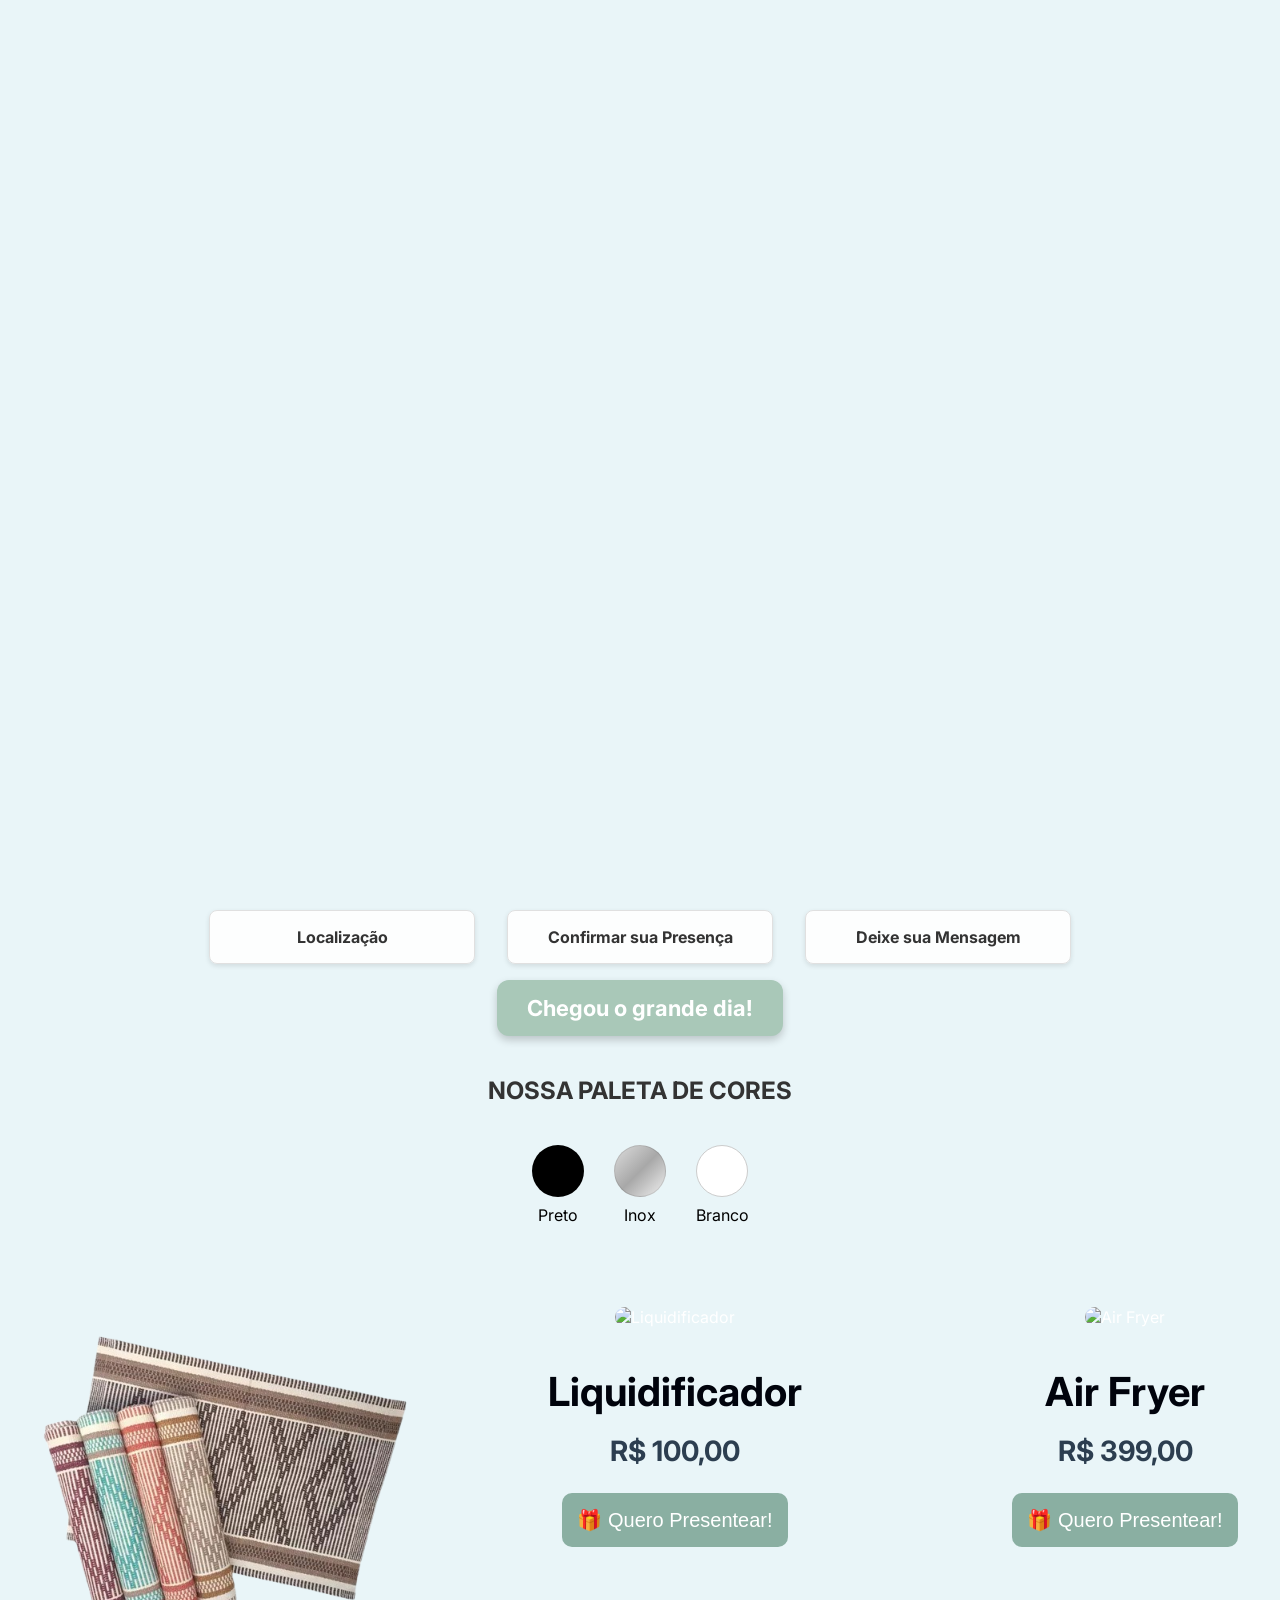
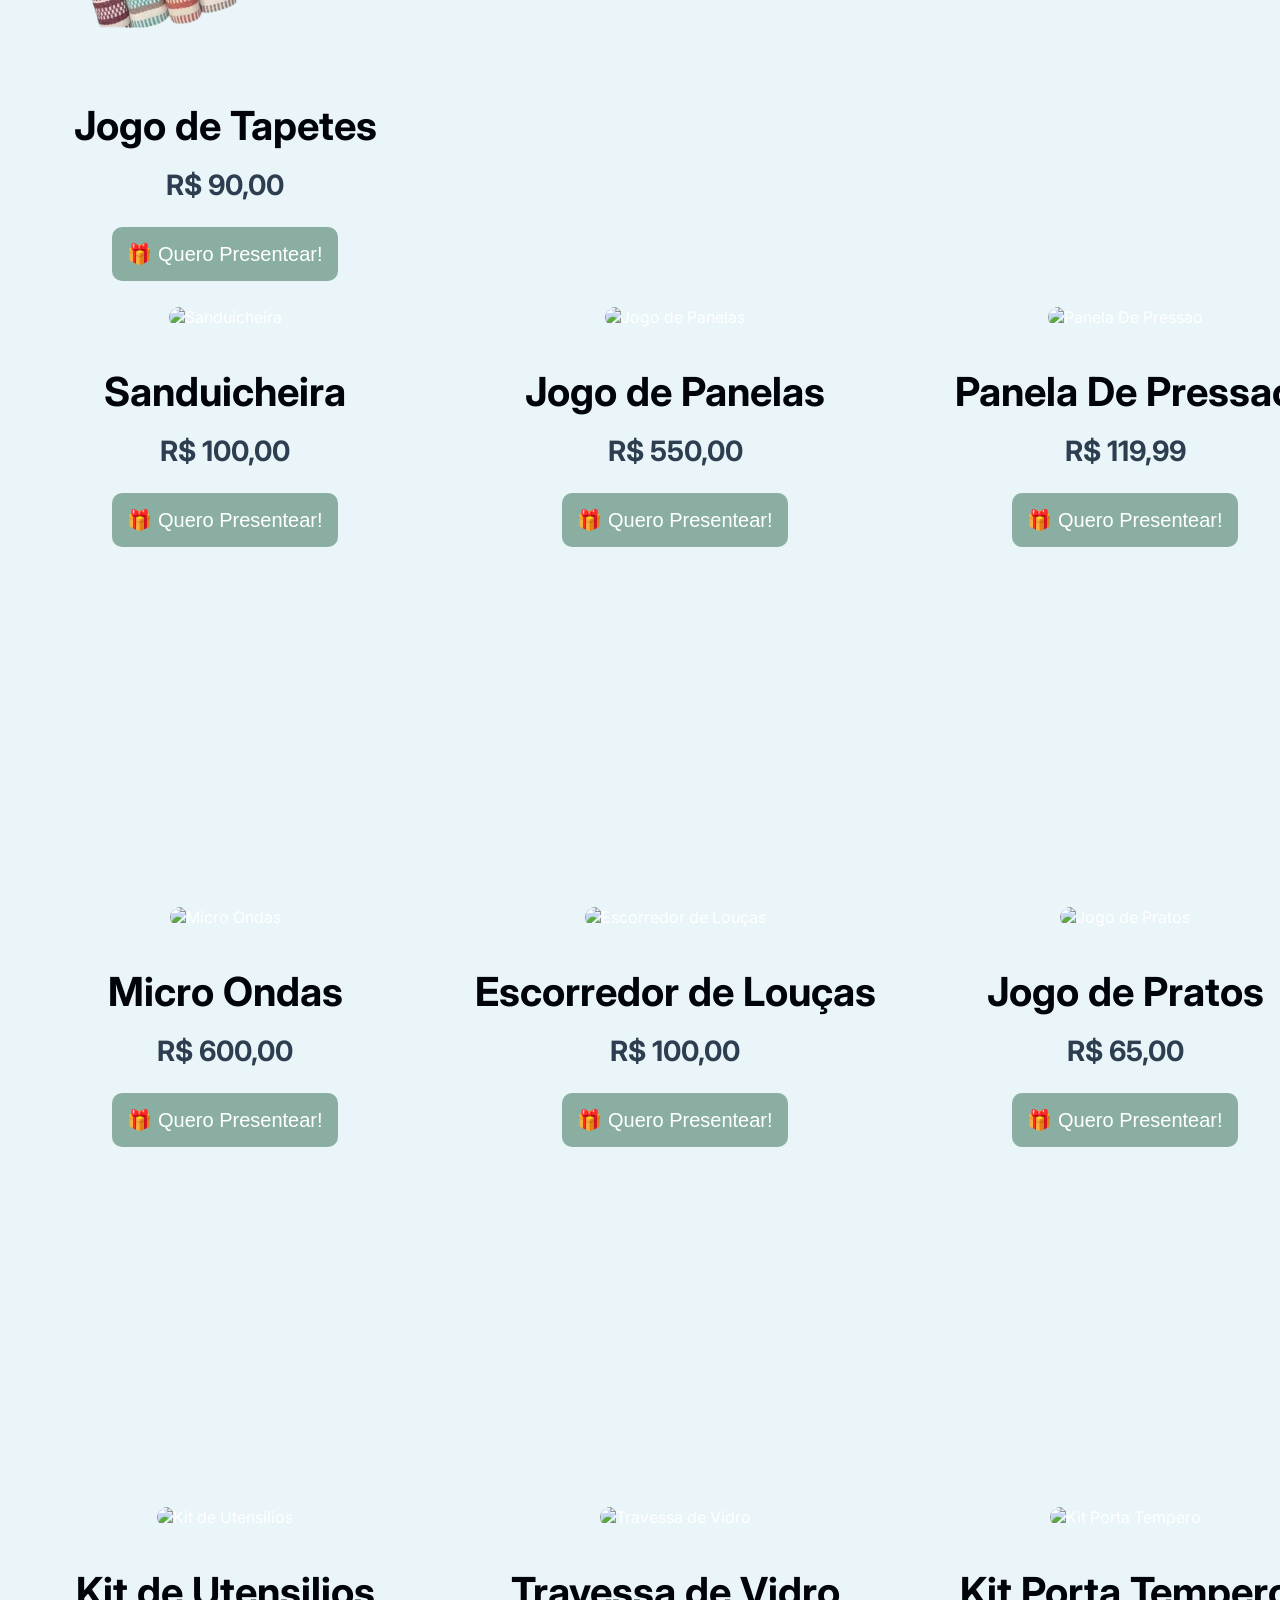
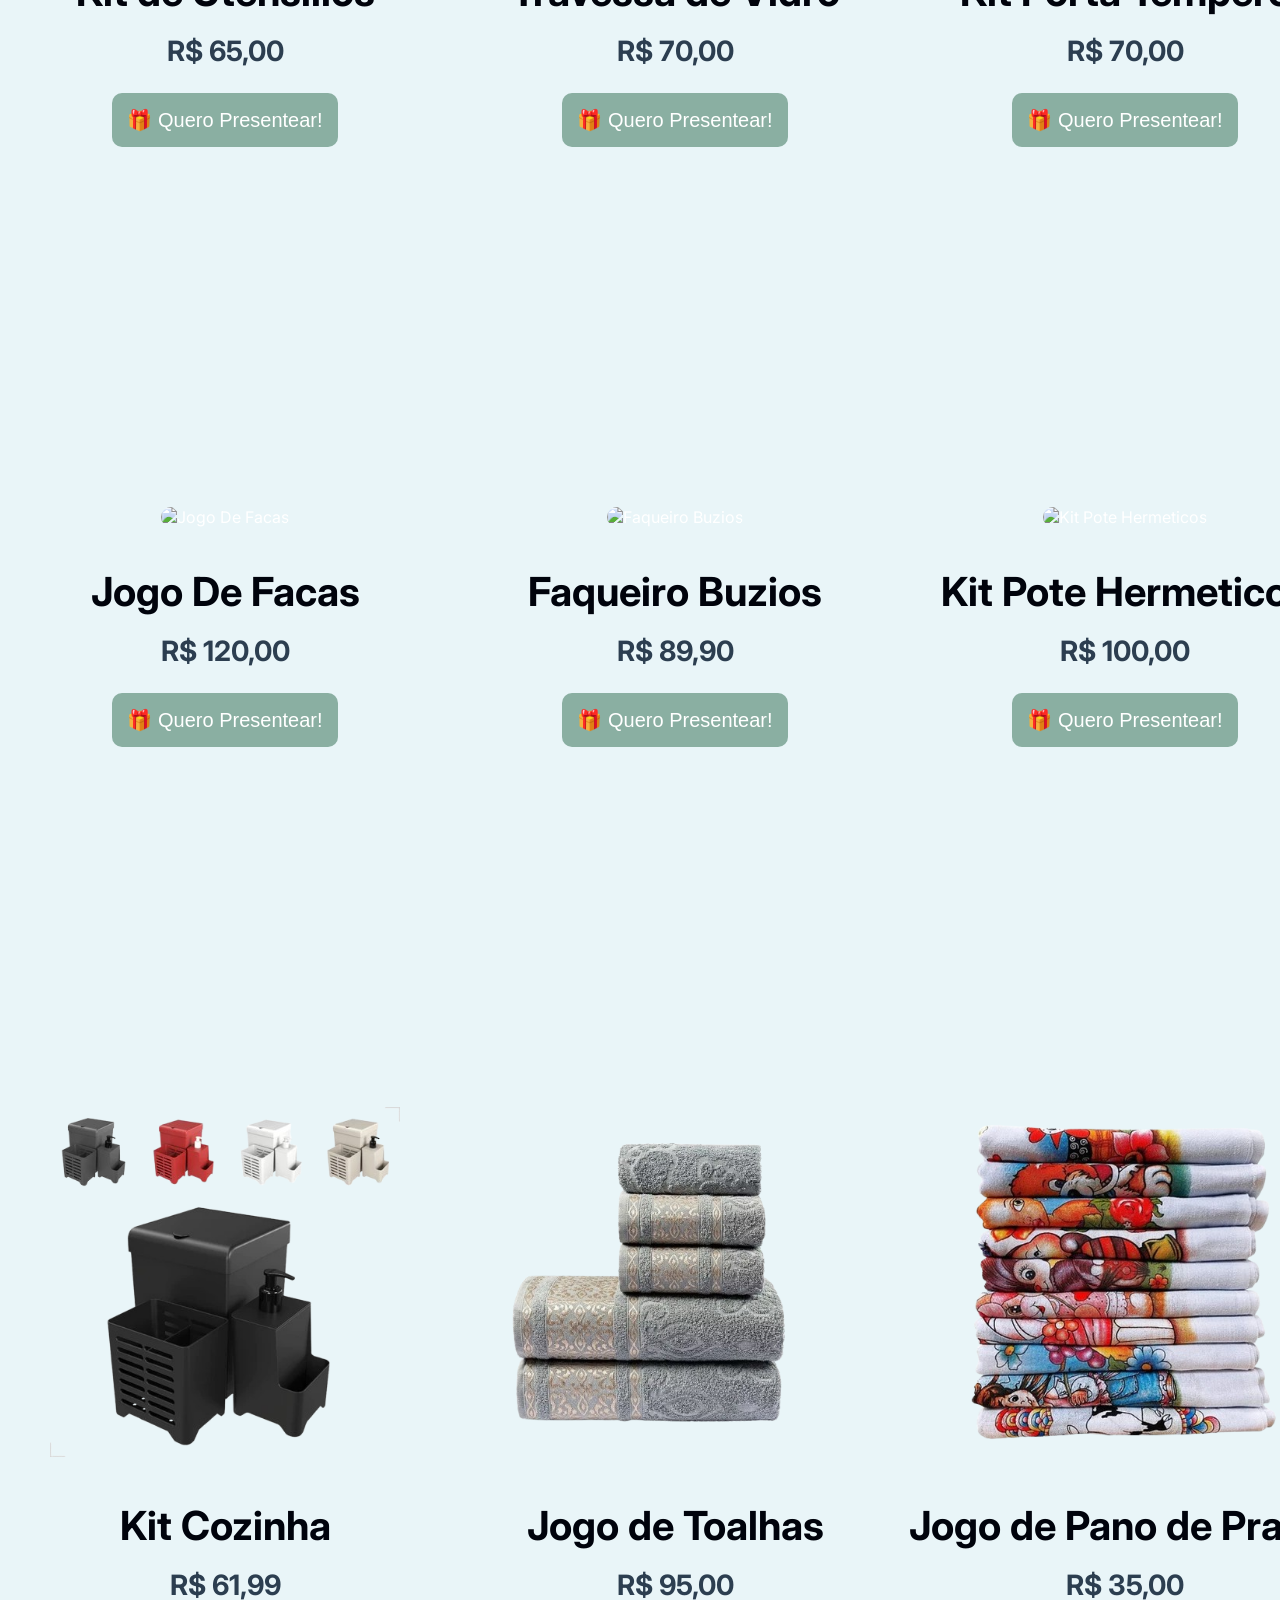
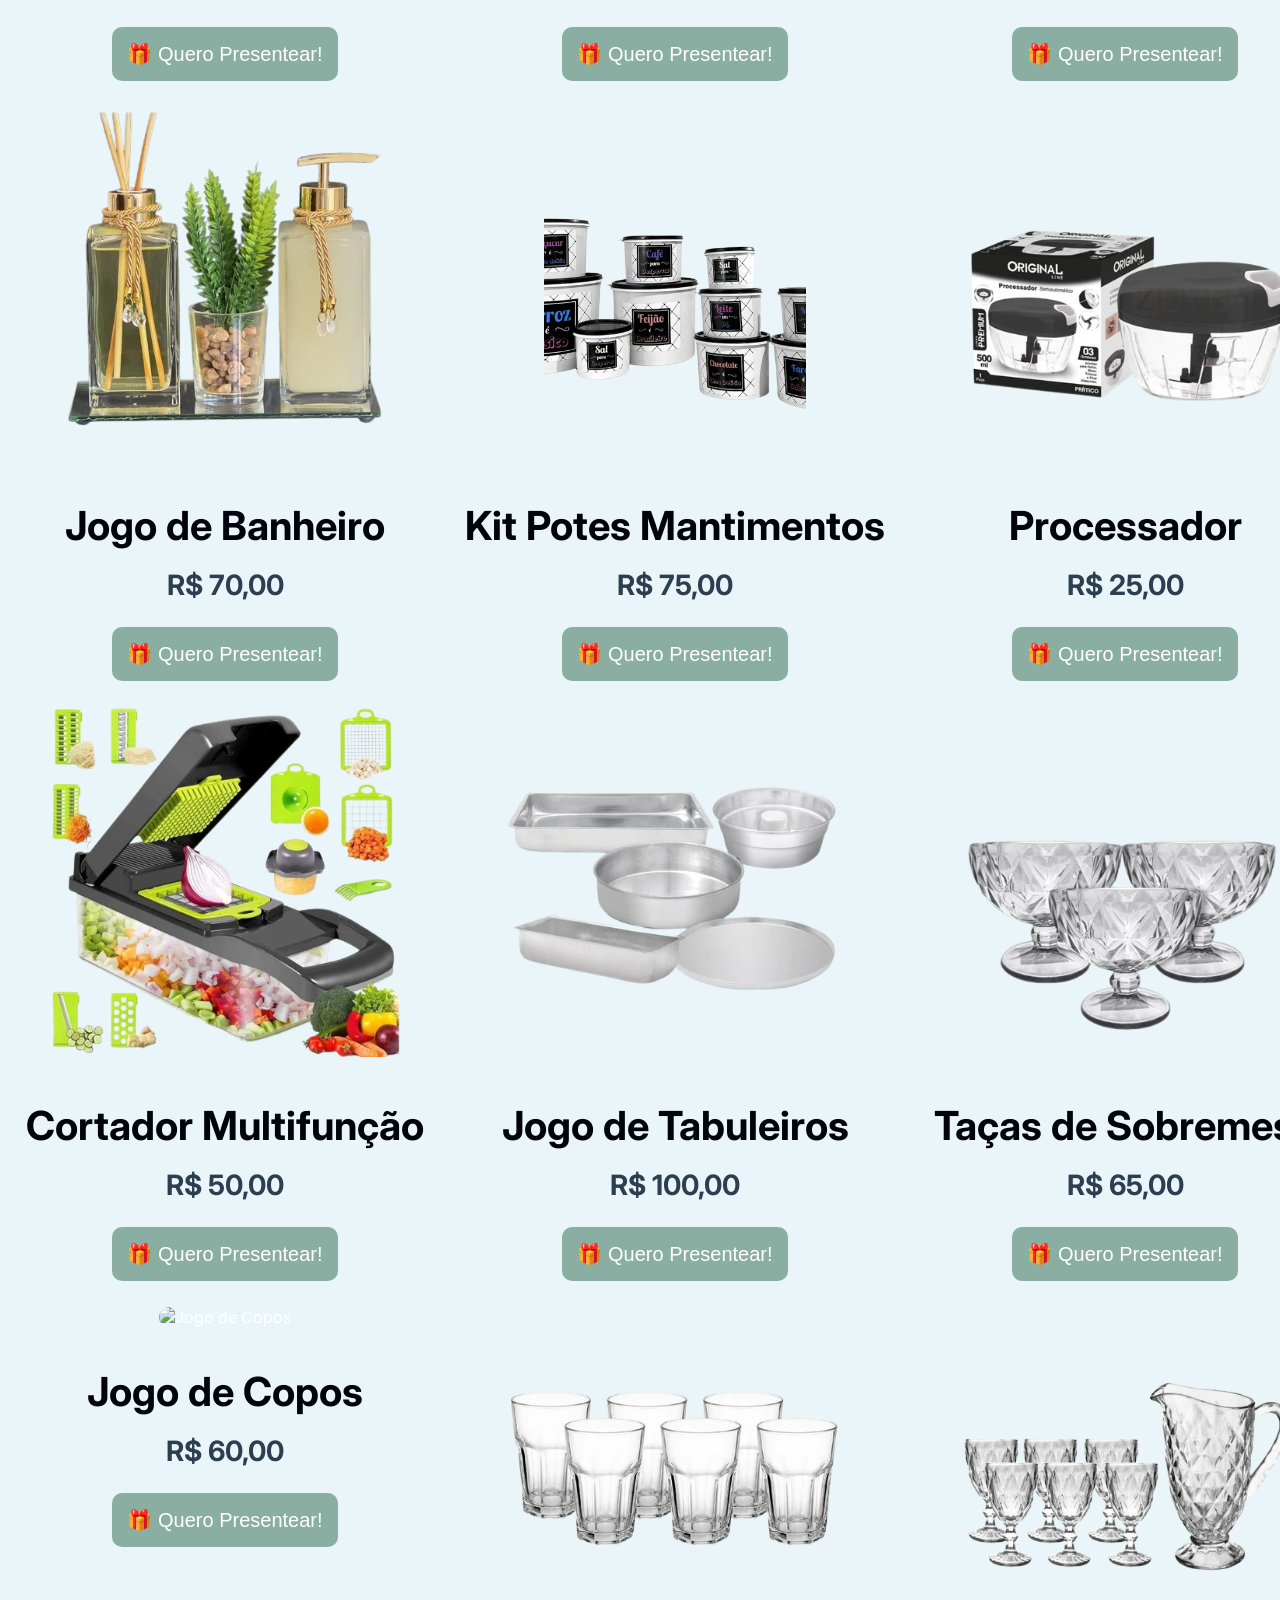
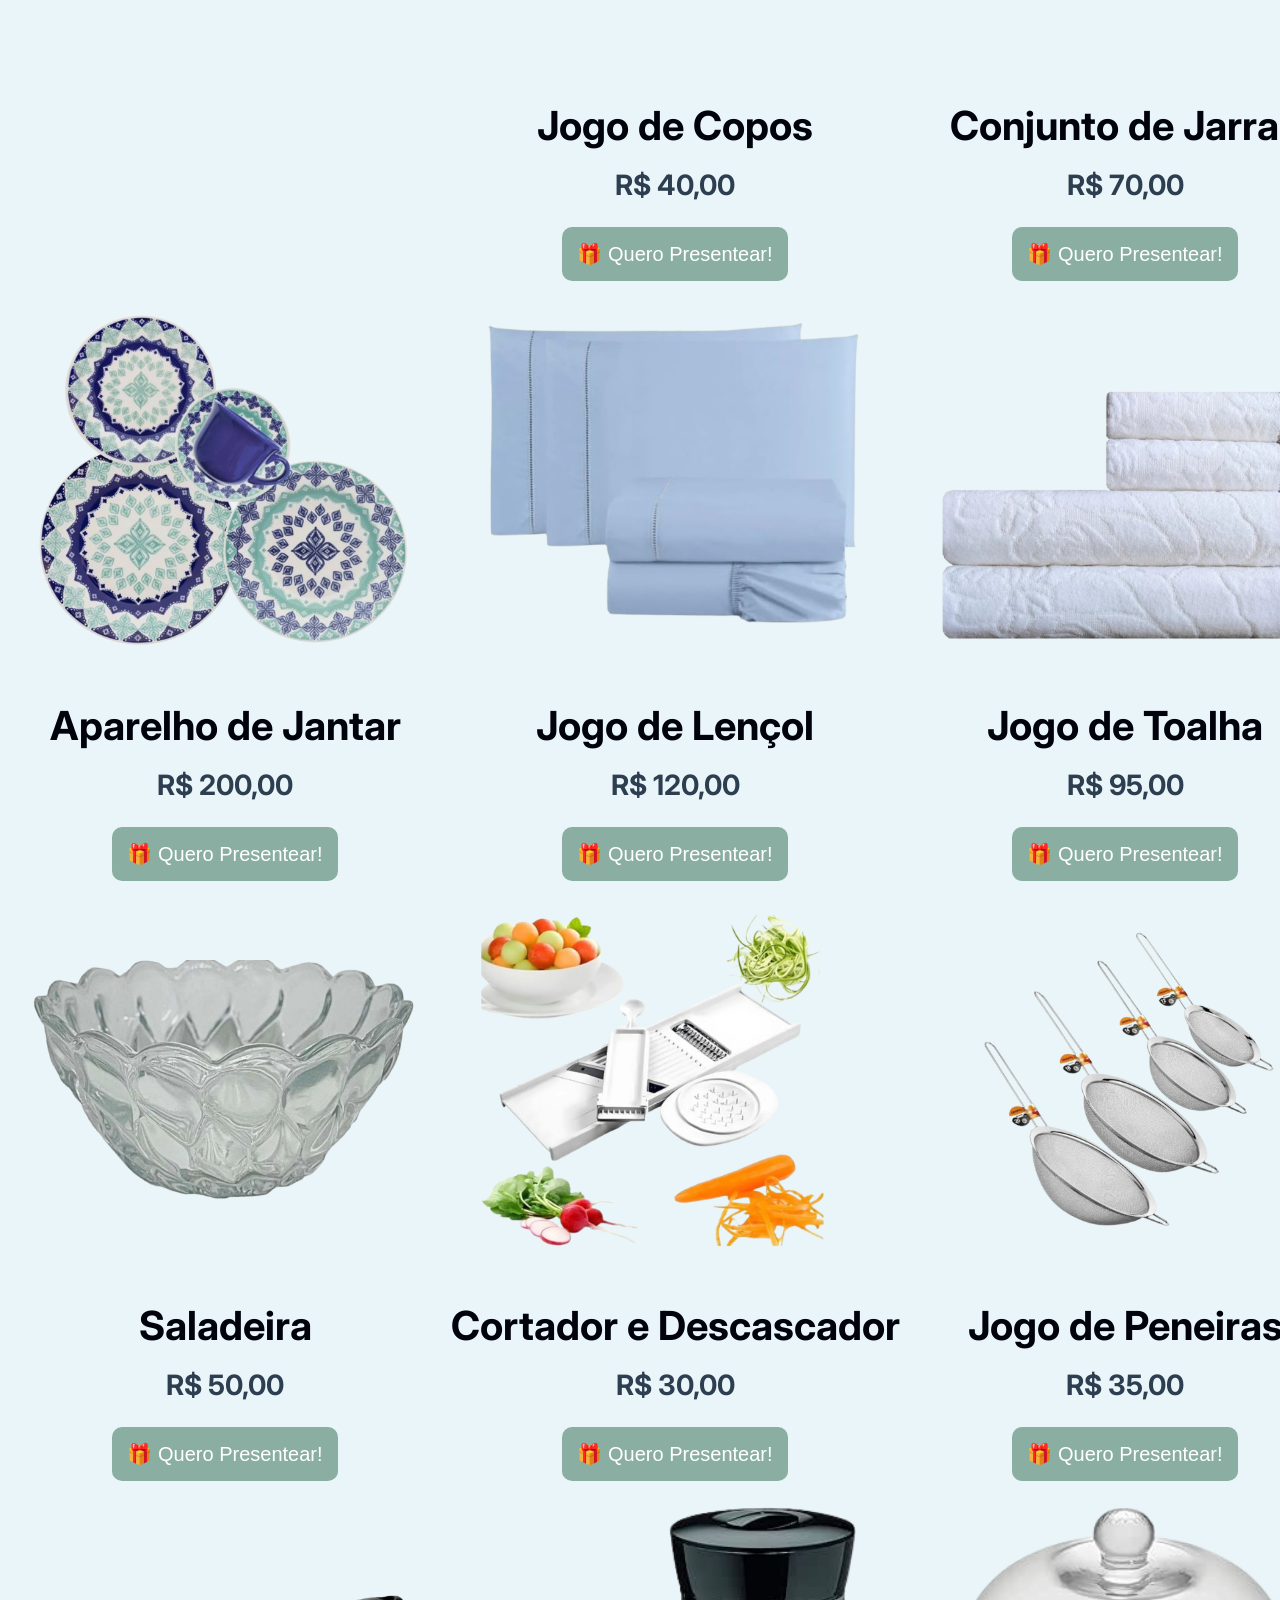
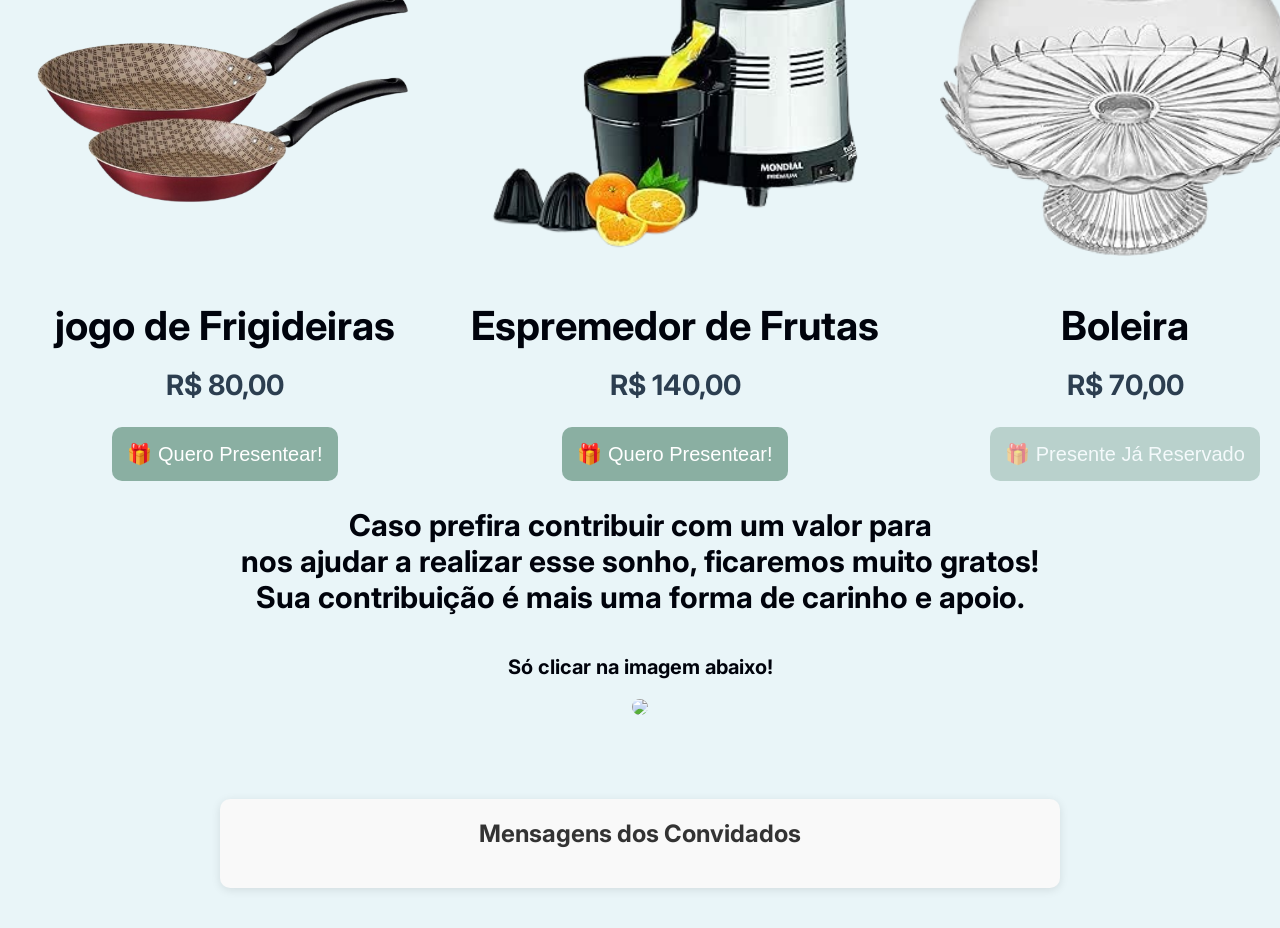
==== index.html @ 37a93eee "Botao Novo" ====
<!DOCTYPE html>
<html>

<head>
    <title>Joao & Duda</title>
    <meta charset="UTF-8">
    <meta name="viewport" content="width=device-width, initial-scale=1.0">
    <link rel="stylesheet" href="css/index.css">
    <link rel="stylesheet" href="css/reset.css">
    <link rel="preconnect" href="https://fonts.googleapis.com">
    <link rel="preconnect" href="https://fonts.gstatic.com" crossorigin>
    <link href="https://fonts.googleapis.com/css2?family=Inter:wght@400;700&display=swap" rel="stylesheet">
</head>

<body>


    <!-- <section class="container_links">

        <a target="_blank" href="https://maps.app.goo.gl/PjCHYqWU3B3oJsFK9" class="links">Localização</a>
        <a href="confirmacao.html" class="links">Confirmar sua Presença</a>
        <a href="mensagem.html" class="links">Deixe sua Mensagem</a>
        <p class="contador" id="contador">Carregando....</p>
    </section> -->

    <section class="container_principal">

    </section>

    <section class="container_links">

        <div class="links-row">
            <a target="_blank" href="https://maps.app.goo.gl/PjCHYqWU3B3oJsFK9" class="links">Localização</a>
            <a href="confirmacao.html" class="links">Confirmar sua Presença</a>
            <a href="mensagem.html" class="links">Deixe sua Mensagem</a>
        </div>
        <p class="contador" id="contador">Carregando....</p>
        <h2 class="titulo_paleta">NOSSA PALETA DE CORES</h2>

        <div class="paleta">
            <div class="cor-container">
                <div class="cor preto"></div>
                <p class="cor_texto_paleta">Preto</p>
            </div>
            <div class="cor-container">
                <div class="cor inox"></div>
                <p class="cor_texto_paleta">Inox</p>
            </div>
            <div class="cor-container">
                <div class="cor branco"></div>
                <p class="cor_texto_paleta">Branco</p>
            </div>
        </div>
    </section>

    <section class="container__secundario" id="produtos-container">

    </section>

    <section class="dispositivos">
        <h2 class="dispositivos__titulo">Caso prefira contribuir com um valor para<br>nos ajudar a realizar esse sonho,
            ficaremos muito gratos!<br>Sua contribuição é mais uma forma de carinho e apoio.</h2>
        <br><br>
        <h2 class="titulo_pix">Só clicar na imagem abaixo!</h2>
        <br>
        <a target="_blank" href="https://nubank.com.br/cobrar/53oyr/678a7b1a-8abd-464e-a67c-95702321c980"><img
                src="img/pix.png" class="imagem_pix"></a>
        <br><br>
    </section>
    <!-- Adicione esta seção antes do </body> -->
    <section class="mensagens-container" id="mensagens">
        <h2 class="titulo-mensagens">Mensagens dos Convidados</h2>
        <div id="listaMensagens" class="lista-mensagens"></div>
    </section>

    <!-- Adicione os scripts do Firebase -->
    <script src="https://www.gstatic.com/firebasejs/8.10.0/firebase-app.js"></script>
    <script src="https://www.gstatic.com/firebasejs/8.10.0/firebase-database.js"></script>


    <script src="global.js"></script>
    <script src="produtos.js"></script>
</body>

</html>
---- css/index.css ----
:root {
    --branco-principal: #FFFFFF;
    --branco--gelo: #ffffffdf;
    --cinza-secundario: #C0C0C0;
    --botao-azul: #167BF7;
    --cor-de-fundo: #00030C;
    --cor-de-fundo-padrao: #e9f5f8;
    --fonte-principal: 'Inter';
    --botao-efeito-colorido: #0eddf4;
    --botao-cor-nova: #8aafa2;
}


.titulo_paleta {
    border-radius: 8px;
    padding: 1em 2em;
    color: #333;
    text-decoration: none;
    font-weight: 700;
    transition: all 0.3s ease;
    text-align: center;
    min-width: 200px;
}

.paleta {
    display: flex;
    gap: 30px;
    justify-content: center;
    margin-bottom: 40px;
}

.cor-container {
    display: flex;
    flex-direction: column;
    align-items: center;
}

.cor_texto_paleta {
    color: #000000;
}

.cor {
    width: 50px;
    height: 50px;
    border-radius: 50%;
    border: 1px solid rgba(0, 0, 0, 0.1);
    margin-bottom: 8px;
}

.preto {
    background-color: #000000;
}

.inox {
    background: linear-gradient(135deg, #dcdcdc, #a8a8a8, #f0f0f0);
}

.branco {
    background-color: #ffffff;
    border: 1px solid #ccc;
}

.indisponivel {
    color: red;
    font-weight: bold;
    padding: 10px 0;
  }

body {
    background-color: var(--cor-de-fundo);
    color: var(--branco-principal);
    background: linear-gradient(to bottom, #e9f5f8, #e9f5f8, #e9f5f8);
    font-family: var(--fonte-principal);
    font-size: 16px;
    font-weight: 400;
}


* {
    margin: 0;
    padding: 0;
}

.container_links {
    display: flex;
    flex-direction: column;
    align-items: center;
    justify-content: center;
    gap: 1em;
    width: 100%;
    margin: 0 auto;
    padding: 10px;
    box-sizing: border-box;
    text-align: center;
    margin-bottom: 2em;
}

.contador {
    background-color: #A9C8B8;
    color: white;
    padding: 15px 30px;
    border-radius: 12px;
    font-weight: bold;
    font-size: 22px;
    box-shadow: 0 4px 8px rgba(0, 0, 0, 0.2);
}

.links-row {
    display: flex;
    justify-content: center;
    gap: 2em;
    width: 100%;
    flex-wrap: wrap;
}

.links {
    background-color: rgba(255, 255, 255, 0.9);
    box-shadow: 0 2px 5px rgba(0, 0, 0, 0.1);
    border: 1px solid #e0e0e0;
    border-radius: 8px;
    padding: 1em 2em;
    color: #333;
    text-decoration: none;
    font-weight: 700;
    transition: all 0.3s ease;
    text-align: center;
    min-width: 200px;
}

.links:hover {
    background-color: #A9C8B8;
    color: white;
    transform: translateY(-2px);
    box-shadow: 0 4px 8px rgba(0, 0, 0, 0.15);
}

/* teste 1.links {
    background-color: rgba(255, 255, 255, 0.9);
    border-radius: 8px;
    padding: 1em 1.5em;
    color: #333;
    text-decoration: none;
    font-weight: 700;
    transition: all 0.3s ease;
    box-shadow: 0 2px 5px rgba(0, 0, 0, 0.1);
    border: 1px solid #e0e0e0;
}



.container_links {
    display: flex;
    justify-content: center;
    align-items: center;
    gap: 1em;
    font-size: 18px;
    margin-top: 1em;
    margin-bottom: 4em;
    position: relative;
    padding-bottom: 05px;
}

.contador {
    position: absolute;
    top: 80px;
    background-color: #A9C8B8;
    color: white;
    padding: 15px 30px;
    border-radius: 12px;
    font-weight: bold;
    font-size: 22px;
    box-shadow: 0px 4px 8px rgba(0, 0, 0, 0.2);
    z-index: 10;
    text-align: center;
    min-width: 300px;
} */
/* .links {
    background-color: rgba(246, 6, 6, 0);
    border-radius: 5px;
    border-bottom: solid black;
    padding: 1em;
    padding-bottom: 6px;
    color: var(--cor-de-fundo);
    text-decoration: none;
}
.container_links {
    display: flex;
    justify-content: center;
    align-items: center;
    gap: 5em;
    font-size: 18px;
    margin-bottom: 4em;
}

.contador {
    position: absolute;
    top: 52px; 
    background-color: #A9C8B8;
    color: white;
    padding: 20px 40px;
    border-radius: 12px;
    font-weight: bold;
    font-size: 25px;
    box-shadow: 0px 4px 8px rgba(0, 0, 0, 0.2);
    z-index: 10;
} */

.botao-modal {
    background-color: var(--botao-cor-nova);
    color: white;
    padding: 15px 15px;
    font-size: 20px;
    border: none;
    border-radius: 10px;
    cursor: pointer;
    transition: all 0.3s ease;
    margin: 1em auto;
    display: block;
    margin-top: 25px;
}

.botao-modal:hover {
    background-color: var(--botao-efeito-colorido);
    transform: scale(1.05);
    color: var(--cor-de-fundo);
}

.modal-overlay {
    display: none;
    position: fixed;
    z-index: 999;
    left: 0;
    top: 0;
    width: 100vw;
    height: 100vh;
    background-color: rgba(0, 0, 0, 0.7);
    justify-content: center;
    align-items: center;
    animation: fadeIn 0.3s ease;
}

.modal-conteudo {
    background-color: var(--branco--gelo);
    padding: 2em;
    border-radius: 20px;
    max-width: 450px;
    width: 100%;
    text-align: center;
    animation: slideDown 0.3s ease;
    box-shadow: 0 8px 24px rgba(0, 0, 0, 0.25);
}

.modal-botoes {
    display: flex;
    flex-direction: column;
    gap: 1em;
    margin-top: 1em;
}

.botao-modal-opcao {
    padding: 1em;
    border-radius: 8px;
    text-decoration: none;
    color: white;
    background-color: var(--botao-azul);
    font-size: 18px;
    transition: 0.3s ease, transform 0.2s ease;
}


.botao-modal-opcao:hover {
    background-color: var(--botao-efeito-colorido);
    color: var(--cor-de-fundo);
    transform: scale(1.05);
}

/* Estilo adicional específico para WhatsApp */
.botao-whatsapp {
    background-color: #25D366;
    /* Cor do WhatsApp */
    color: black;
}

.botao-whatsapp:hover {
    background-color: #1ebc5b;
}

.modal-fechar {
    background-color: #f5f5f5;
    color: #333;
    border: 1px solid #ccc;
    border-radius: 8px;
    padding: 0.5em 1em;
    margin-top: 1.5em;
    font-size: 15px;
    font-weight: 500;
    cursor: pointer;
    transition: background-color 0.3s ease, color 0.3s ease;
}

@keyframes fadeIn {
    from {
        opacity: 0
    }

    to {
        opacity: 1
    }
}

@keyframes slideDown {
    from {
        transform: translateY(-30px);
        opacity: 0
    }

    to {
        transform: translateY(0);
        opacity: 1
    }
}



/* .contador {
    font-size: 20px;
    font-weight: bold;
    color: #ffffff;
    background: linear-gradient(45deg, #8aafa2, #8aafa2);
    padding: 10px 20px;
    border-radius: 8px;
    text-align: center;
    display: flex;
    justify-content: center; /
    align-items: center; 
    height: 50px;
    width: 260px; 
    margin: auto;
    box-shadow: 2px 2px 10px rgba(0, 0, 0, 0.2);
    position: relative;
    bottom: -60px; 
    left: 45%;
    transform: translateX(-50%); 
} */

.container_principal {
    background-image: url('/img/chapanela1920.png');
    background-size: contain;
    background-repeat: no-repeat;
    background-position: center;
    height: 100vh;
}

.container__botaoLogin {
    position: absolute;
    top: 10%;
    /* 20% a partir do topo do contêiner */
    left: 80%;
    /* 30% a partir da esquerda */
    background-color: rgba(0, 0, 0, 0.8);
    border-radius: 5px;
    padding: 1em;
    color: var(--branco-principal);
    text-decoration: none;
    transition: all 0.5s ease;
    font-size: 20px;
    font-weight: 400;
    width: 6em;
    text-align: center;
}

.container__botaoCadastro {
    position: absolute;
    top: 10%;
    /* 20% a partir do topo do contêiner */
    left: 80%;
    /* 30% a partir da esquerda */
    background-color: rgba(0, 0, 0, 0.8);
    border-radius: 5px;
    padding: 1em;
    color: var(--branco-principal);
    text-decoration: none;
    margin-top: 4em;
    transition: all 0.5s ease;
    font-size: 20px;
    font-weight: 400;
    width: 6em;
    text-align: center;
}

.container__botaoLogin:hover {
    background-color: var(--botao-efeito-colorido);
    color: var(--cor-de-fundo);
    transform: scale(1.1);
    /* Aumenta o botão */
    box-shadow: 0 4px 15px rgb(5, 67, 238);
    /* Adiciona sombra */
}

.container__botaoCadastro:hover {
    background-color: var(--botao-efeito-colorido);
    color: var(--cor-de-fundo);
    transform: scale(1.0);
    /* Aumenta o botão */
    box-shadow: 0 4px 15px rgb(5, 67, 238);
    /* Adiciona sombra */
}

.container__botaoP_S {
    background-color: var(--botao-azul);
    border-radius: 5px;
    padding: 1em;
    color: var(--cor-de-fundo);
    display: inline-block;
    text-decoration: none;
    margin-bottom: 1em;
    transition: all 0.3s ease;
    width: 16em;
    /* Largura do botão */
    height: 1em;
    /* Altura do botão */
    font-size: 20px;
    font-weight: 400;
}

.container__botaoP_S:hover {
    background-color: var(--botao-efeito-colorido);
    color: var(--cor-de-fundo);
    transform: scale(1.2);
    /* Aumenta o botão */
    box-shadow: 0 4px 15px rgb(5, 67, 238);
    /* Adiciona sombra */
}

.container__botaoP:hover {
    background-color: var(--botao-efeito-colorido);
    color: var(--cor-de-fundo);
    transform: scale(1.2);
    /* Aumenta o botão */
    box-shadow: 0 4px 15px rgb(5, 67, 238);
    /* Adiciona sombra */
}

.container__botao {
    background-color: var(--botao-cor-nova);
    border-radius: 5px;
    padding: 1em;
    color: var(--branco-principal);
    display: block;
    text-decoration: none;
    margin-bottom: 1em;
    transition: all 0.3s ease;
    font-size: 20px;
    font-weight: 400;
}

.tamanho-grid-botao {
    border: solid red;
}

.container__botao:hover {
    background-color: var(--botao-efeito-colorido);
    color: var(--cor-de-fundo);
    transform: scale(1.3);
    /* Aumenta o botão */
    box-shadow: 0 4px 15px rgb(5, 67, 238);
    /* Adiciona sombra */
}

.botao_secundario {
    background-color: transparent;
    border: 2px solid var(--branco-principal)
}

.container__aviso {
    font-size: 12px;
    color: var(--cor-de-fundo);
}

.container__aviso2 {
    font-size: 12px;
    color: var(--cor-de-fundo)
}


.container__secundario {
    display: grid;
    text-align: center;
    justify-items: center;
    grid-template-columns: auto auto auto;
}



.descricao__titulo {
    font-weight: 700;
    font-size: 48px;
    color: var(--branco-principal);
    margin-bottom: 0.1em;
}

.descricao__texto {
    color: var(--cor-de-fundo);
    font-size: 40px;
    font-weight: 700;
    margin-top: 1em;
    margin-bottom: 1px;
    height: 36px;
    text-decoration: none;
    transition: all 0.3s ease;
}

.descricao__textoP {
    color: var(--cor-de-fundo);
    font-size: 30px;
    font-weight: 700;
    margin-top: 1em;
    margin-bottom: 1px;
    height: 36px;
    text-decoration: none;
}


/* .descricao__texto:hover {
    color: var(--cor-de-fundo);
    transition: all 0.3s ease;
    transform: scale(1.1); /* Aumenta o botão 
} */

.descricao__texto2 {
    color: var(--cinza-secundario);
    font-size: 20px;
    font-weight: 700;
    margin-top: 20px;
    margin-bottom: 10px;
    height: 4em;
    text-decoration: none;

}

.secundario__botao {
    display: inline-block;
    margin-top: 1em;
}

.container__descricao {
    padding: 2em;
}

.dispositivos {
    display: flex;
    align-items: center;
    text-align: center;
    flex-direction: column;
    margin-bottom: 1em;
}

.dispositivos__titulo {
    font-size: 30px;
    color: var(--cor-de-fundo);
}

.container__valor {
    font-size: 28px;
    /* Um pouco maior para dar destaque */
    color: #2c3e50;
    /* Um tom escuro elegante */
    font-weight: bold;
    /* Peso mais forte para destacar */
    margin-top: 10px;
    display: block;
}

.titulo_pix {
    font-size: 20px;
    color: var(--cor-de-fundo);
}

.lista__item {
    font-size: 32px;
    color: var(--cor-de-fundo);
    margin: 0em 1em 0em 1em;
}

.dispositivos__lista {
    display: flex;
    align-items: flex-end;
    justify-content: center;
    list-style-type: none;
    color: var(--branco-principal);
    margin: 2em 10em 2em 10em;
}

.rodape__logo {
    margin-bottom: 2em;
}

.rodape__lista {
    display: flex;
    justify-content: center;
    list-style-type: none;
    margin: 1em;
    margin-bottom: 2em;
    gap: 3em;
}

.lista__link a {
    text-decoration: none;
    color: var(--branco-principal);
    margin-left: 1em;
}

.lista__link a:hover {
    color: var(--botao-azul);
}

.lista__link a:active {
    color: #fb081c;
}

.rodape__texto {
    margin: 1em 0;
    color: var(--cinza-secundario);
    font-size: 14px;
}

.rodape {
    text-align: center;
    margin: 5em 3em;
}

.secundario__imagem {
    width: 60%;
}

.imagem_pix {
    object-fit: cover;
    /* Mantém a proporção da imagem */
    transition: transform 0.4s ease, box-shadow 0.3s ease;
    /* Transição suave */
    border-radius: 10px;
    /* Borda arredondada opcional */
    width: 400px;
}

.imagem_pix:hover {
    transform: scale(1.1);
    /* Aumenta a imagem em 10% */
}

.imagemF {
    align-items: center;
}

.imagem {
    object-fit: contain;
    /* Mantém a proporção da imagem */
    transition: transform 0.4s ease, box-shadow 0.3s ease;
    /* Transição suave */
    border-radius: 10px;
    /* Borda arredondada opcional */
    width: 400px;
    height: 350px;
}

.imagem:hover {
    transform: scale(1.1);
    /* Aumenta a imagem em 10% */
}

.tamanho__grid {
    width: 450px;
    height: 600px;
}

/* Estilos para a seção de mensagens */
.mensagens-container {
    padding: 20px;
    max-width: 800px;
    margin: 40px auto;
    background-color: #f9f9f9;
    border-radius: 10px;
    box-shadow: 0 2px 10px rgba(0,0,0,0.1);
}

.titulo-mensagens {
    text-align: center;
    color: #333;
    margin-bottom: 20px;
}

.lista-mensagens {
    margin-top: 20px;
}

/* Estilo para as mensagens */
.mensagem {
    margin-bottom: 20px;
    padding: 15px;
    background-color: white;
    border-radius: 8px;
    box-shadow: 0 1px 3px rgba(0,0,0,0.1);
    word-wrap: break-word; /* Quebra palavras muito longas */
    overflow-wrap: break-word; /* Alternativa moderna */
    white-space: pre-line; /* Preserva quebras de linha e espaços */
}

.mensagem-texto {
    color: #555;
    margin-bottom: 5px;
    line-height: 1.5;
    max-height: 200px; /* Altura máxima antes do scroll */
    overflow-y: auto; /* Adiciona scroll vertical se necessário */
    padding: 5px;
}
.mensagem-nome {
    font-weight: bold;
    color: #333;
    margin-bottom: 5px;
}


.mensagem-data {
    font-size: 0.8em;
    color: #999;
    text-align: right;
}



/* Estilos responsivos */


@media (max-width: 1080px) {
    .container_principal {
        margin-top: 2em;
        height: 65vh;
    }

    .container__botaoLogin,
    .container__botaoCadastro {
        padding: 1em;
        font-size: 15px;
        font-weight: 400;
        width: 6em;
    }

    .descricao__texto {
        font-size: 24px;
    }

    .container__secundario {
        grid-template-columns: auto auto;
    }

    .container__botao {
        margin-top: 1em;
    }
}

@media (max-width: 821px) {
    .container_principal {
        margin-top: 0;
        height: 60vh;
    }

    .container__botaoLogin,
    .container__botaoCadastro {
        top: 8em;
        padding: 1em;
        font-size: 15px;
        font-weight: 400;
        width: 6em;
    }

    .descricao__texto {
        font-size: 24px;
    }

    .container__secundario {
        grid-template-columns: auto auto;
    }

    .container__botao {
        margin-top: 1em;
    }
}

@media (max-width: 600px) {
    .container_principal {
        background-position: top;
        margin: 2em 0 0em;
        height: 30vh;
    }

    .tamanho__grid {
        width: 300px;
        height: 500px;
    }

    .container__botaoLogin,
    .container__botaoCadastro {
        width: 30%;
        top: 53%;
        left: 50%;
        transform: translate(-50%);
        font-size: 12px;
    }

    .contador {
        position: relative;
        top: 1em;
        width: 70%;
        margin: 0 auto;
        left: 0;
        transform: none;
        font-size: 20px;
    }

    .descricao__texto {
        font-size: 24px;
    }

    .secundario__imagem.imagem {
        width: 60vw;
    }

    .container__secundario {
        grid-template-columns: 1fr;
    }

    .container__botao {
        margin-top: 1em;
    }

    .imagem_pix {
        width: 300px;
    }

    .imagem {
        height: unset;
    }

    .dispositivos__titulo {
        font-size: 22px;
    }

    .links {
        font-size: 15px;
        border-radius: 3px;
        border-bottom: 1px solid black;
    }

    .container_links {
        display: grid;

    }
}

@media (max-width: 480px) {
    .container_principal {
        background-position: top;
        margin: 1em 0 0em;
        height: 26vh;
    }

    .tamanho__grid {
        width: 300px;
        height: 450px;
    }

    .container__botaoLogin,
    .container__botaoCadastro {
        width: 30%;
        top: 53%;
        left: 50%;
        transform: translate(-50%);
        font-size: 12px;
    }

    .contador {
        position: relative;
        top: 1em;
        width: 70%;
        margin: 0 auto;
        left: 0;
        transform: none;
        font-size: 20px;
    }

    .descricao__texto {
        font-size: 24px;
    }

    .secundario__imagem.imagem {
        width: 60vw;
    }

    .container__secundario {
        grid-template-columns: 1fr;
    }

    .container__botao {
        margin-top: 1em;
    }

    .imagem_pix {
        width: 300px;
    }

    .imagem {
        height: unset;
    }

    .dispositivos__titulo {
        font-size: 22px;
    }

    .links {
        font-size: 15px;
        border-radius: 3px;
        border-bottom: 1px solid black;
    }

    .container_links {
        display: grid;
        margin-bottom: 2em;
    }
}


@media (max-width: 380px) {
    .container_principal {
        background-position: top;
        margin: 2em 0 0em;
        height: 32vh;
    }

    .tamanho__grid {
        width: 300px;
        height: 450px;
    }

    .contador {
        position: relative;
        top: 1em;
        left: 0;
        margin: auto;
        font-size: 18px;
        transform: none;
    }

    .descricao__texto {
        font-size: 24px;
    }

    .secundario__imagem.imagem {
        width: 60vw;
    }

    .container__secundario {
        grid-template-columns: 1fr;
    }

    .container__botao {
        margin-top: 1em;
    }

    .imagem_pix {
        width: 300px;
    }

    .imagem {
        height: unset;
    }

    .dispositivos__titulo {
        font-size: 22px;
    }

    .links {
        font-size: 15px;
        border-radius: 3px;
        border-bottom: 1px solid black;
    }

    .container_links {
        display: grid;
    }
}
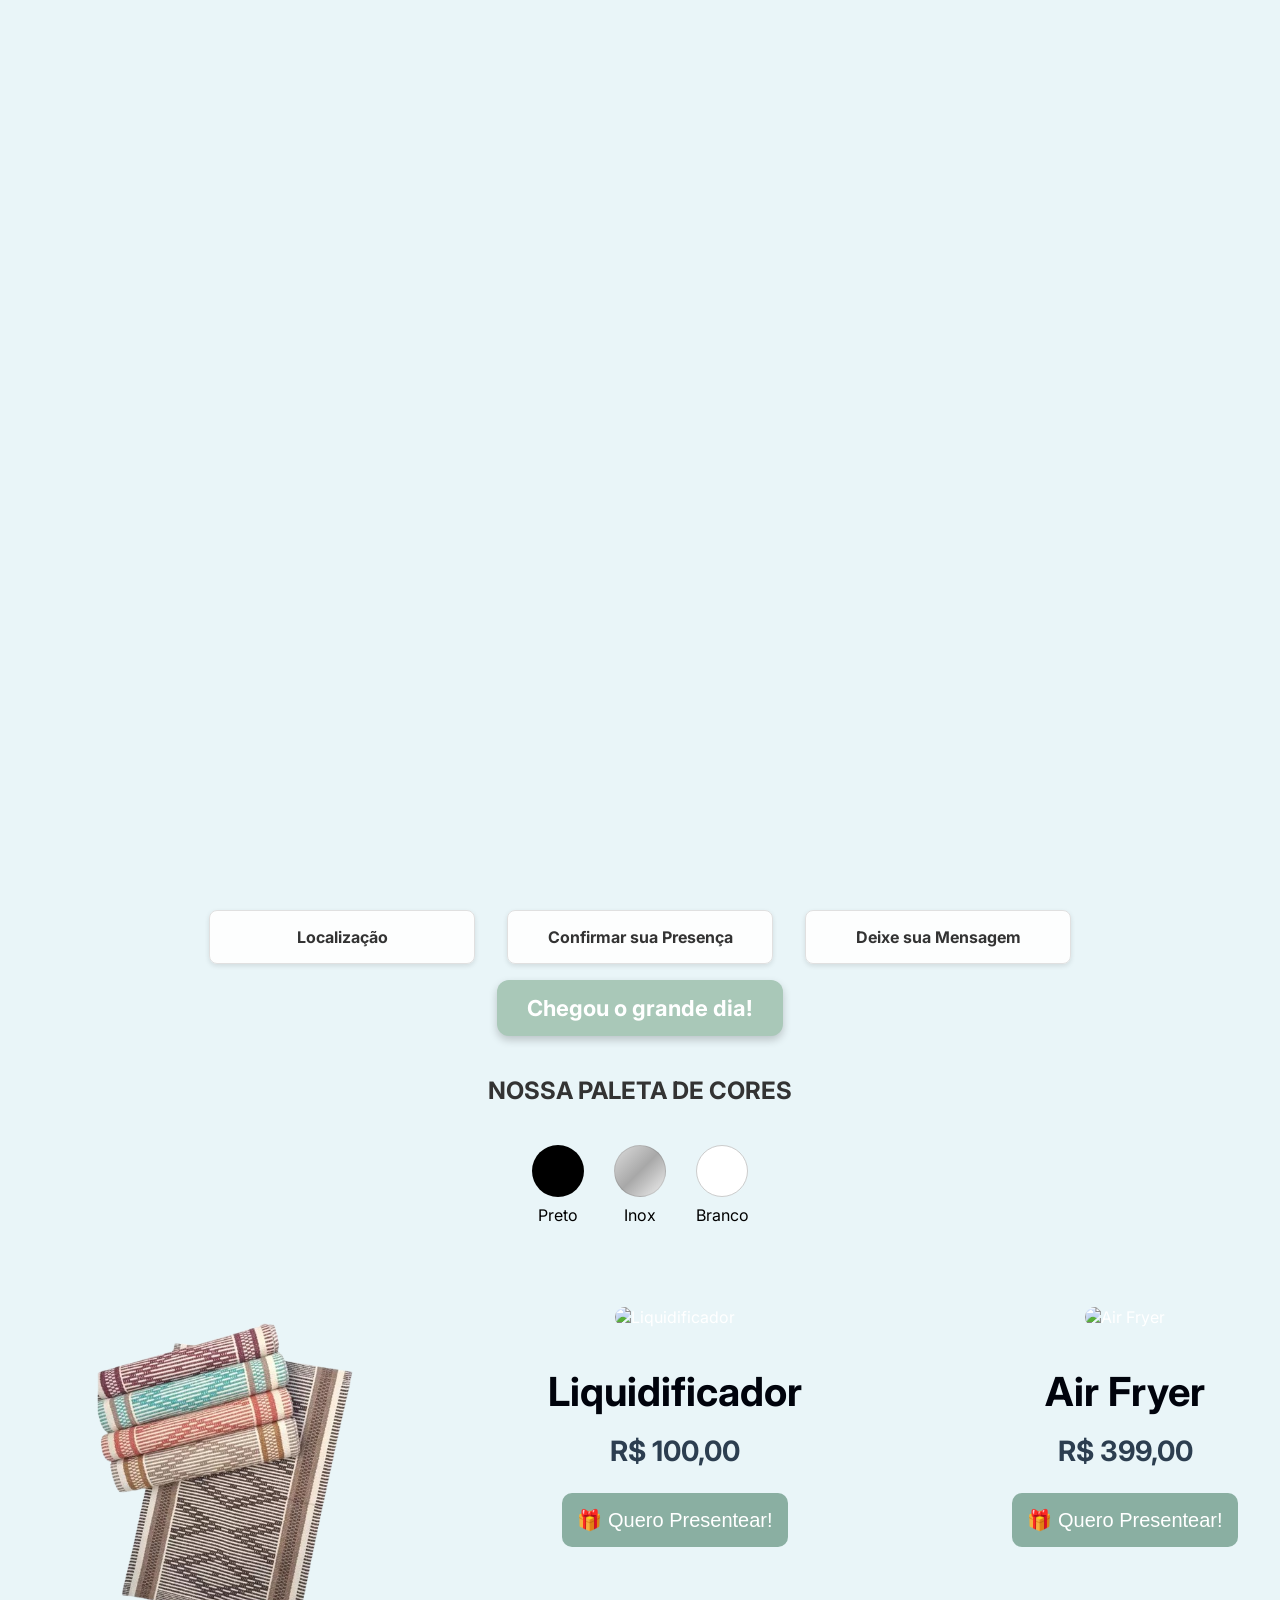
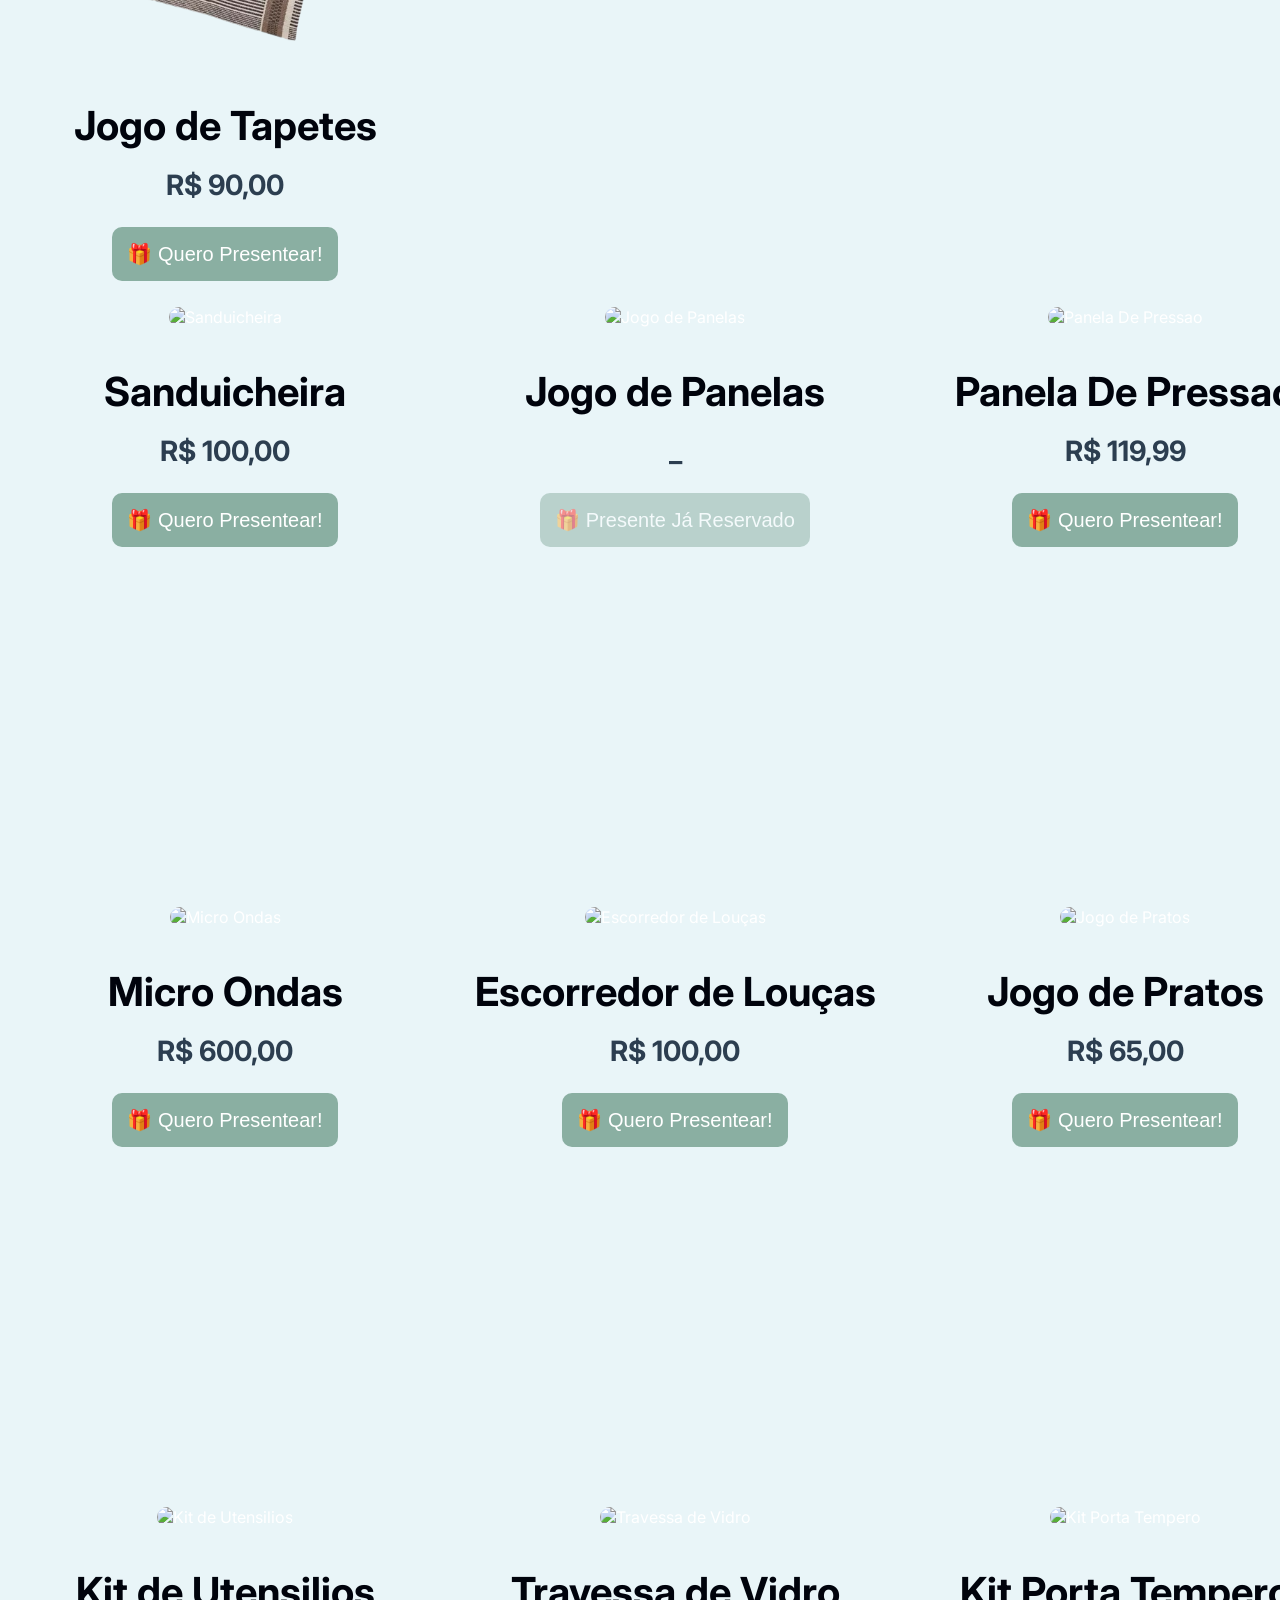
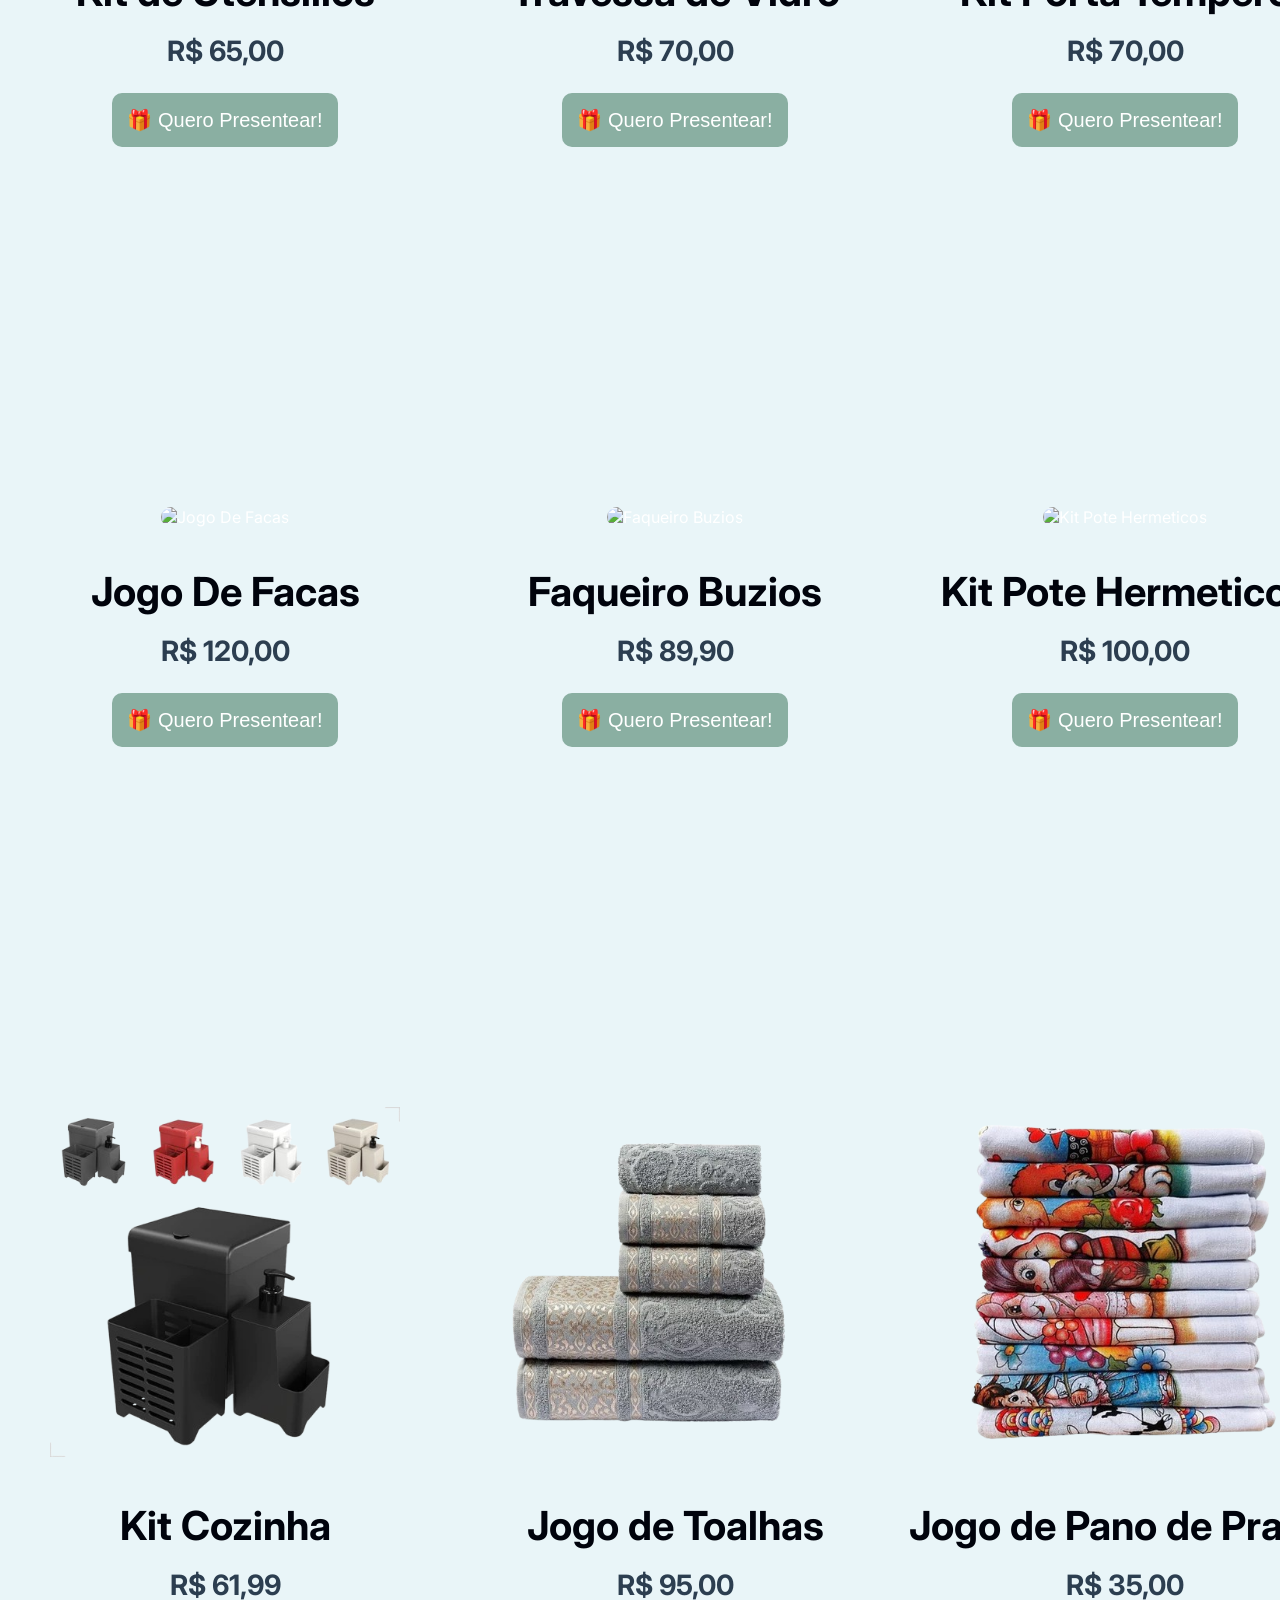
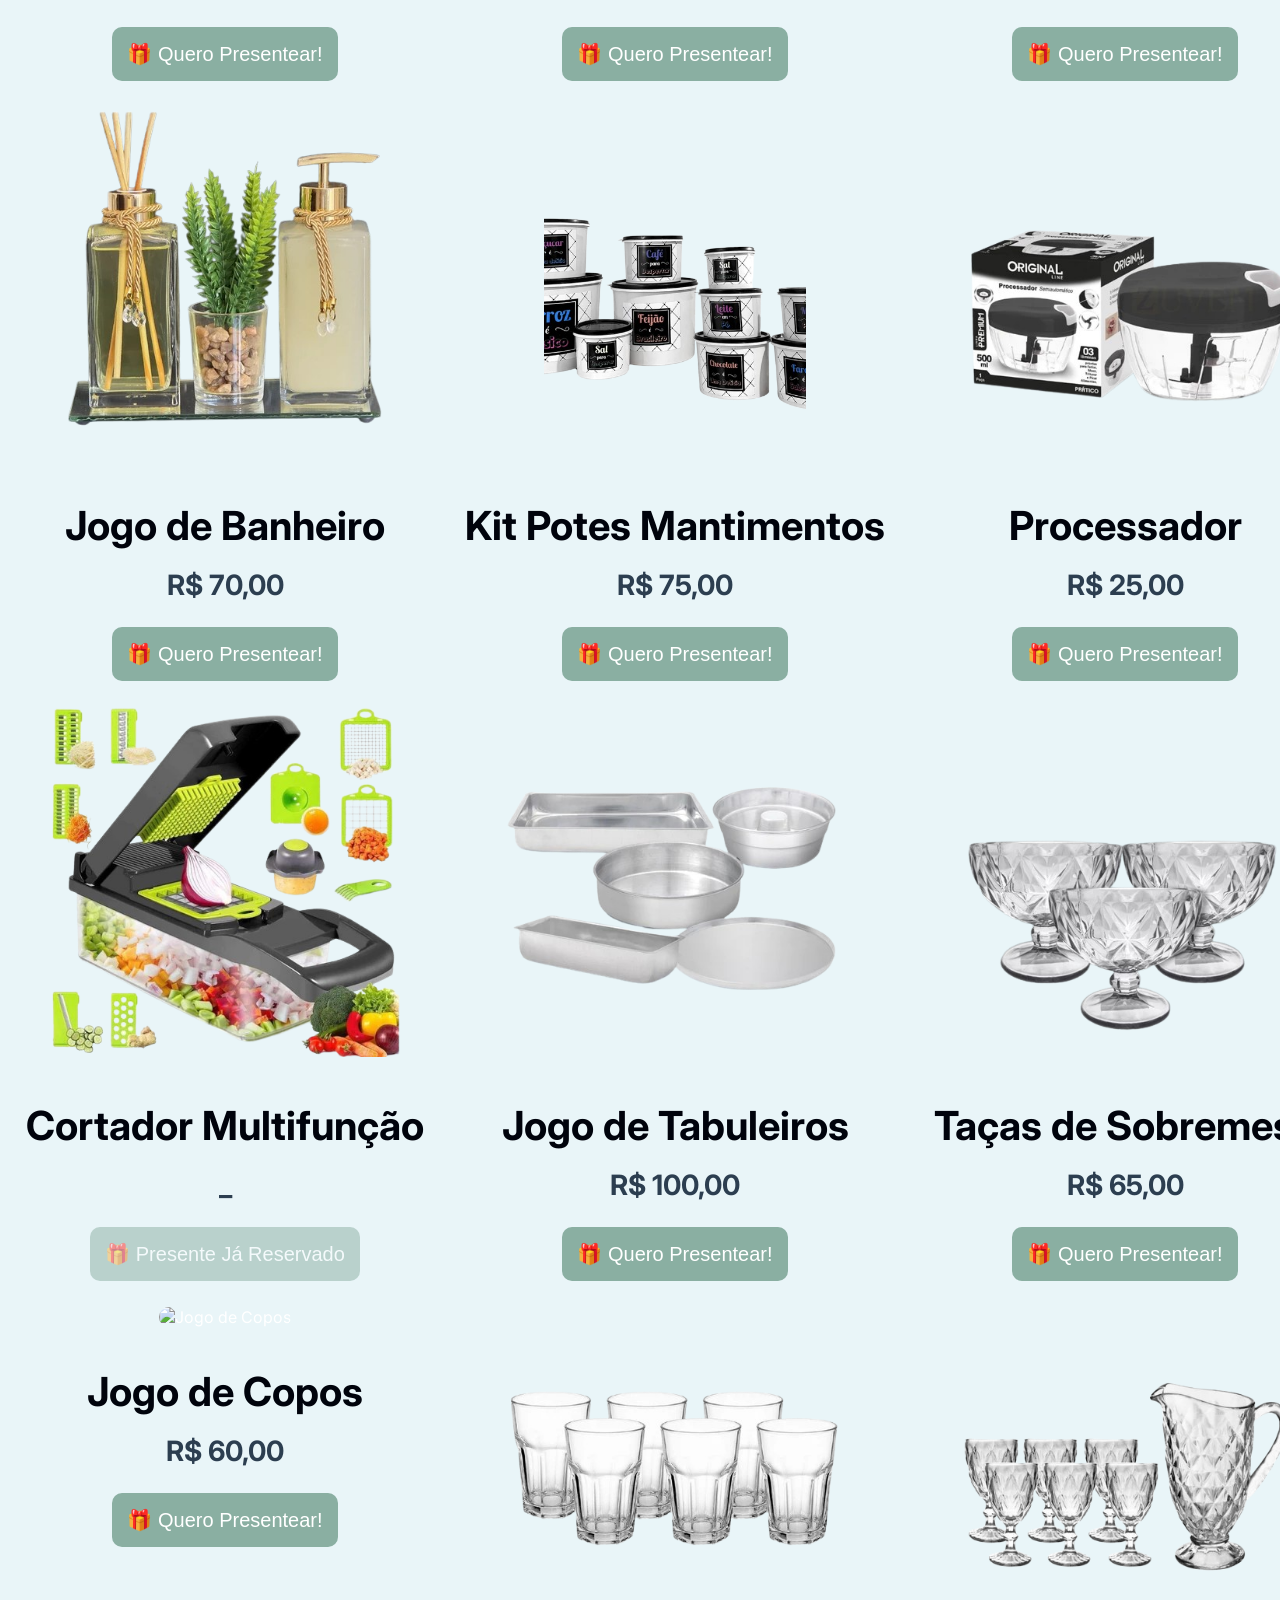
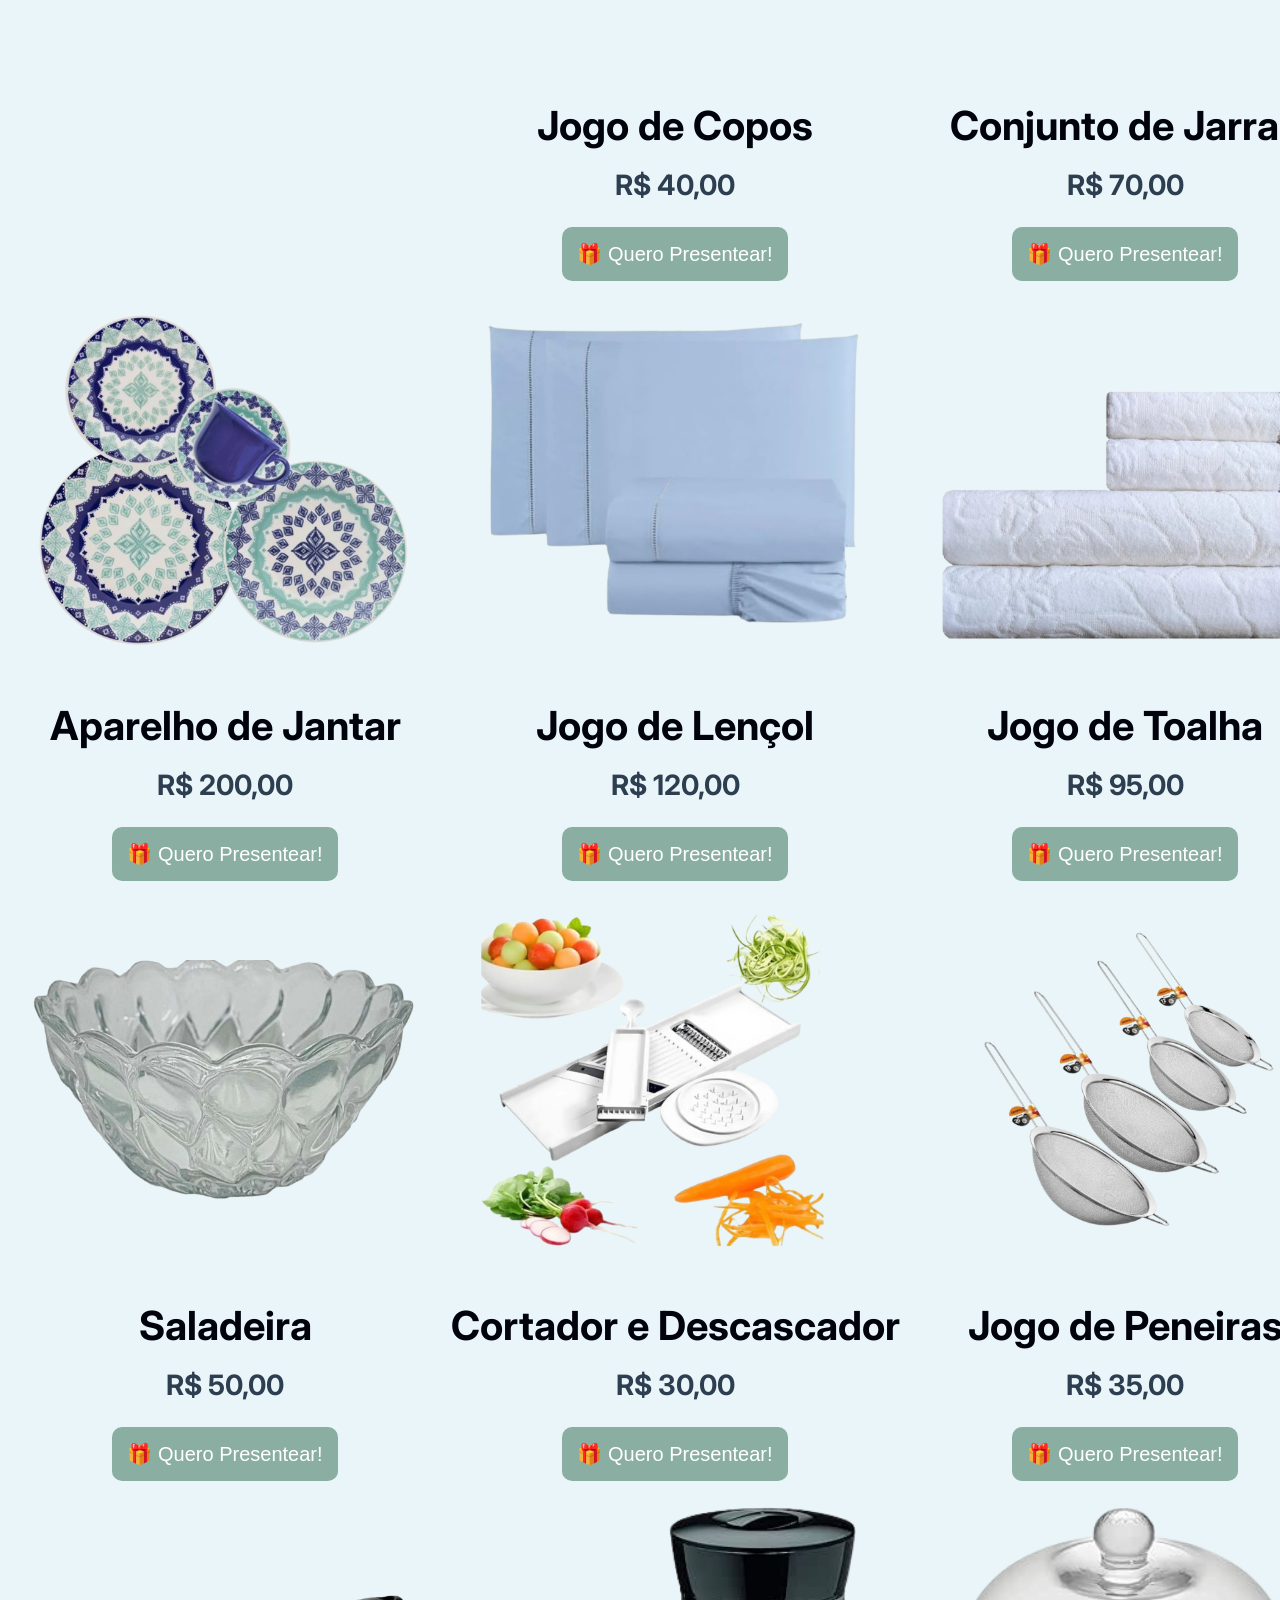
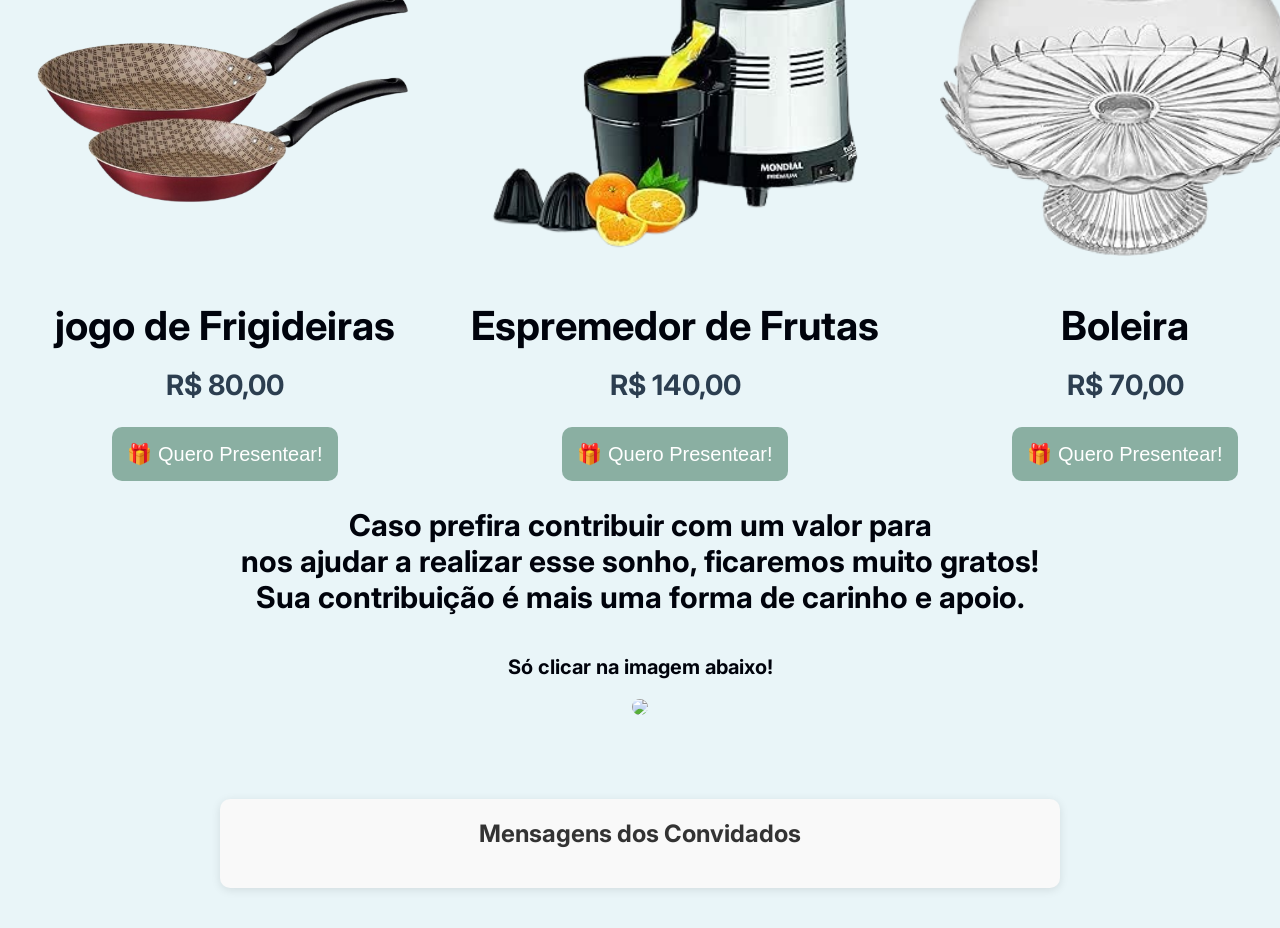
==== commit d0da6fc9: "Alteração cor pagina mensagem" ====
--- a/index.html
+++ b/index.html
@@ -30,7 +30,7 @@
     <section class="container_links">
 
         <div class="links-row">
-            <a target="_blank" href="https://maps.app.goo.gl/PjCHYqWU3B3oJsFK9" class="links">Localização</a>
+            <a target="_blank" href="https://maps.app.goo.gl/JH9bNDvZhsithaQTA" class="links">Localização</a>
             <a href="confirmacao.html" class="links">Confirmar sua Presença</a>
             <a href="mensagem.html" class="links">Deixe sua Mensagem</a>
         </div>
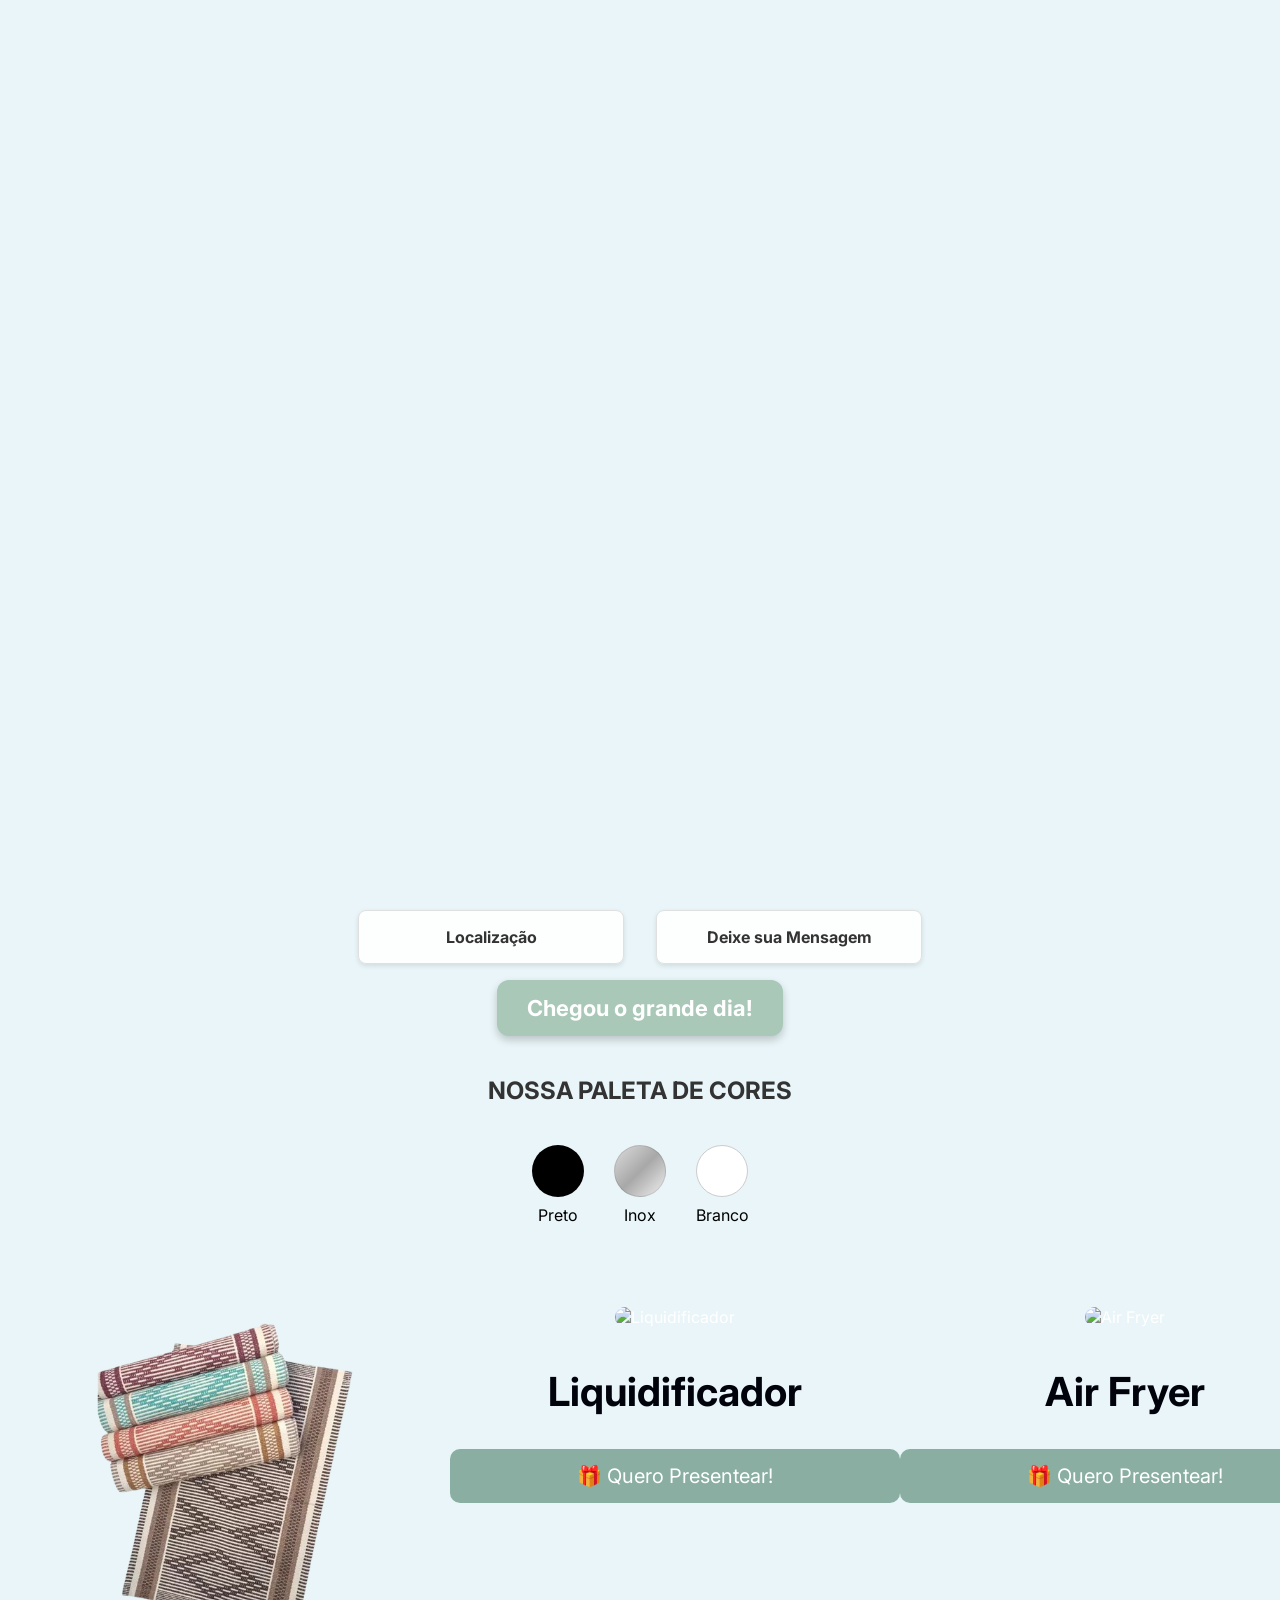
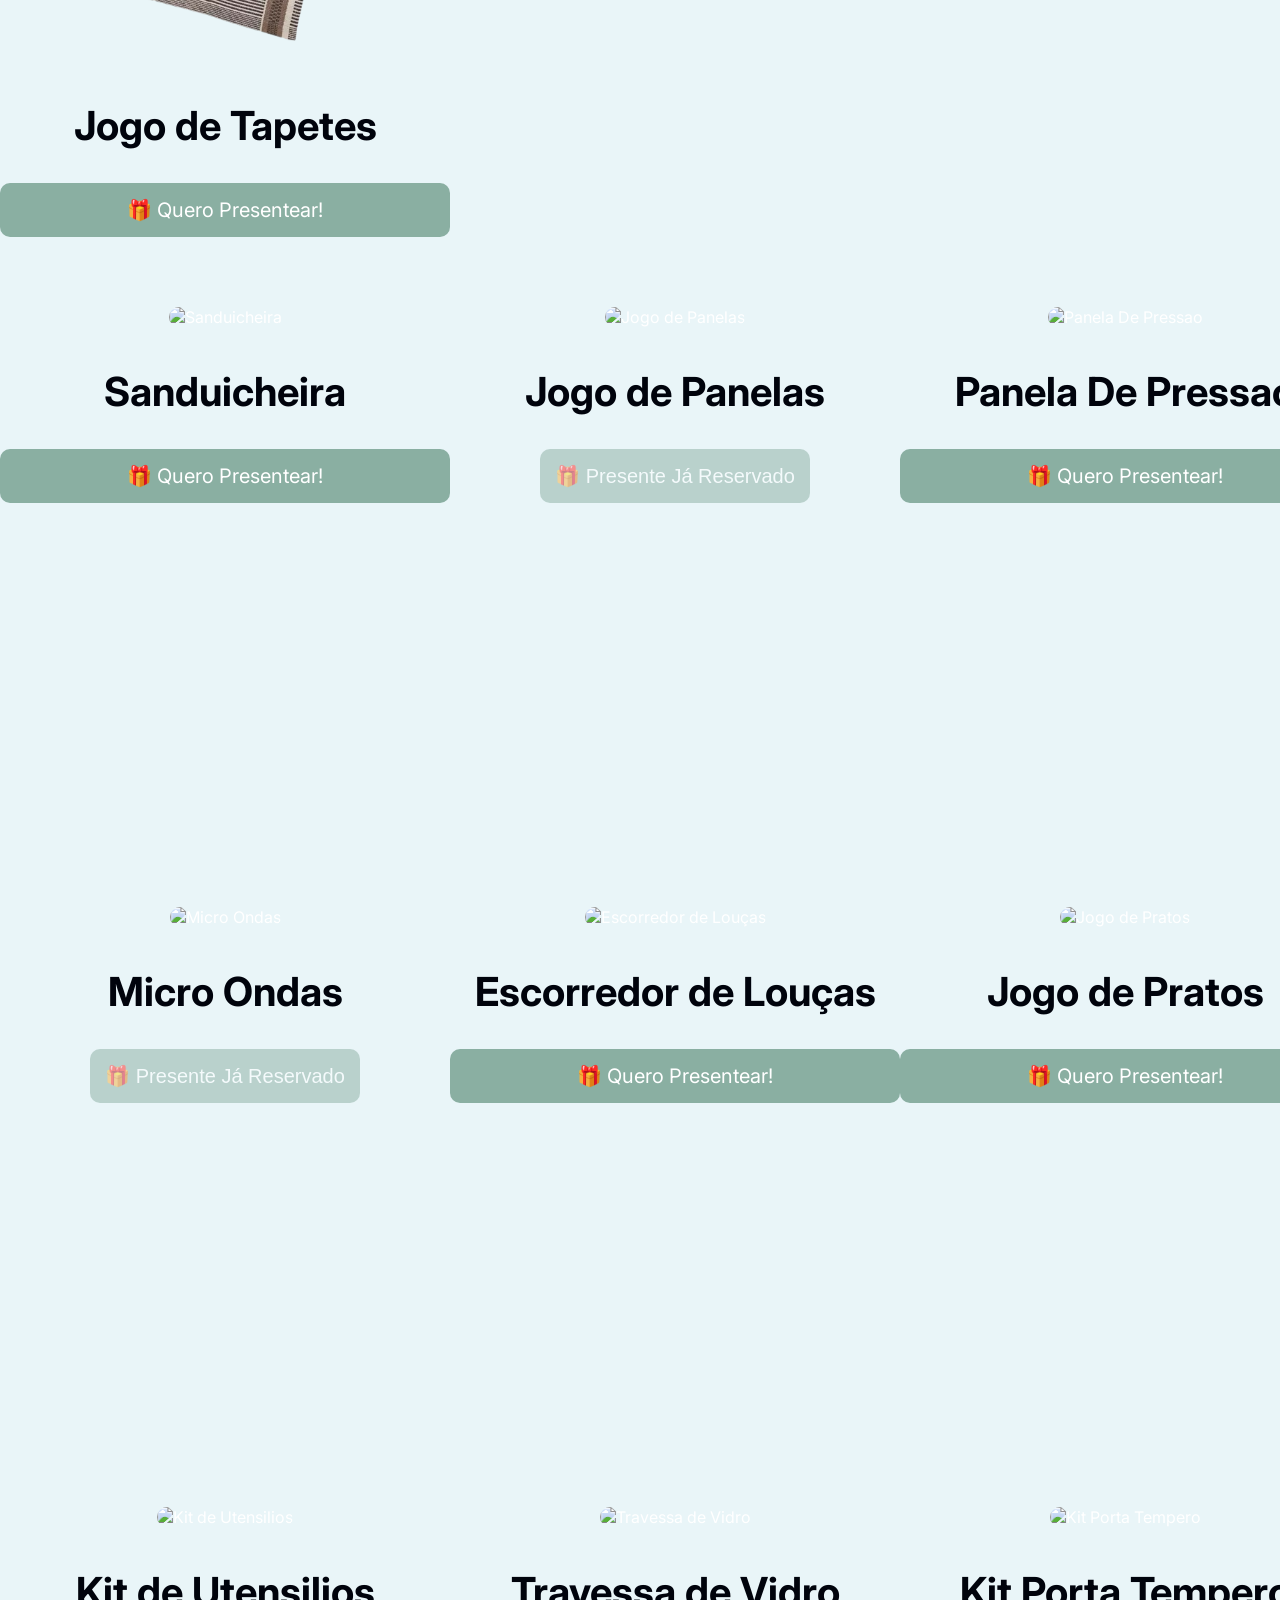
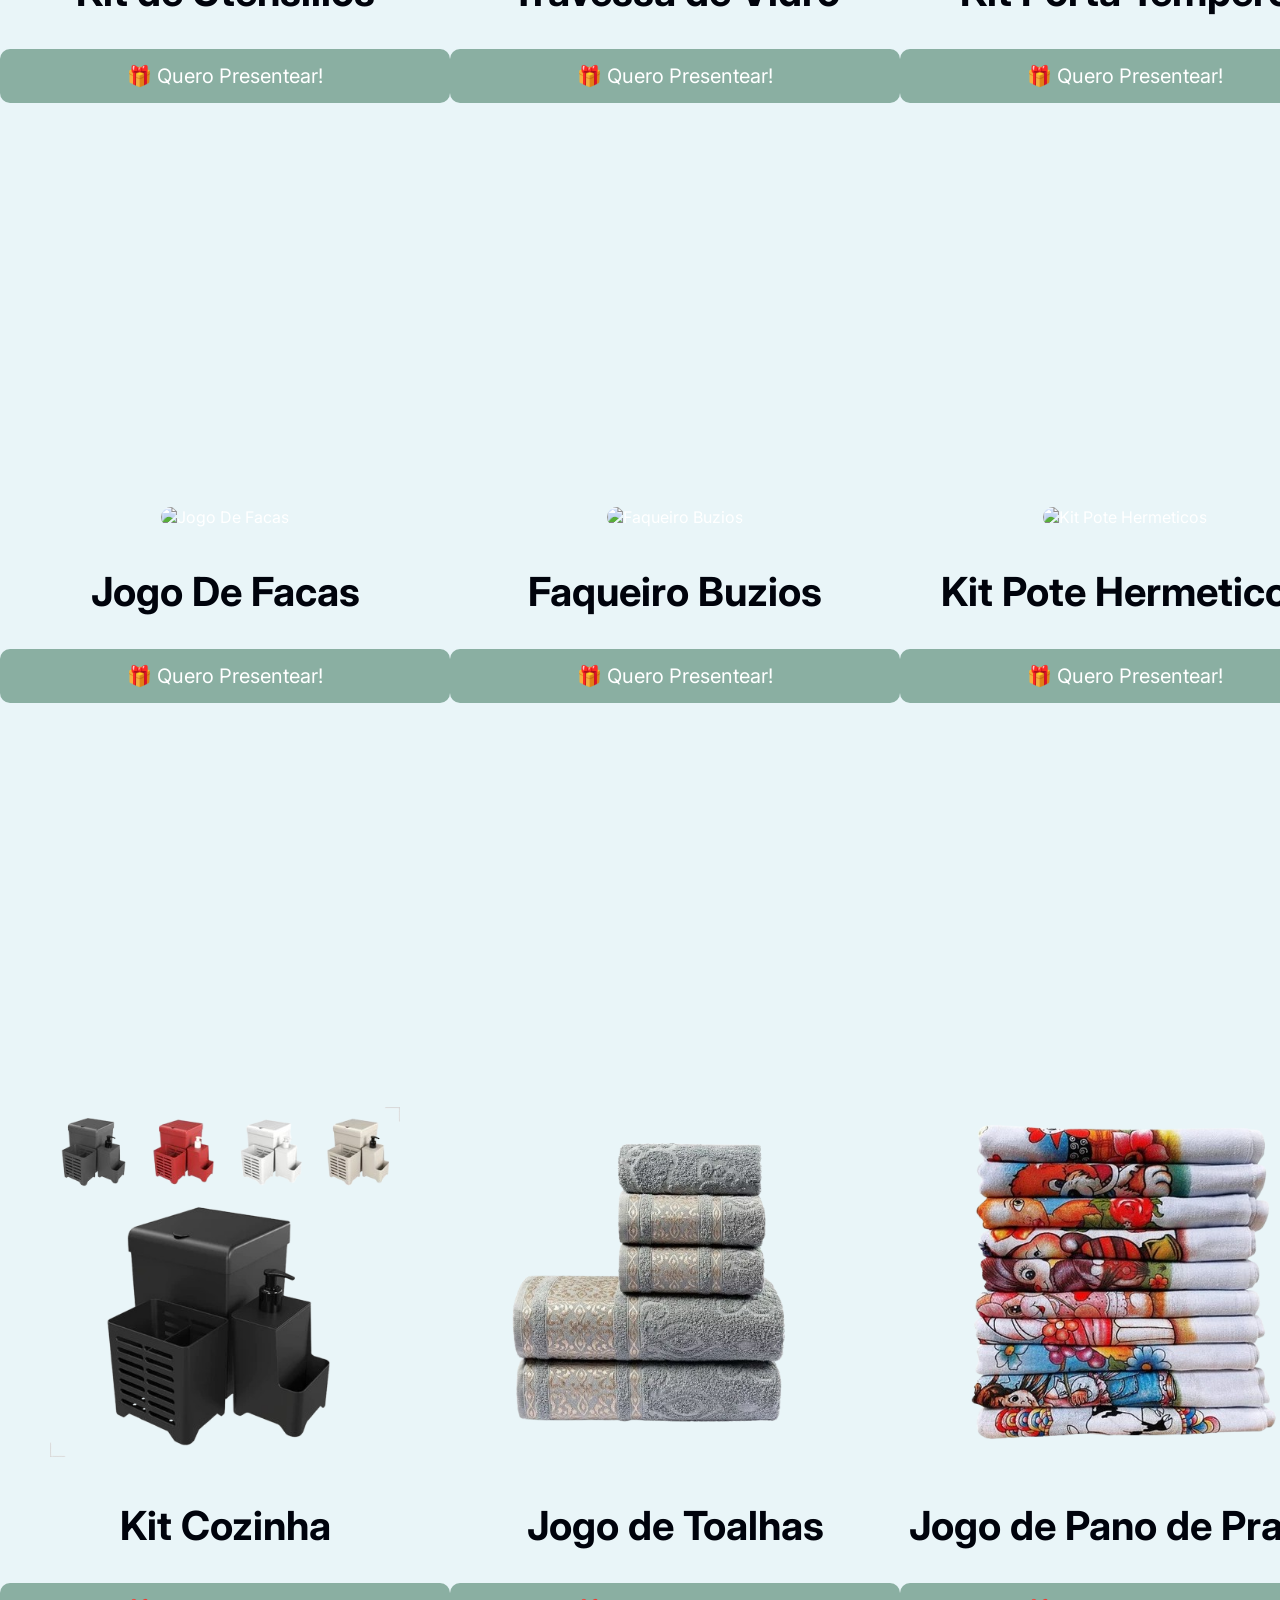
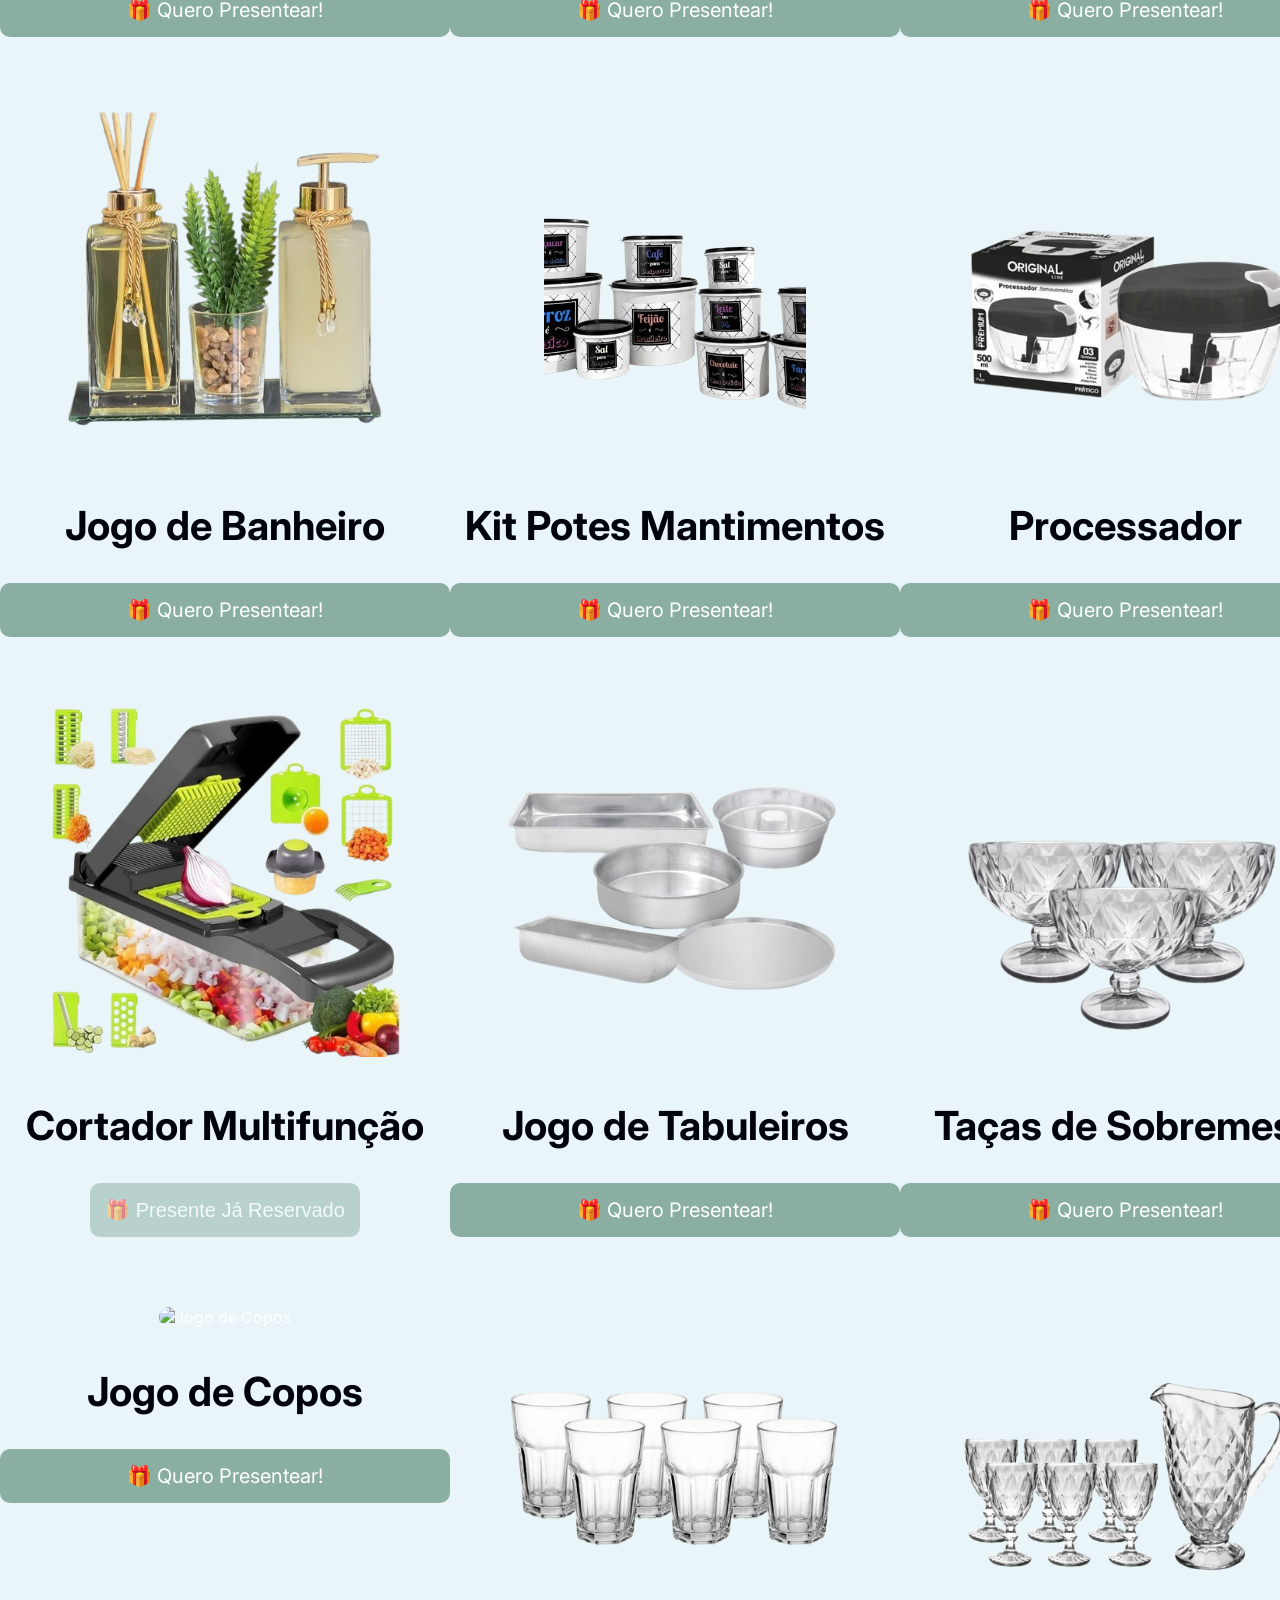
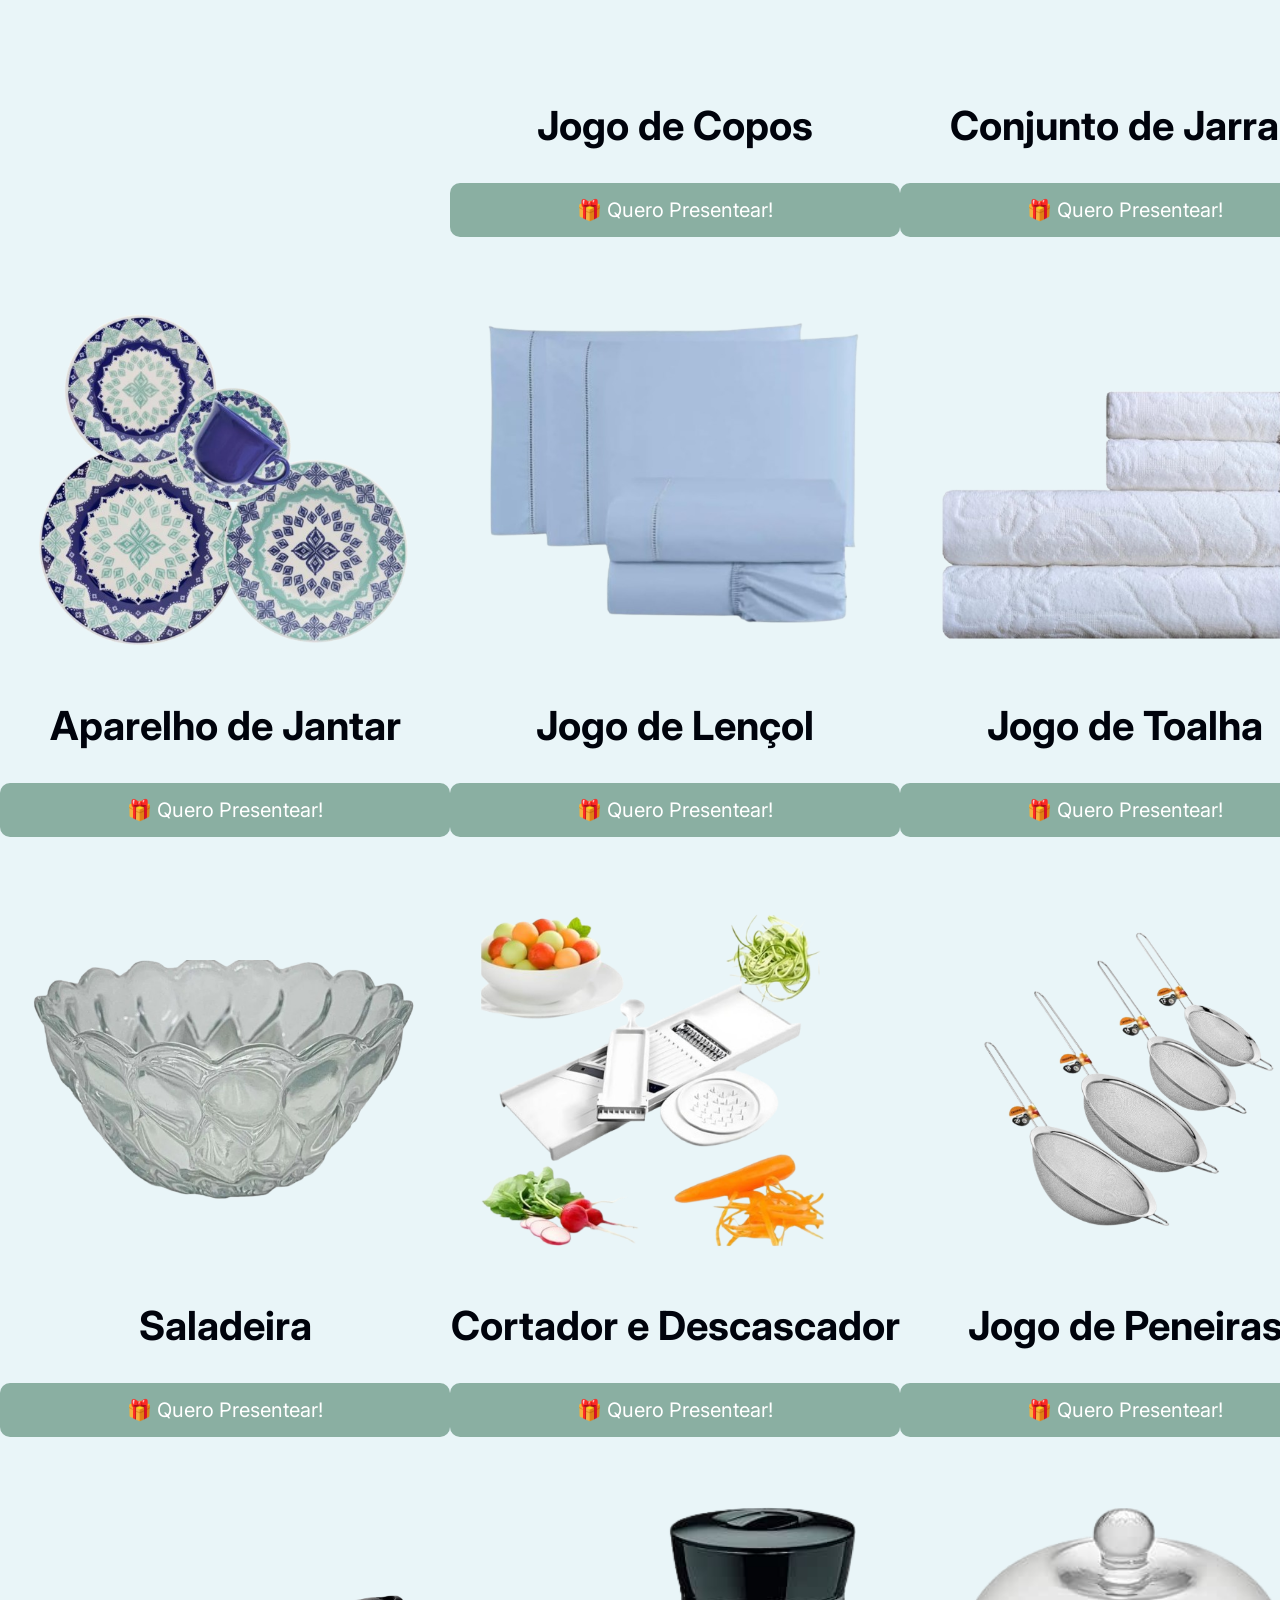
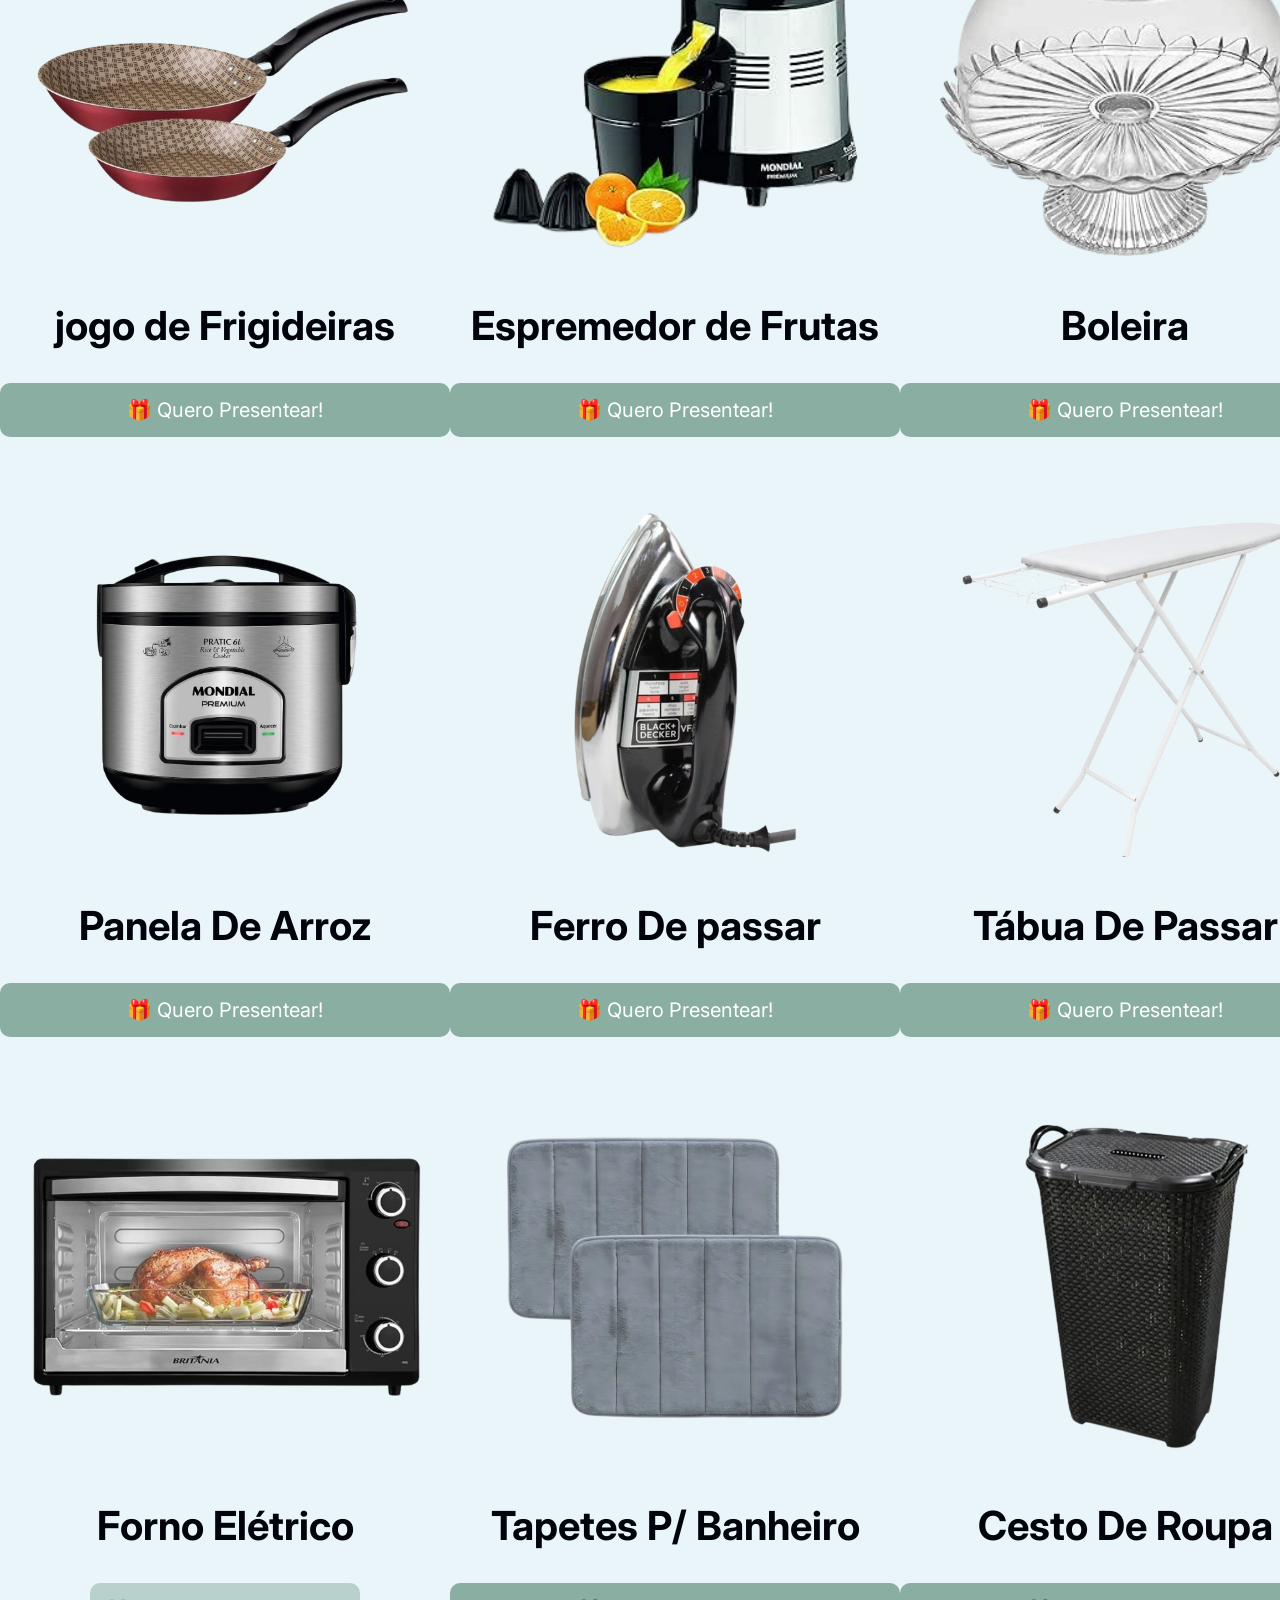
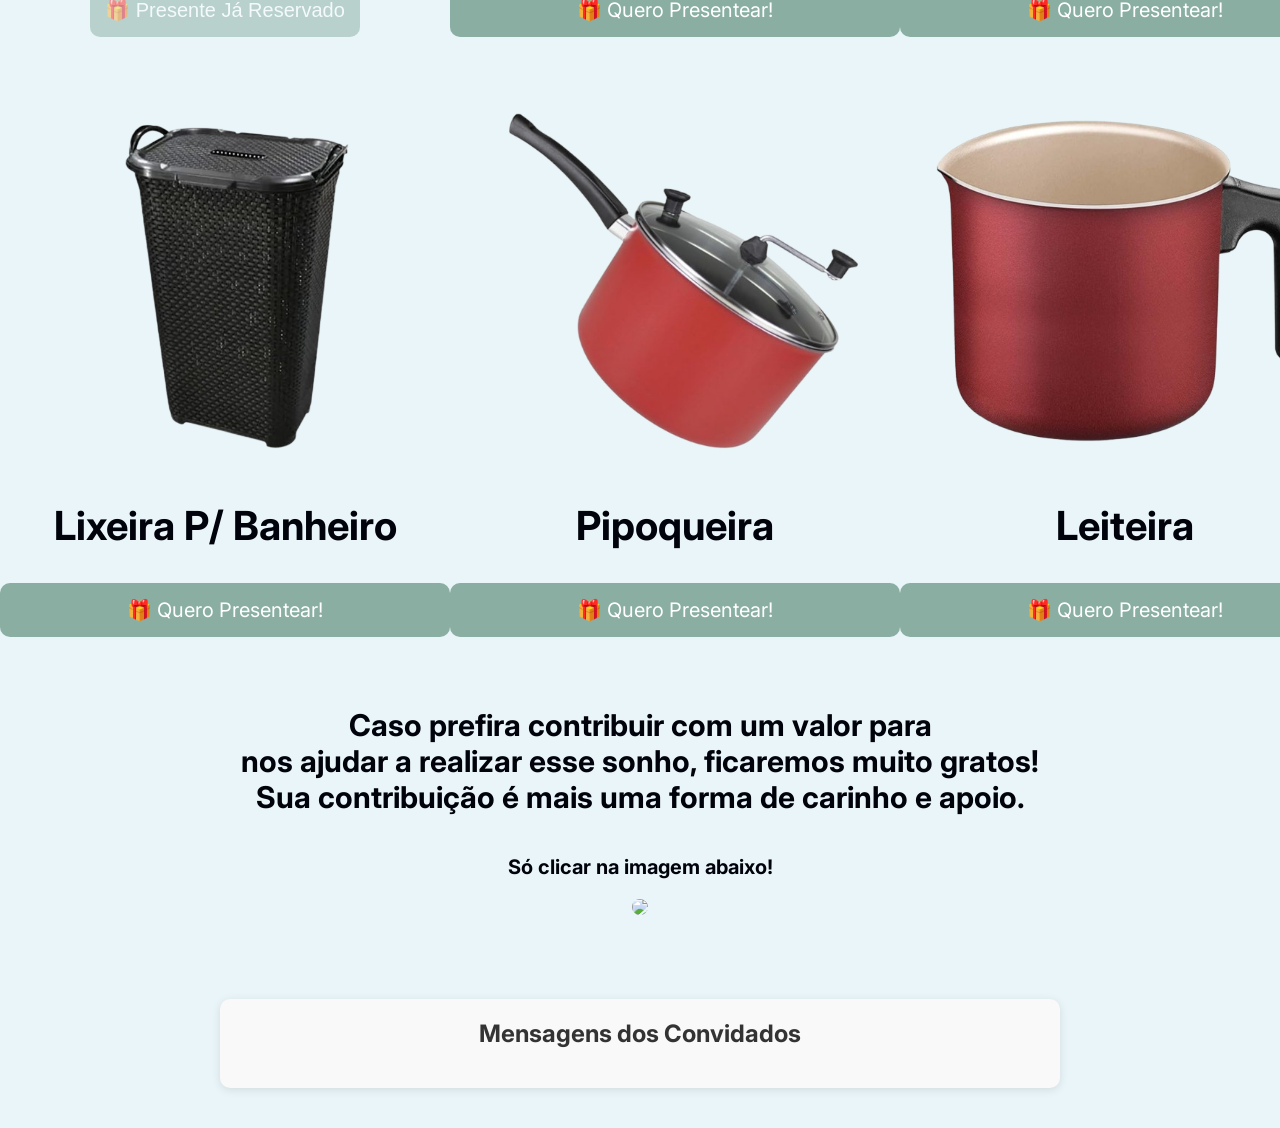
==== commit 0197740d: "Modificações quase finais" ====
--- a/index.html
+++ b/index.html
@@ -31,7 +31,7 @@
 
         <div class="links-row">
             <a target="_blank" href="https://maps.app.goo.gl/JH9bNDvZhsithaQTA" class="links">Localização</a>
-            <a href="confirmacao.html" class="links">Confirmar sua Presença</a>
+            <!-- <a href="confirmacao.html" class="links">Confirmar sua Presença</a> -->
             <a href="mensagem.html" class="links">Deixe sua Mensagem</a>
         </div>
         <p class="contador" id="contador">Carregando....</p>
--- a/css/index.css
+++ b/css/index.css
@@ -8,6 +8,7 @@
     --fonte-principal: 'Inter';
     --botao-efeito-colorido: #0eddf4;
     --botao-cor-nova: #8aafa2;
+    --cor-fundo-nova: #98ff98;
 }
 
 
@@ -217,6 +218,7 @@
     margin: 1em auto;
     display: block;
     margin-top: 25px;
+    text-decoration: none;
 }
 
 .botao-modal:hover {
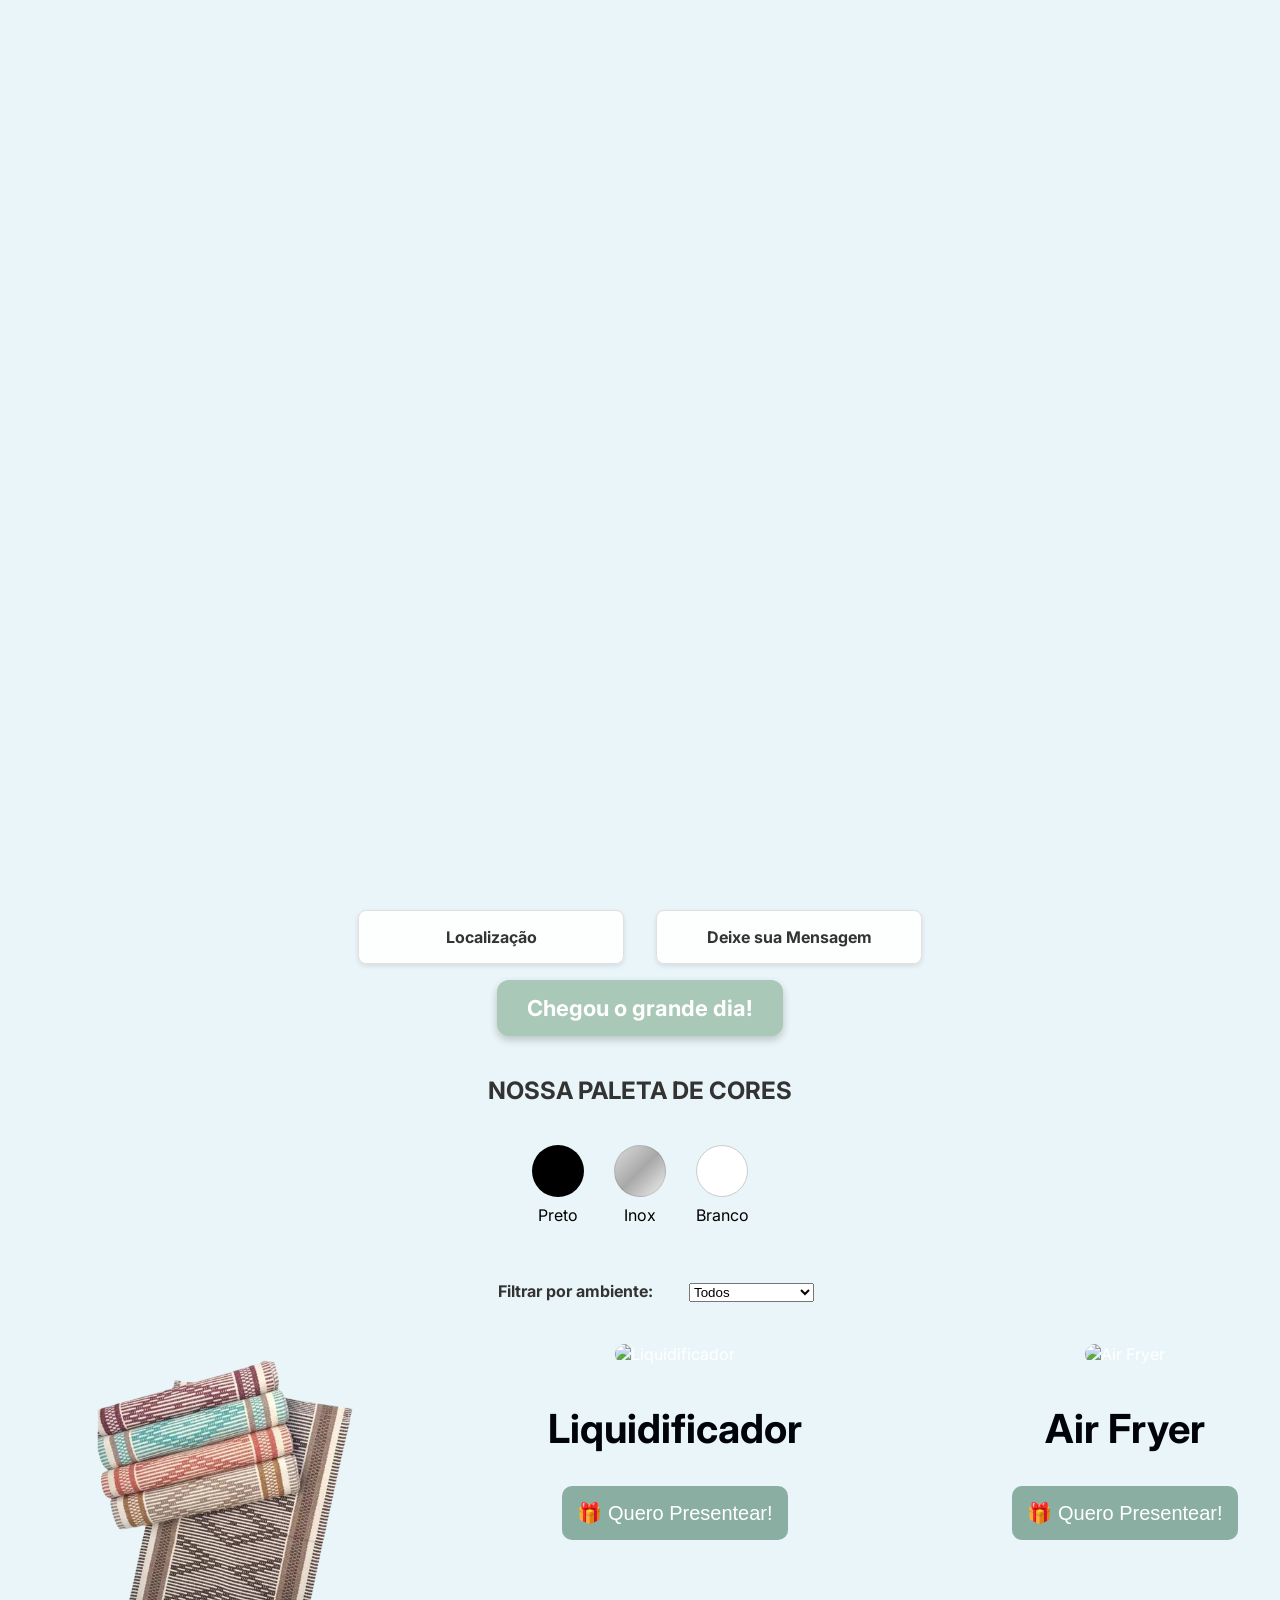
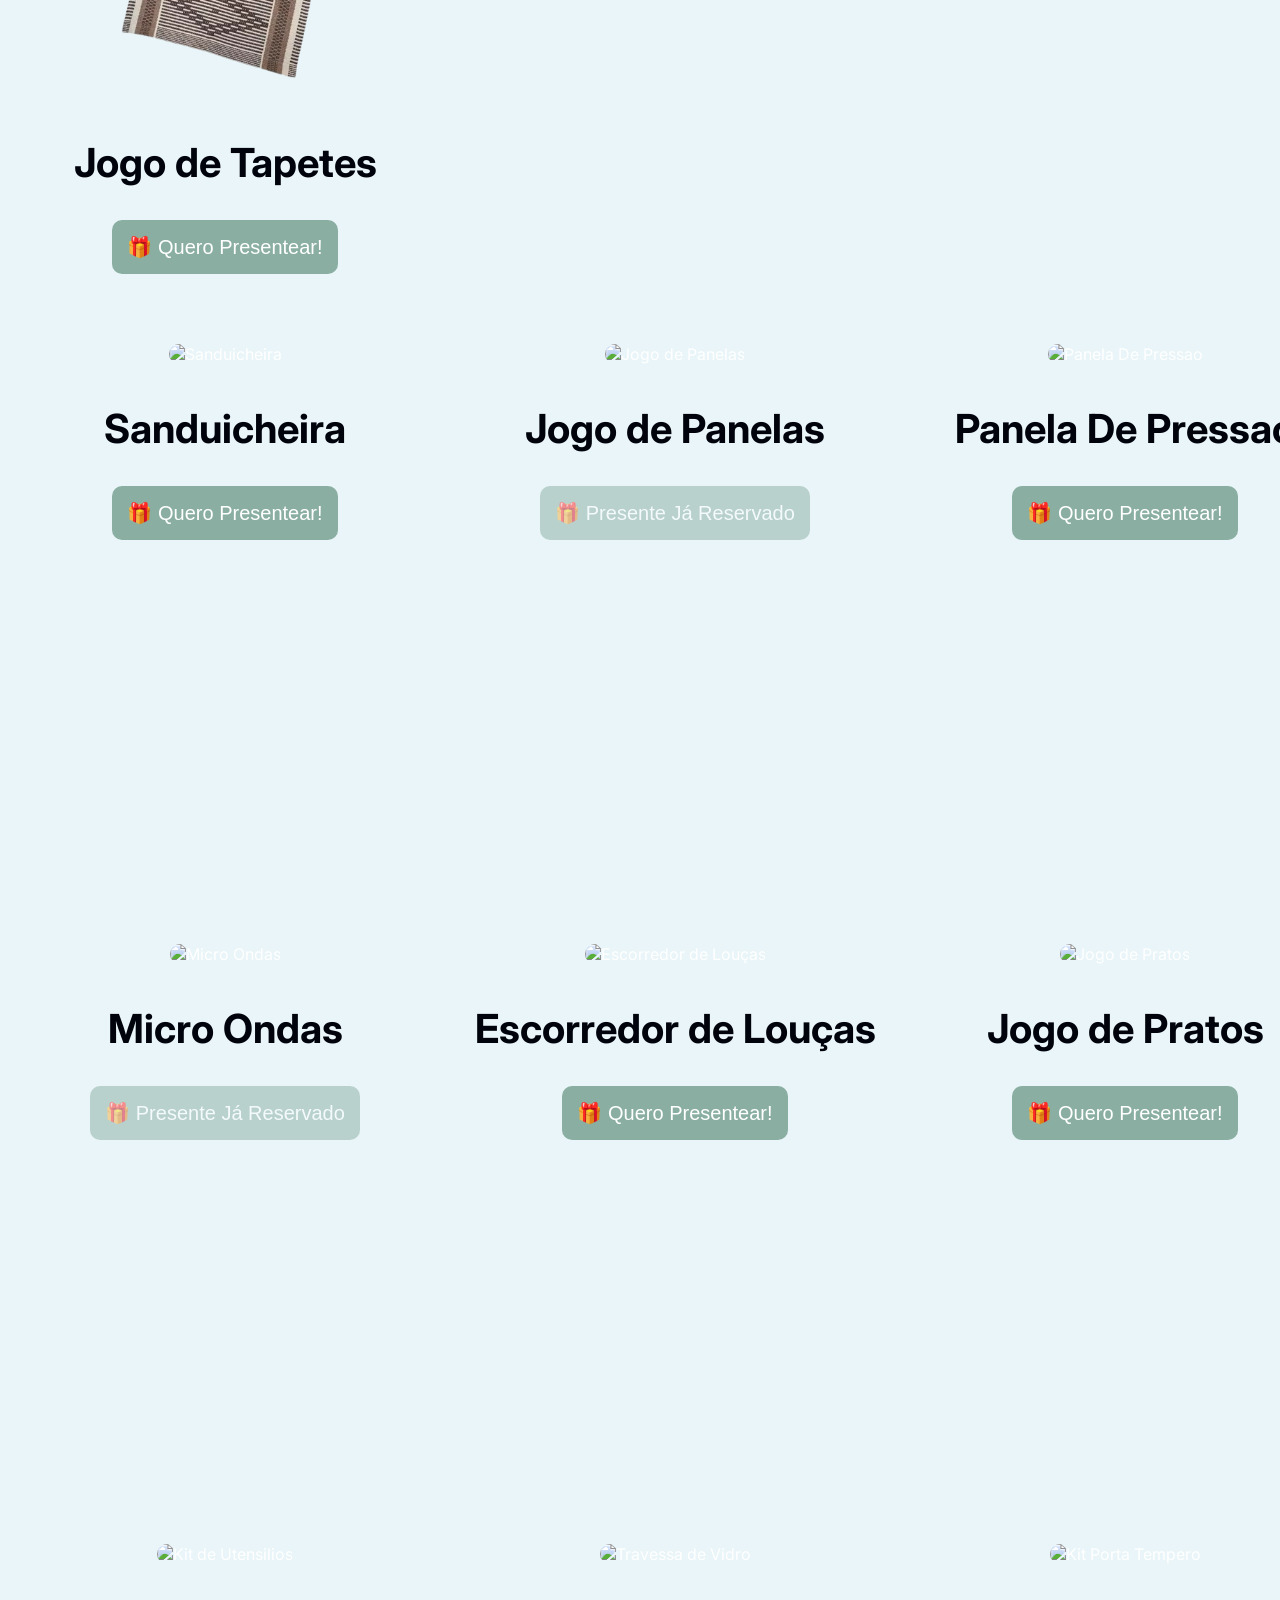
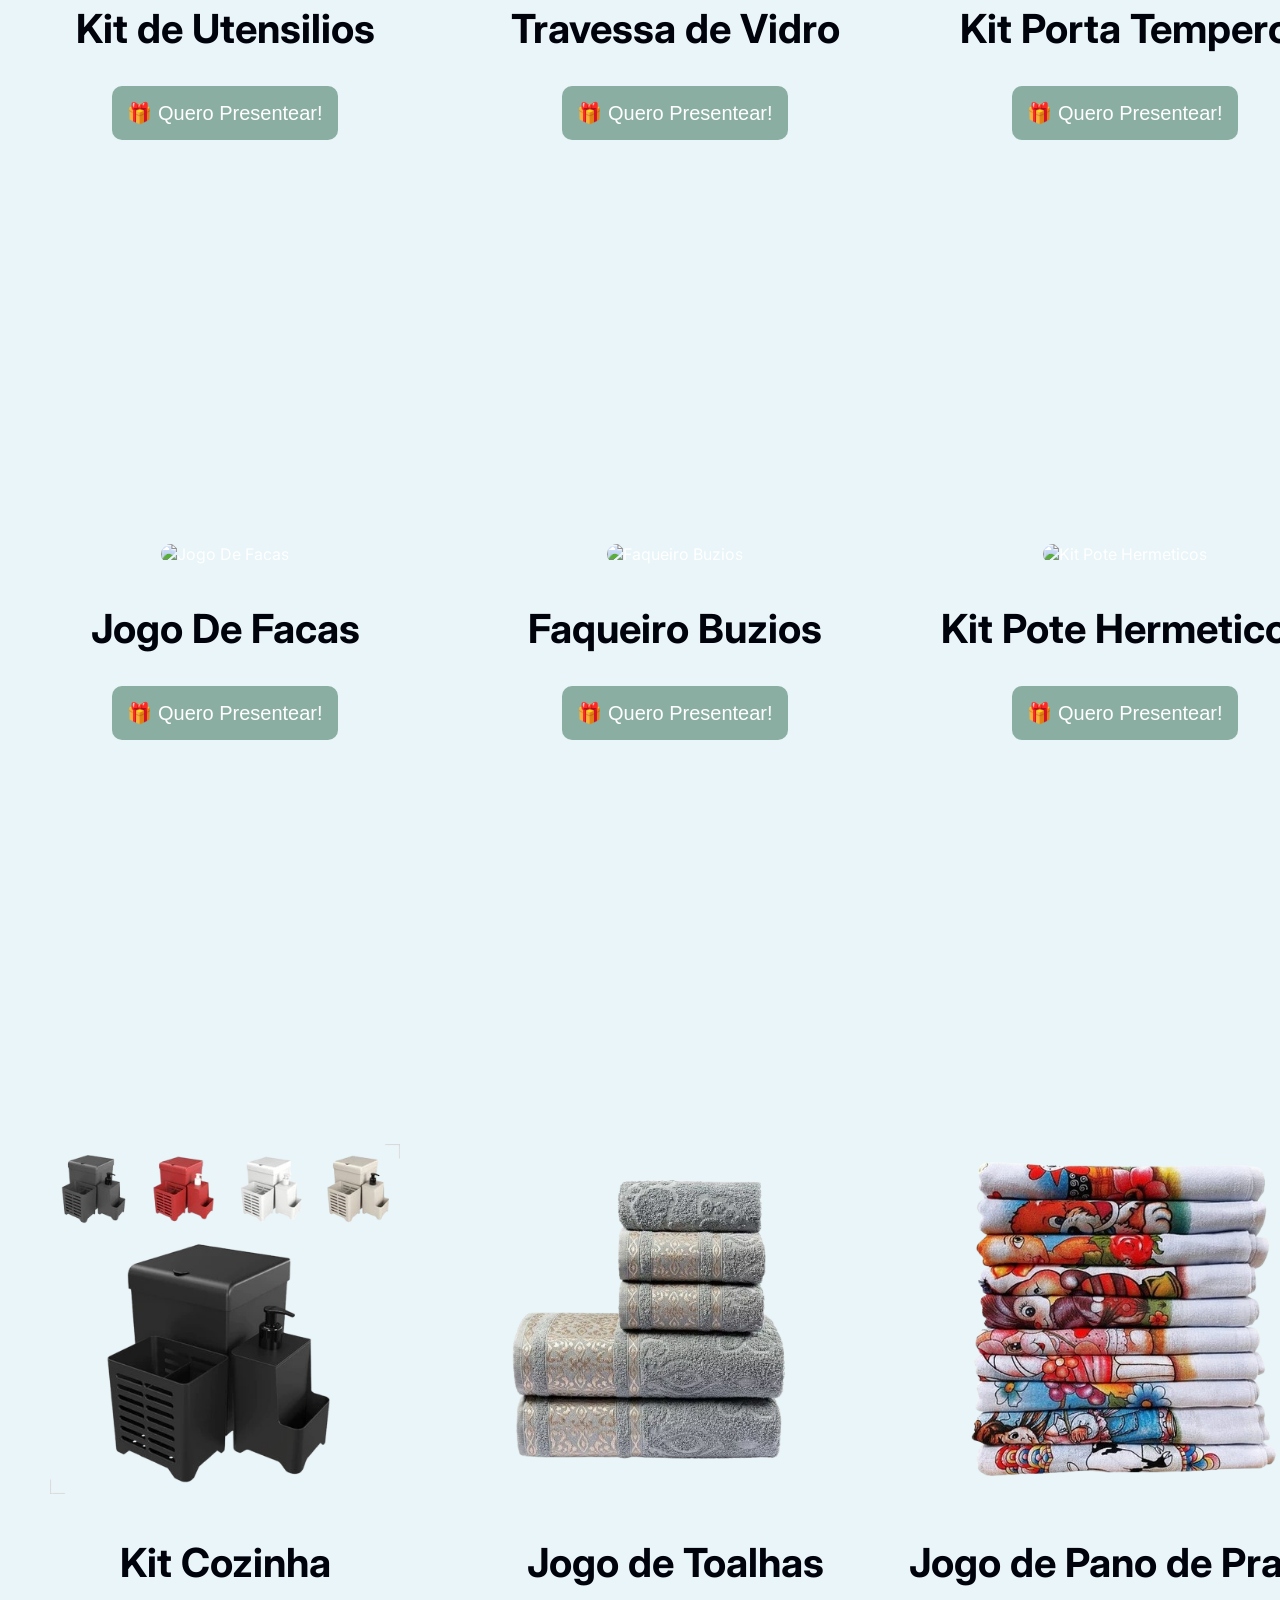
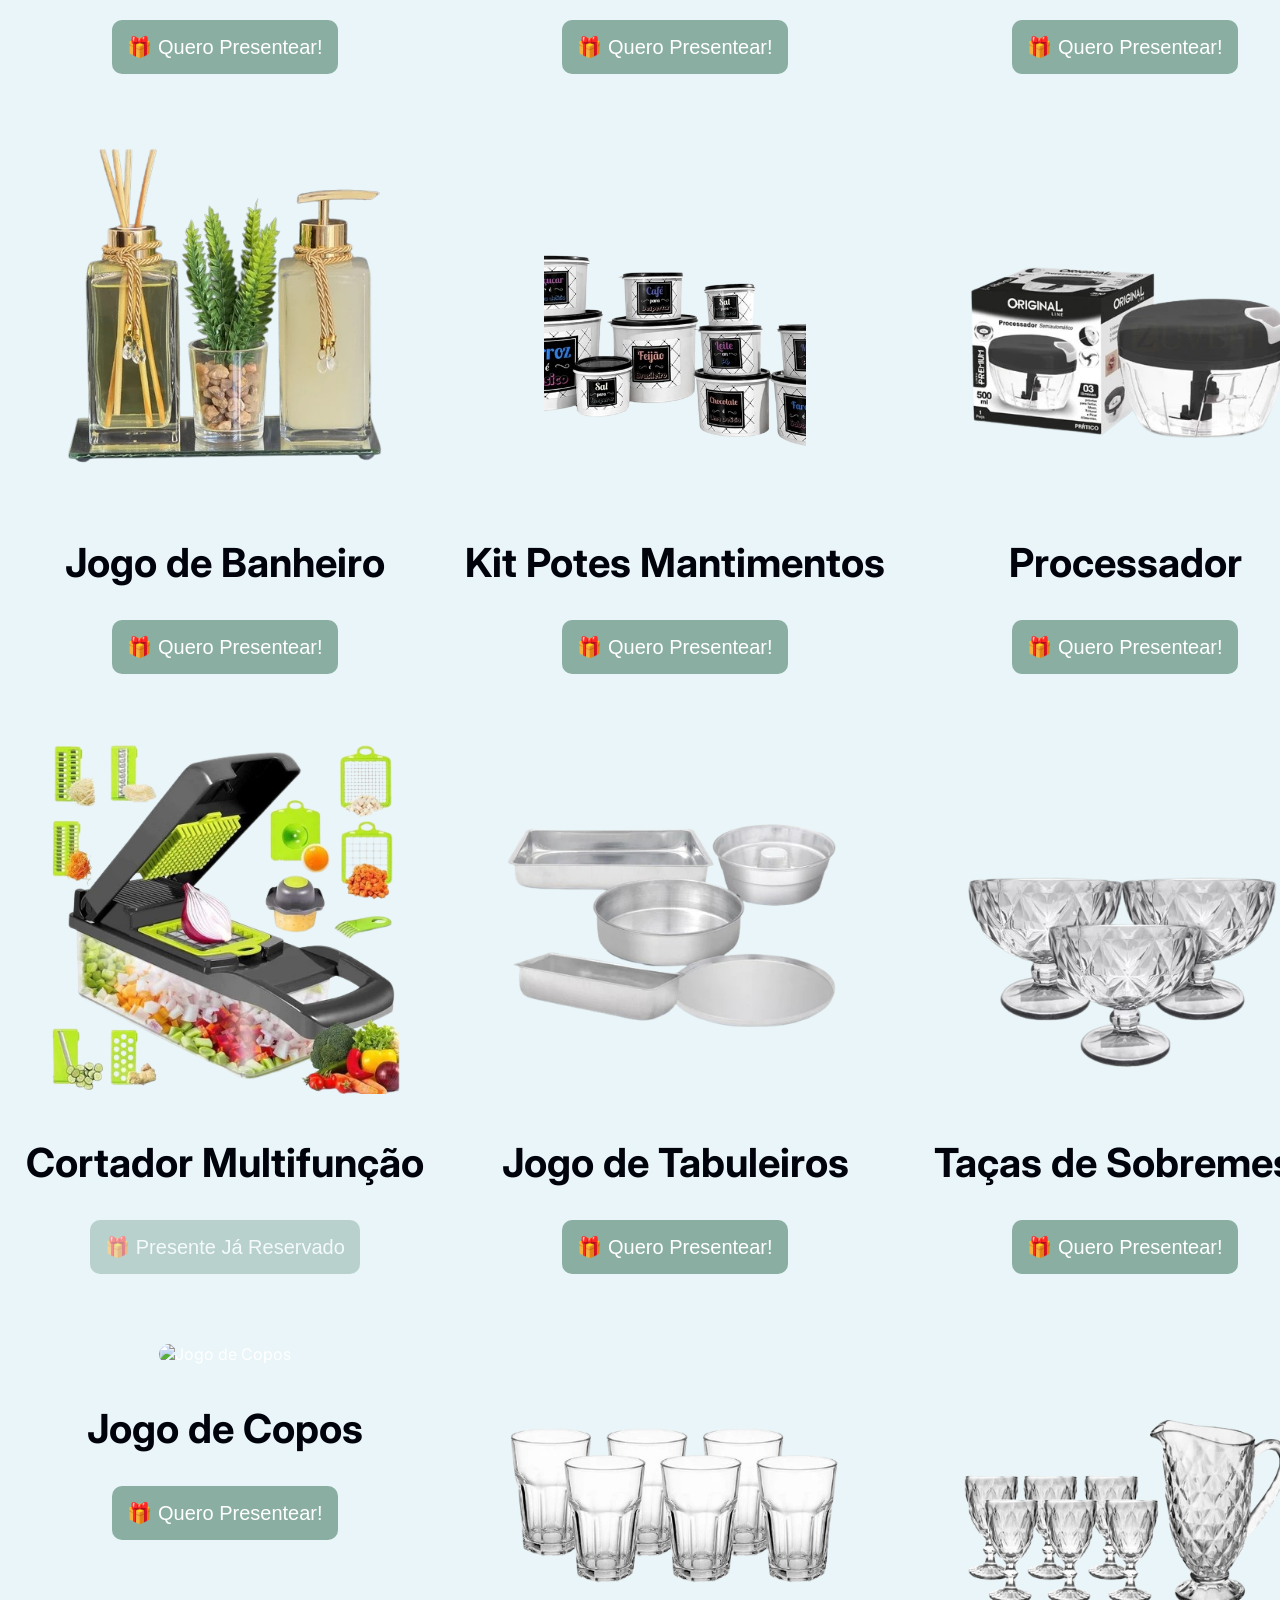
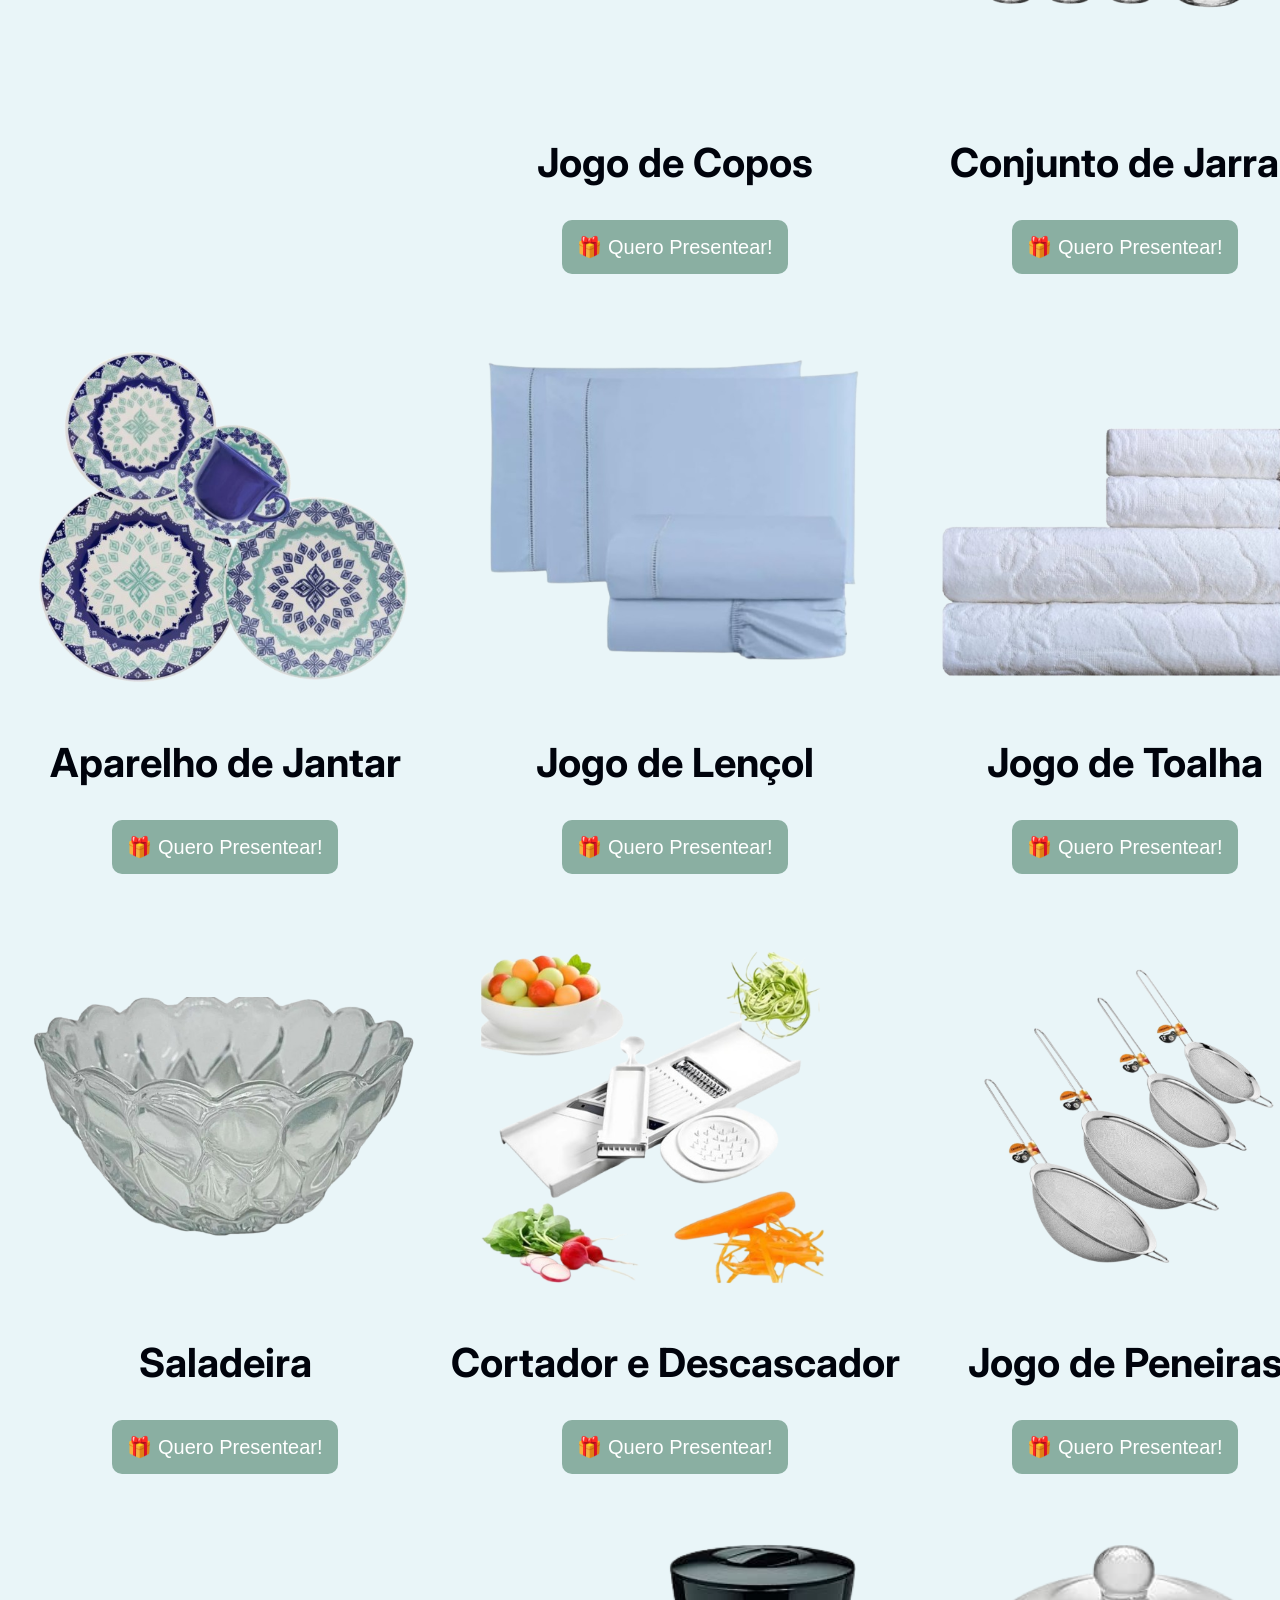
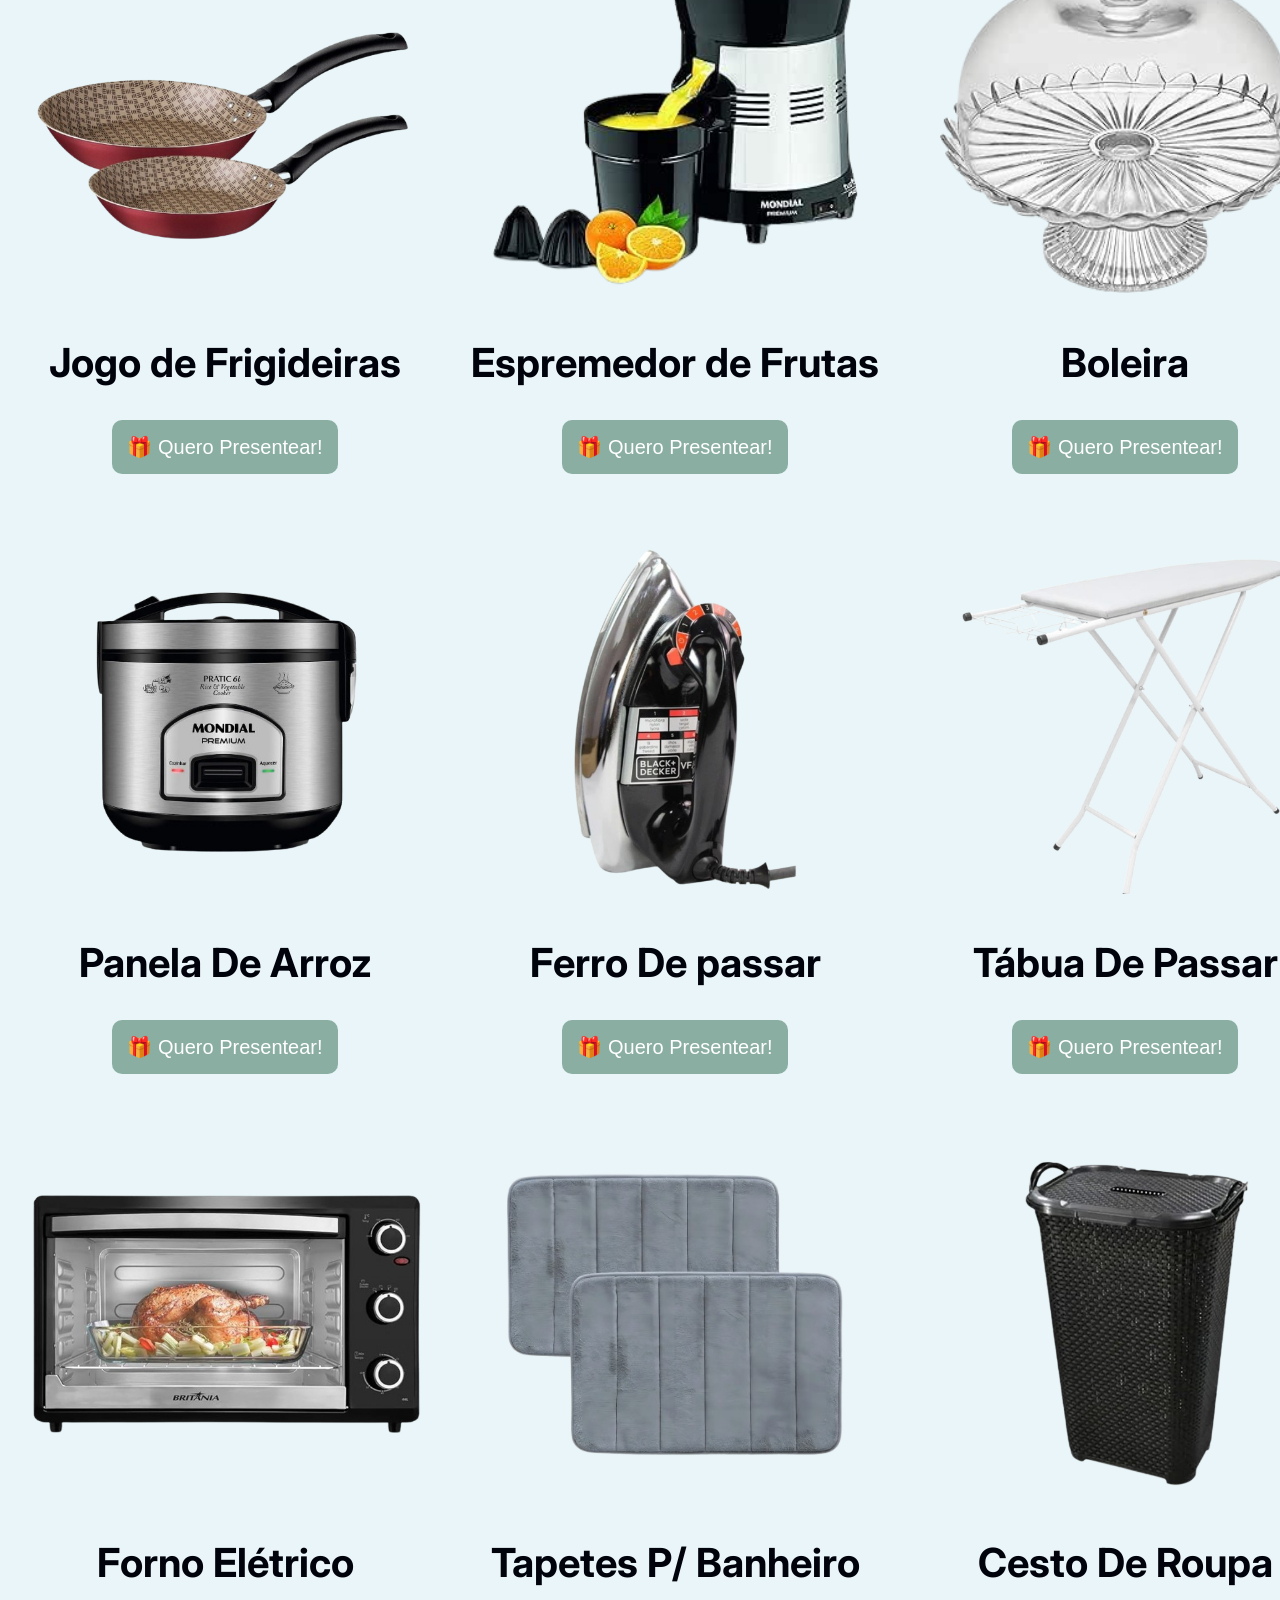
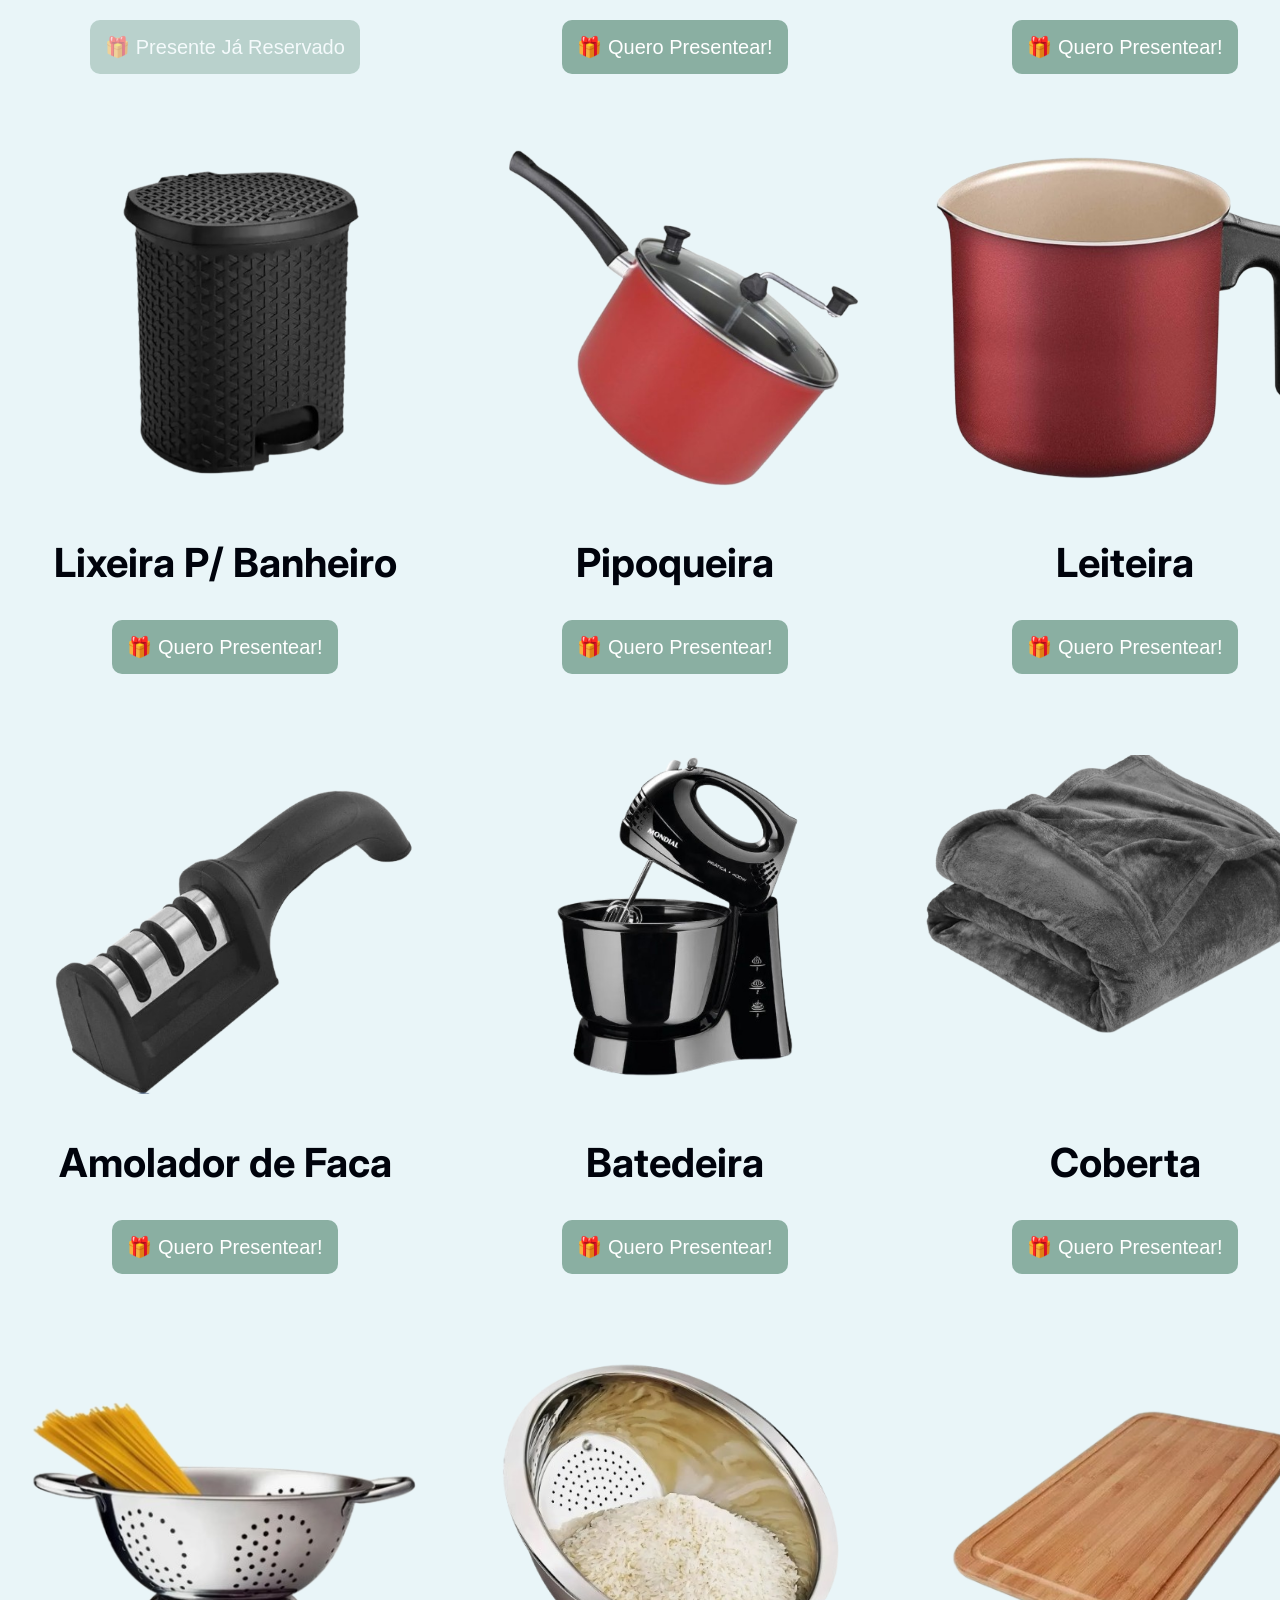
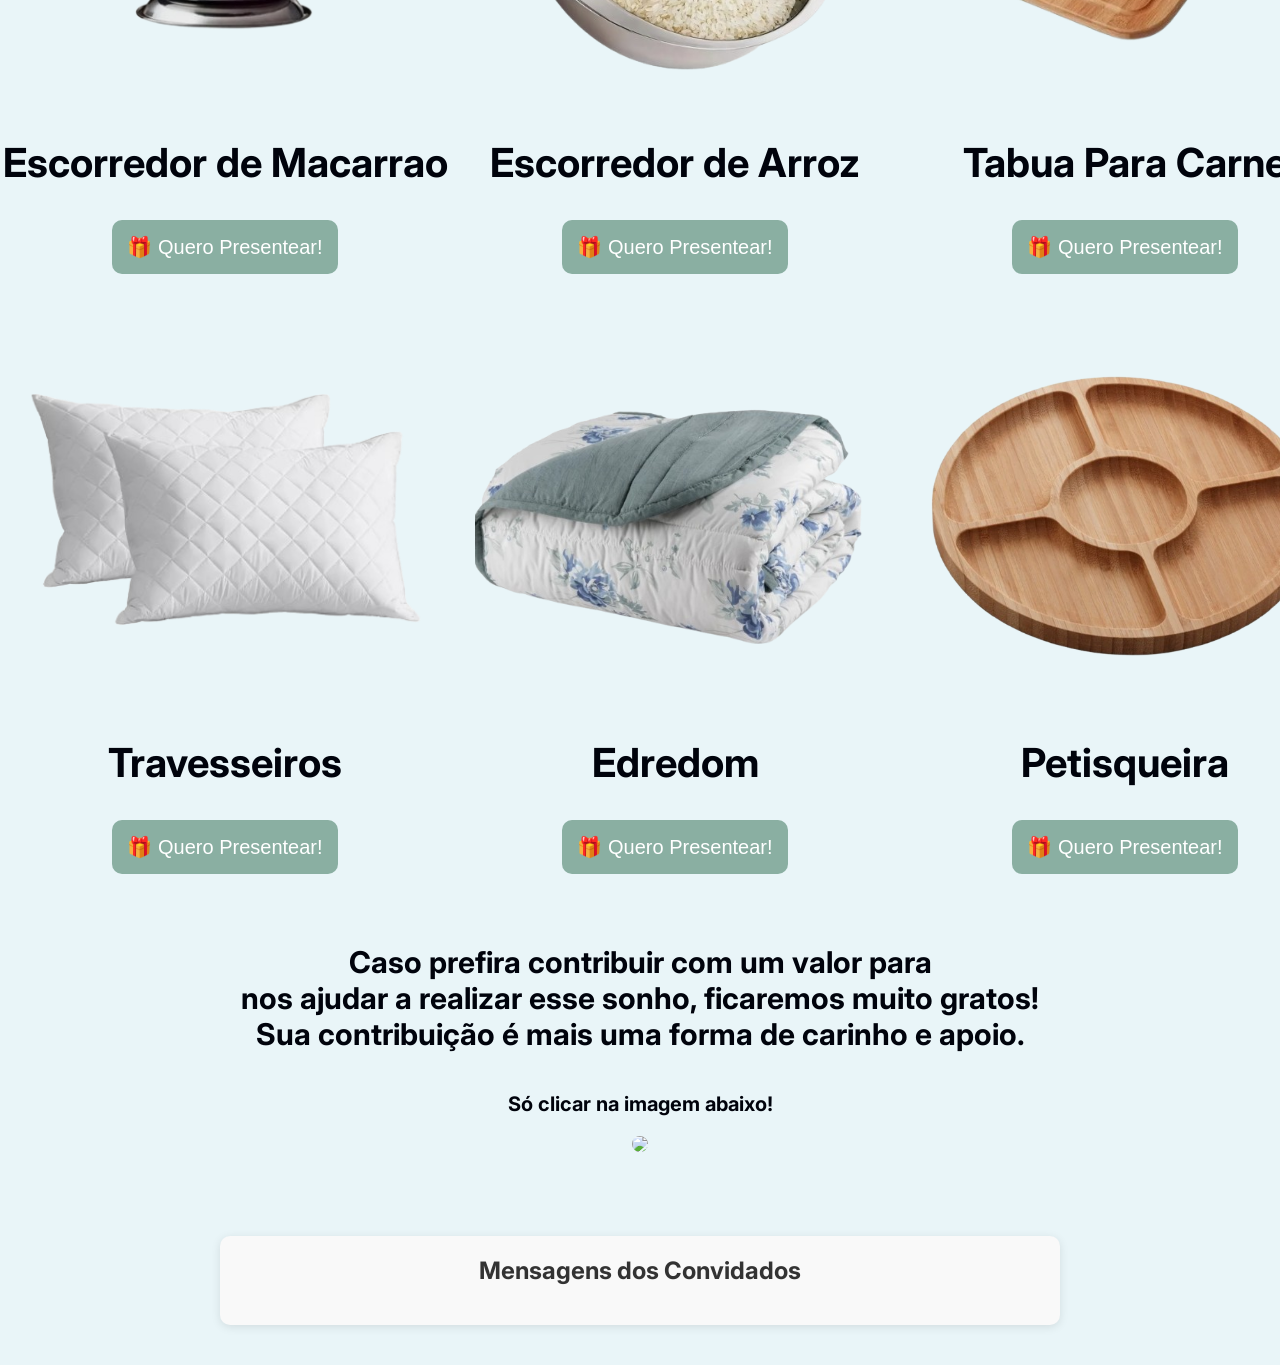
==== commit eba8ef3b: "Novos produtos" ====
--- a/index.html
+++ b/index.html
@@ -13,8 +13,6 @@
 </head>
 
 <body>
-
-
     <!-- <section class="container_links">
 
         <a target="_blank" href="https://maps.app.goo.gl/PjCHYqWU3B3oJsFK9" class="links">Localização</a>
@@ -30,7 +28,7 @@
     <section class="container_links">
 
         <div class="links-row">
-            <a target="_blank" href="https://maps.app.goo.gl/JH9bNDvZhsithaQTA" class="links">Localização</a>
+            <a target="_blank" href="https://maps.app.goo.gl/UrTyExEBiqp6j9Tz9" class="links">Localização</a>
             <!-- <a href="confirmacao.html" class="links">Confirmar sua Presença</a> -->
             <a href="mensagem.html" class="links">Deixe sua Mensagem</a>
         </div>
@@ -51,6 +49,21 @@
                 <p class="cor_texto_paleta">Branco</p>
             </div>
         </div>
+
+        <section class="filtro-container">
+            <label for="filtro" class="titulo_paleta">Filtrar por ambiente:</label>
+            <select id="filtro">
+                <option value="Todos">Todos</option>
+                <option value="Cozinha">Cozinha</option>
+                <option value="Banheiro">Banheiro</option>
+                <option value="Sala">Sala</option>
+                <option value="Banho">Banho</option>
+                <option value="Cama">Cama</option>
+                <option value="Eletrodomésticos">Eletrodomésticos</option>
+                <!-- Você pode adicionar outras opções aqui -->
+            </select>
+        </section>
+
     </section>
 
     <section class="container__secundario" id="produtos-container">
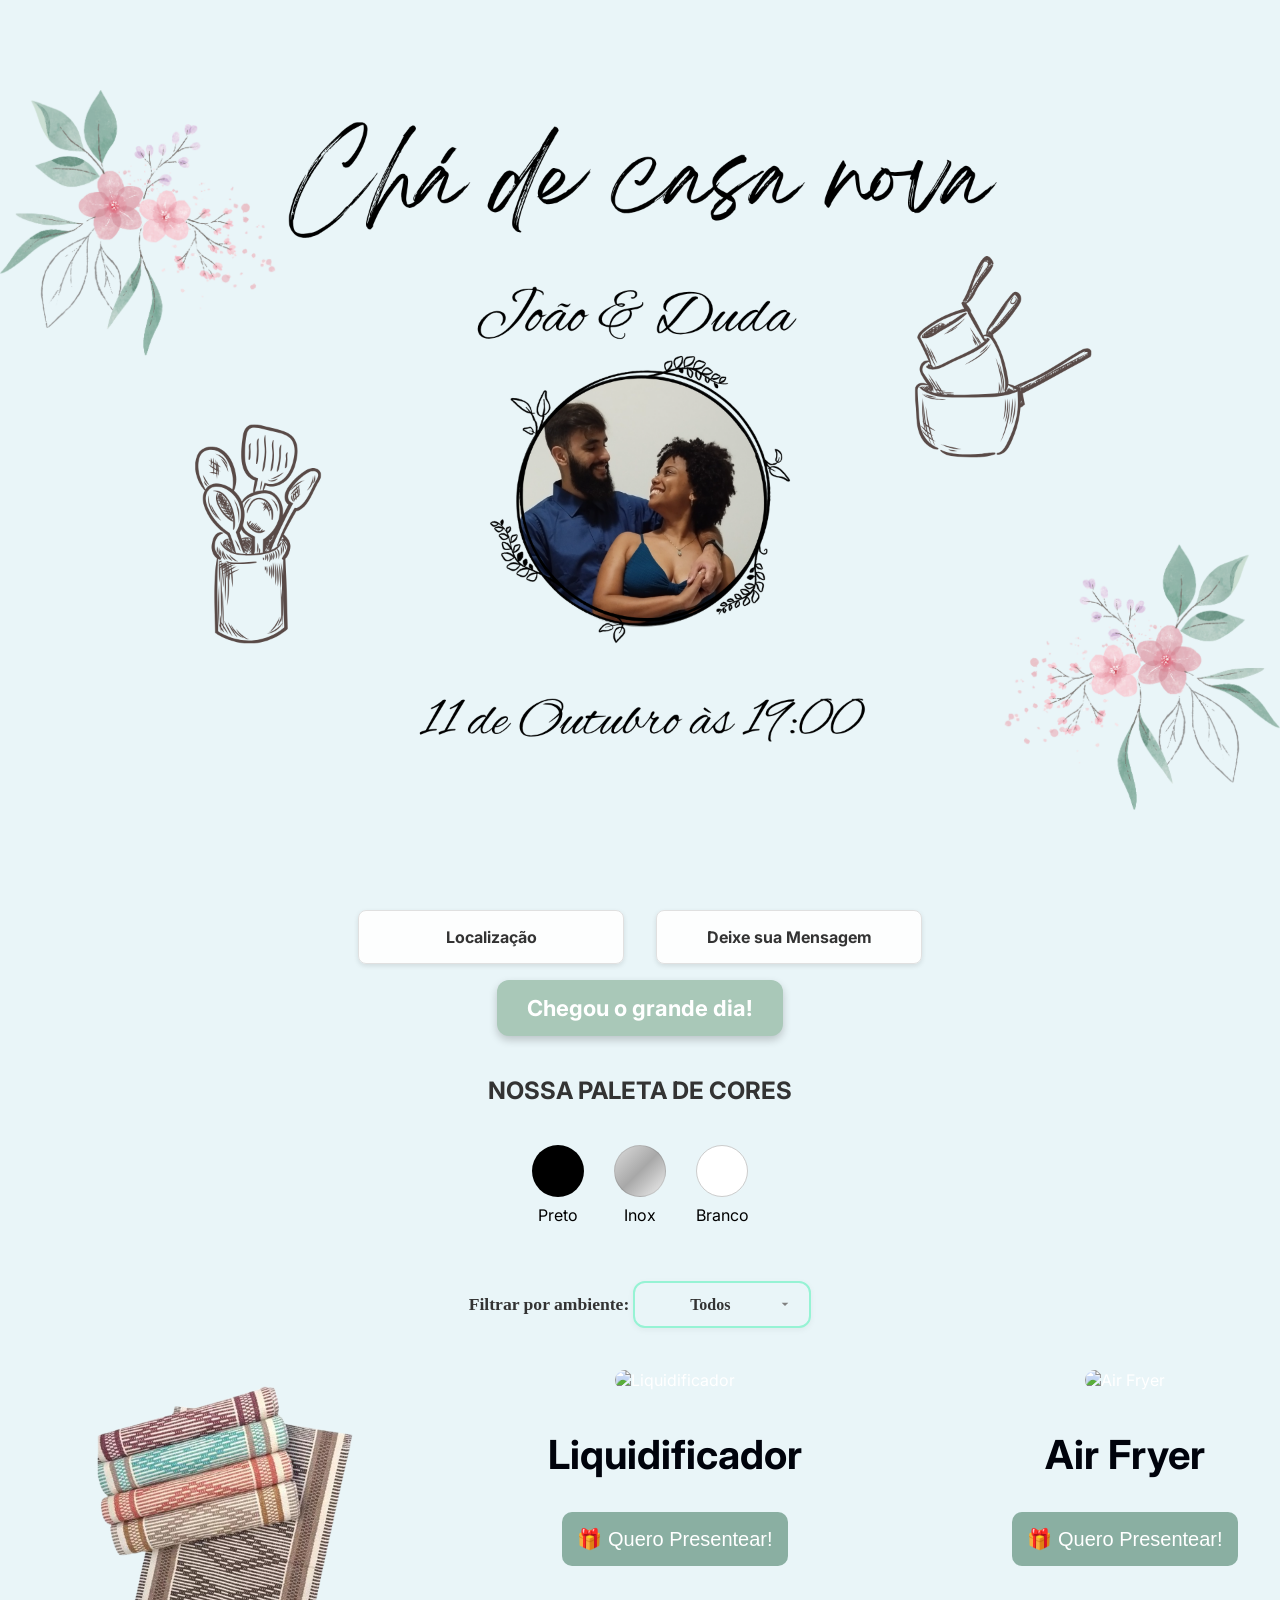
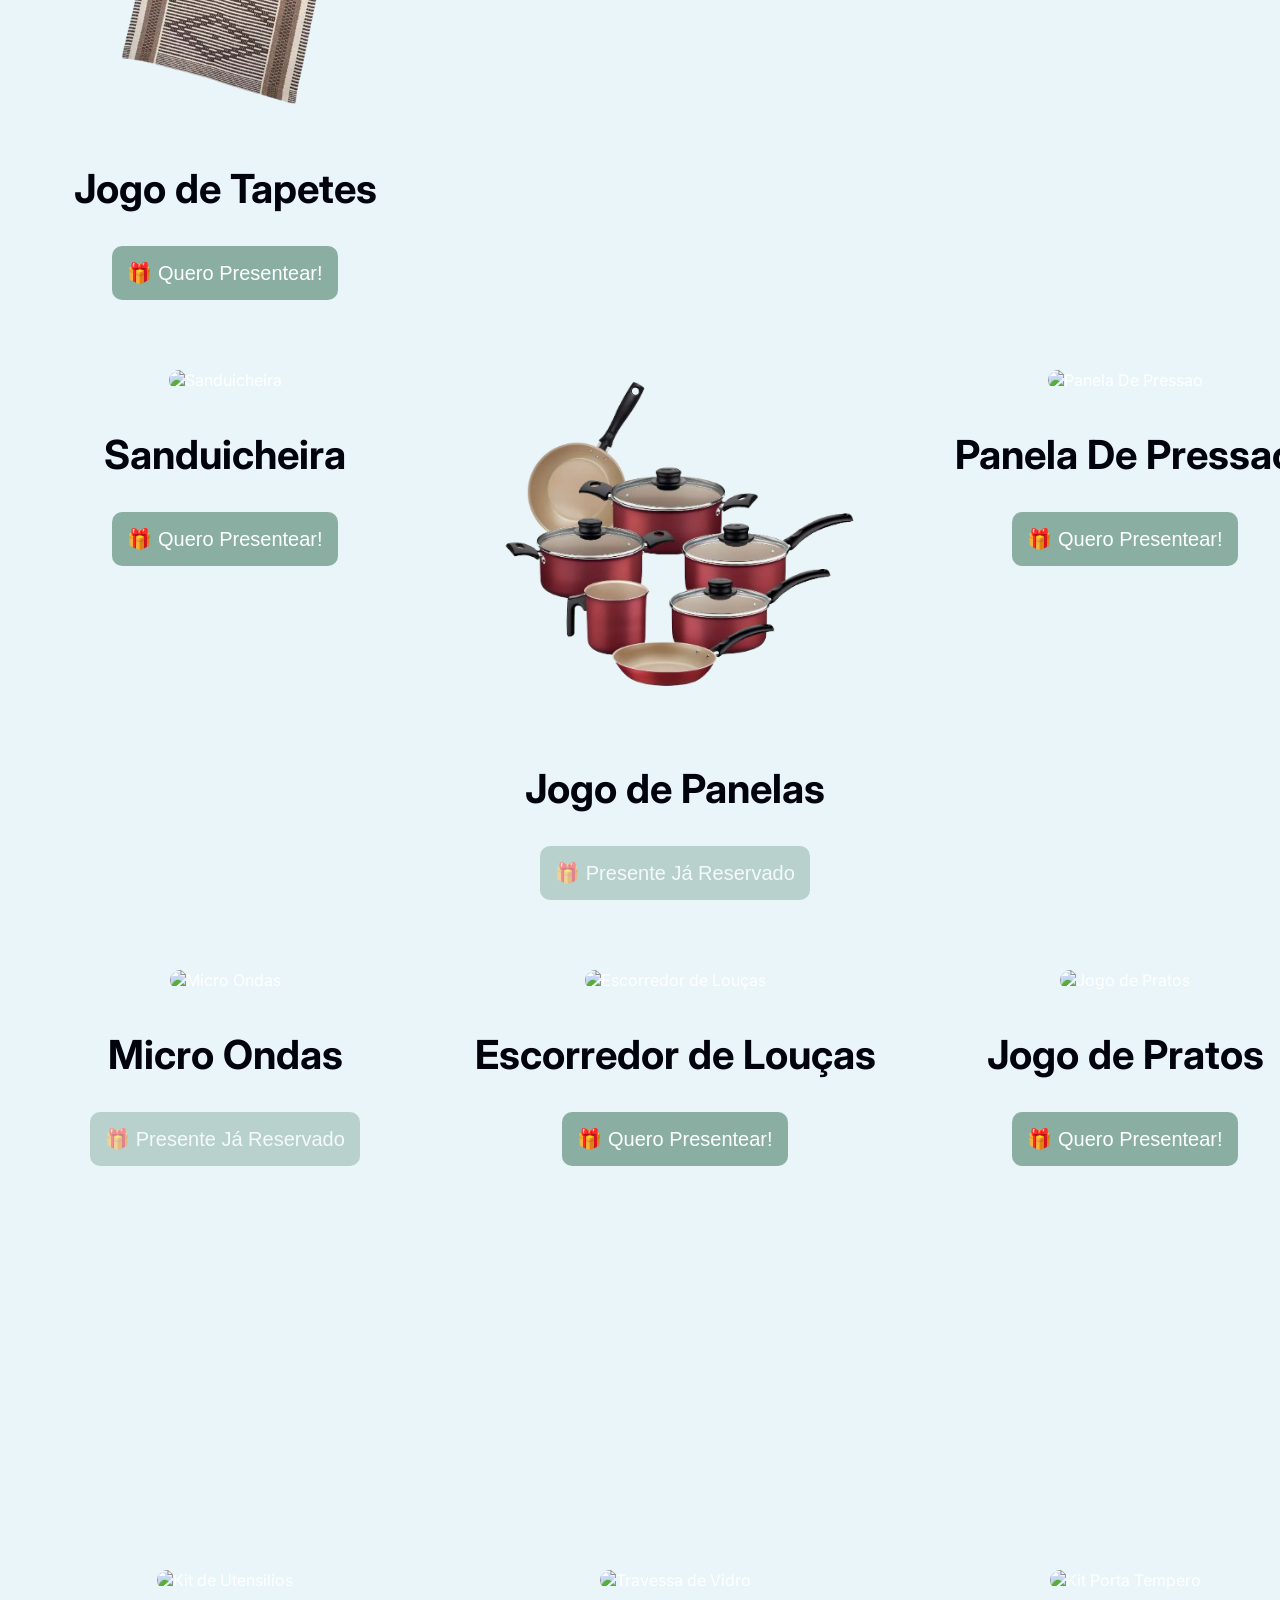
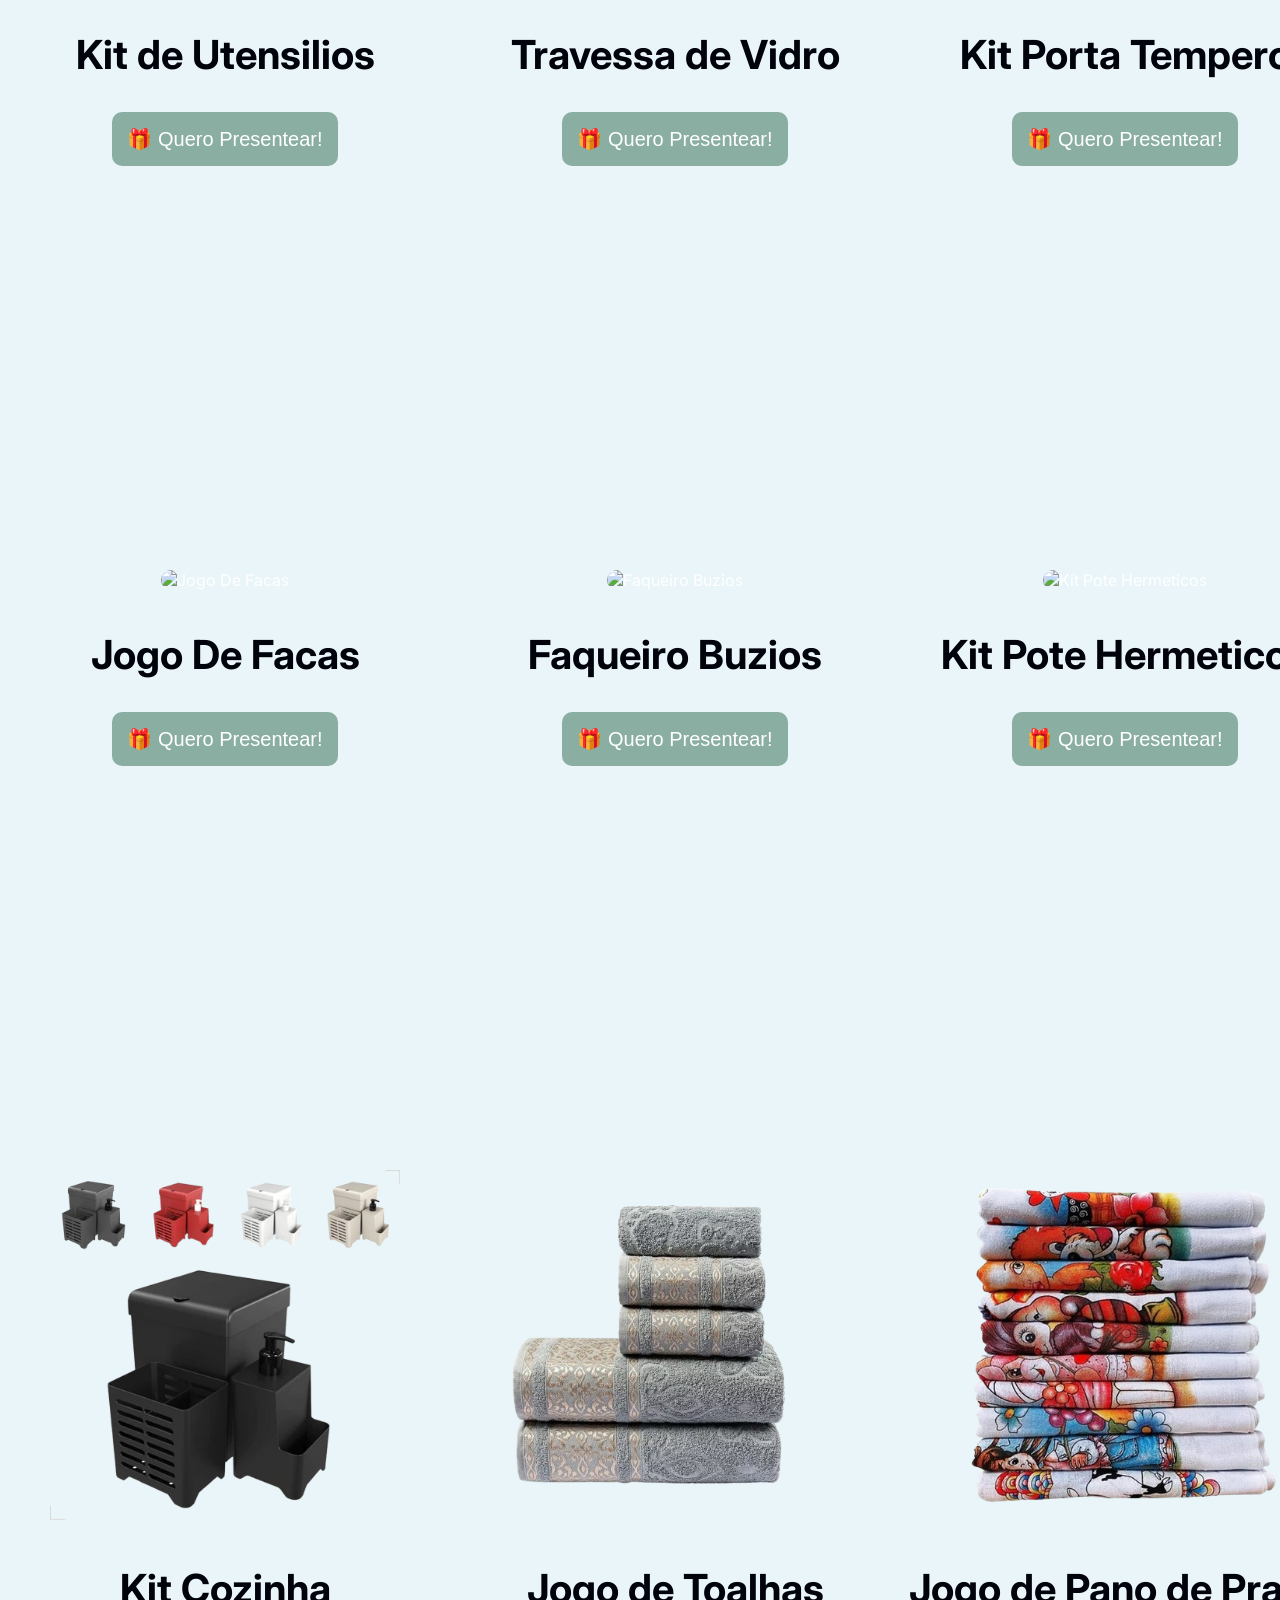
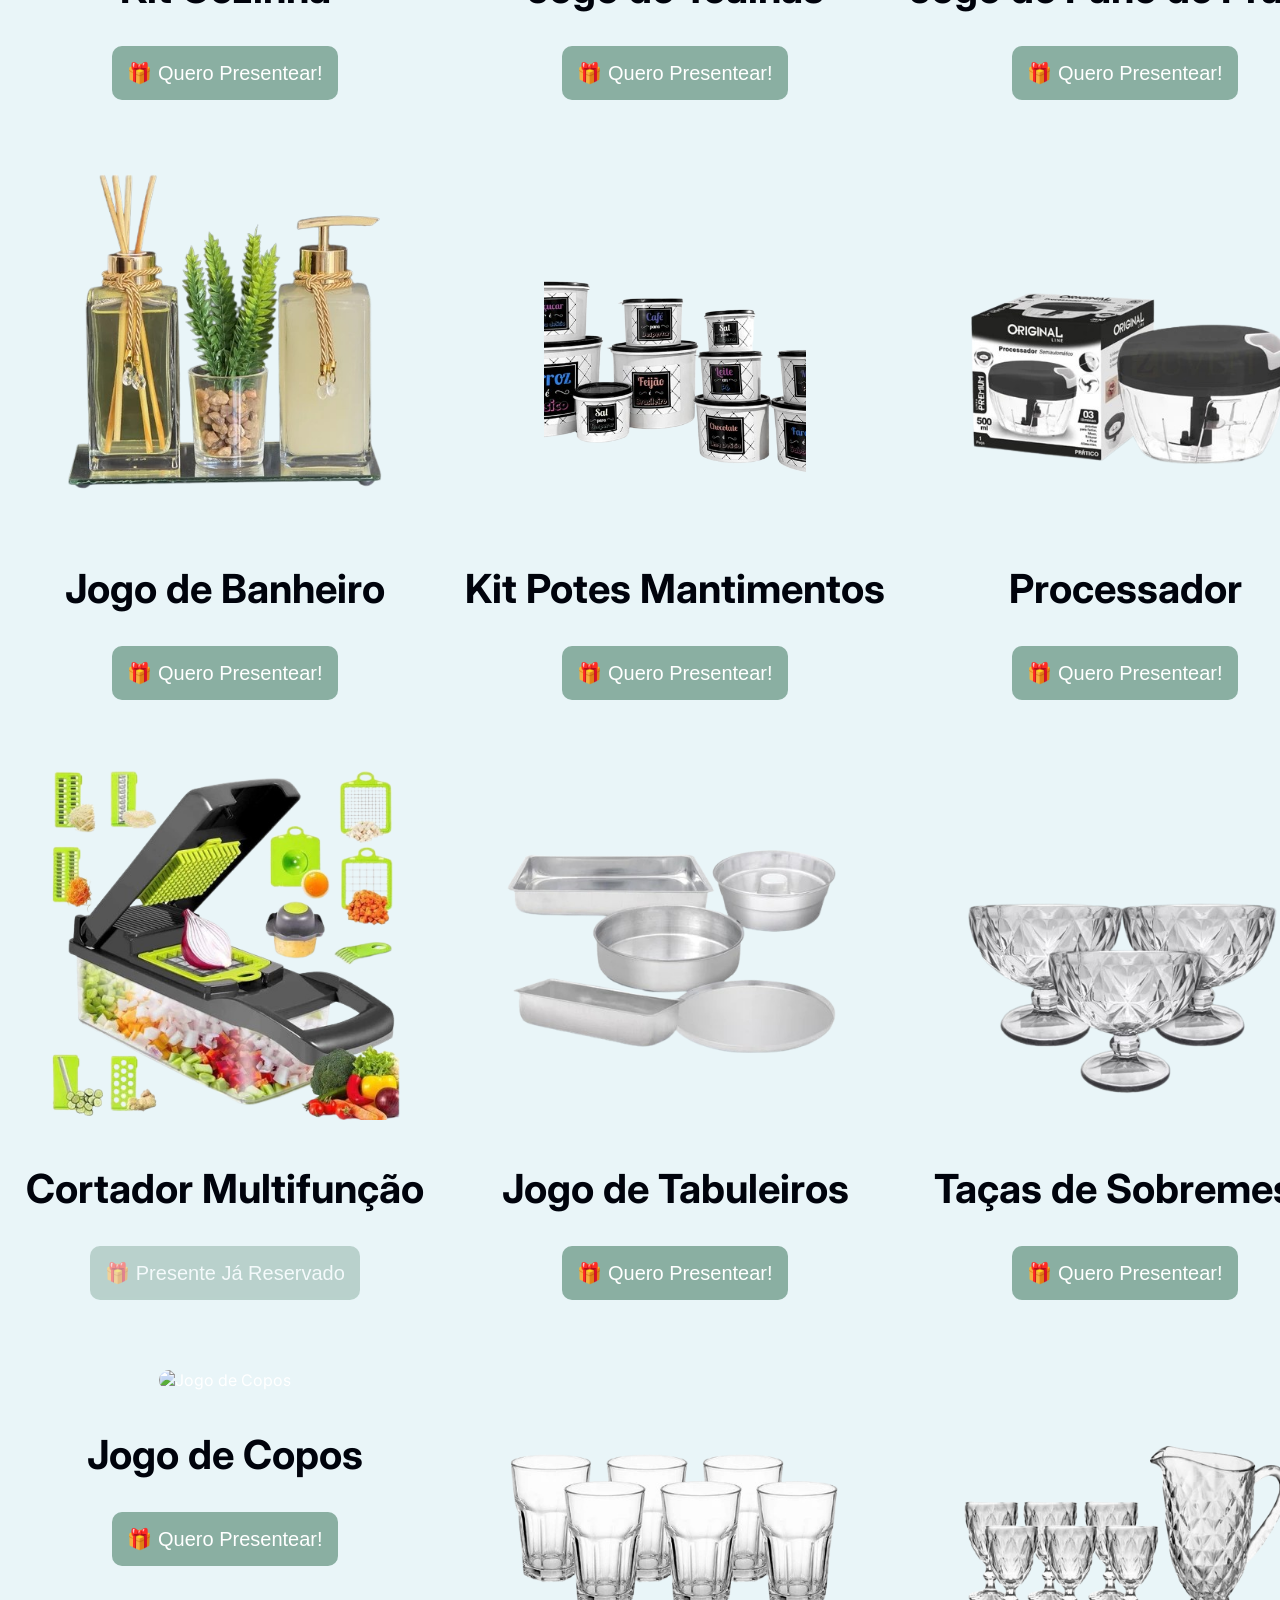
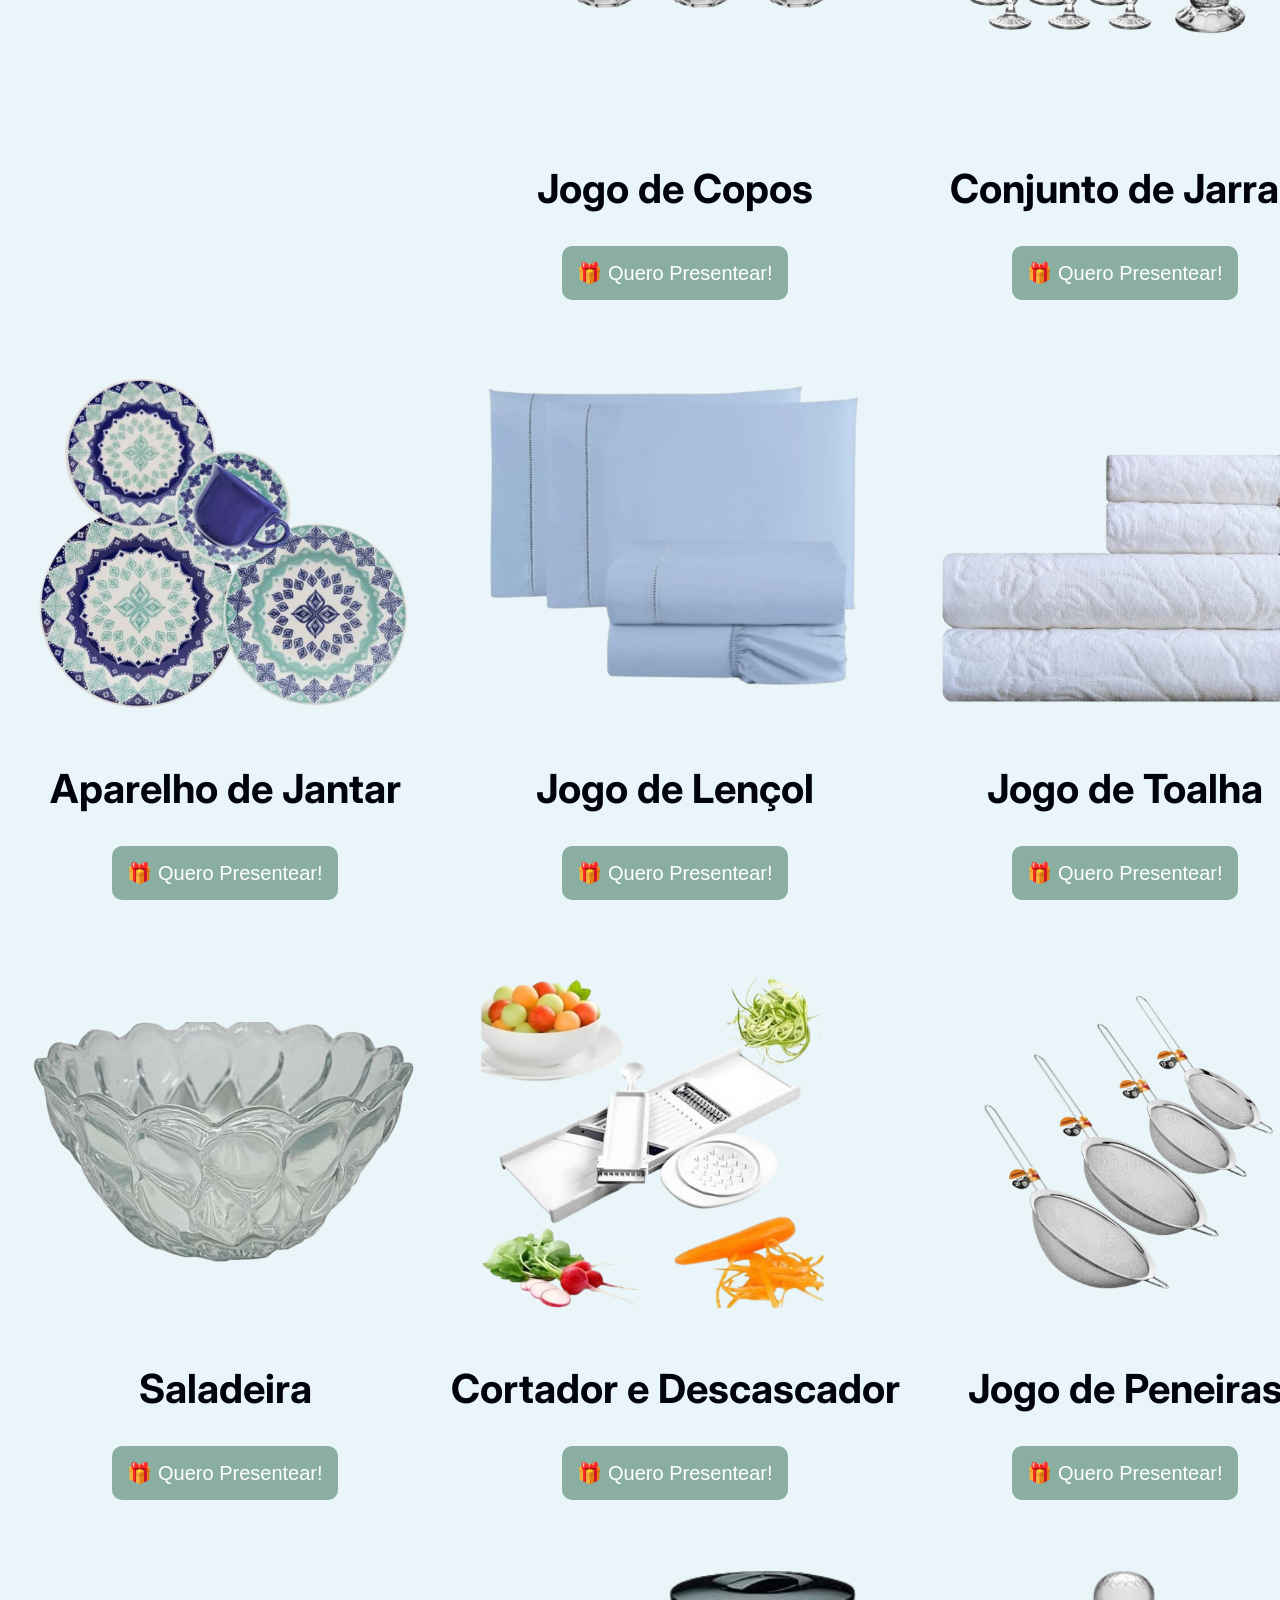
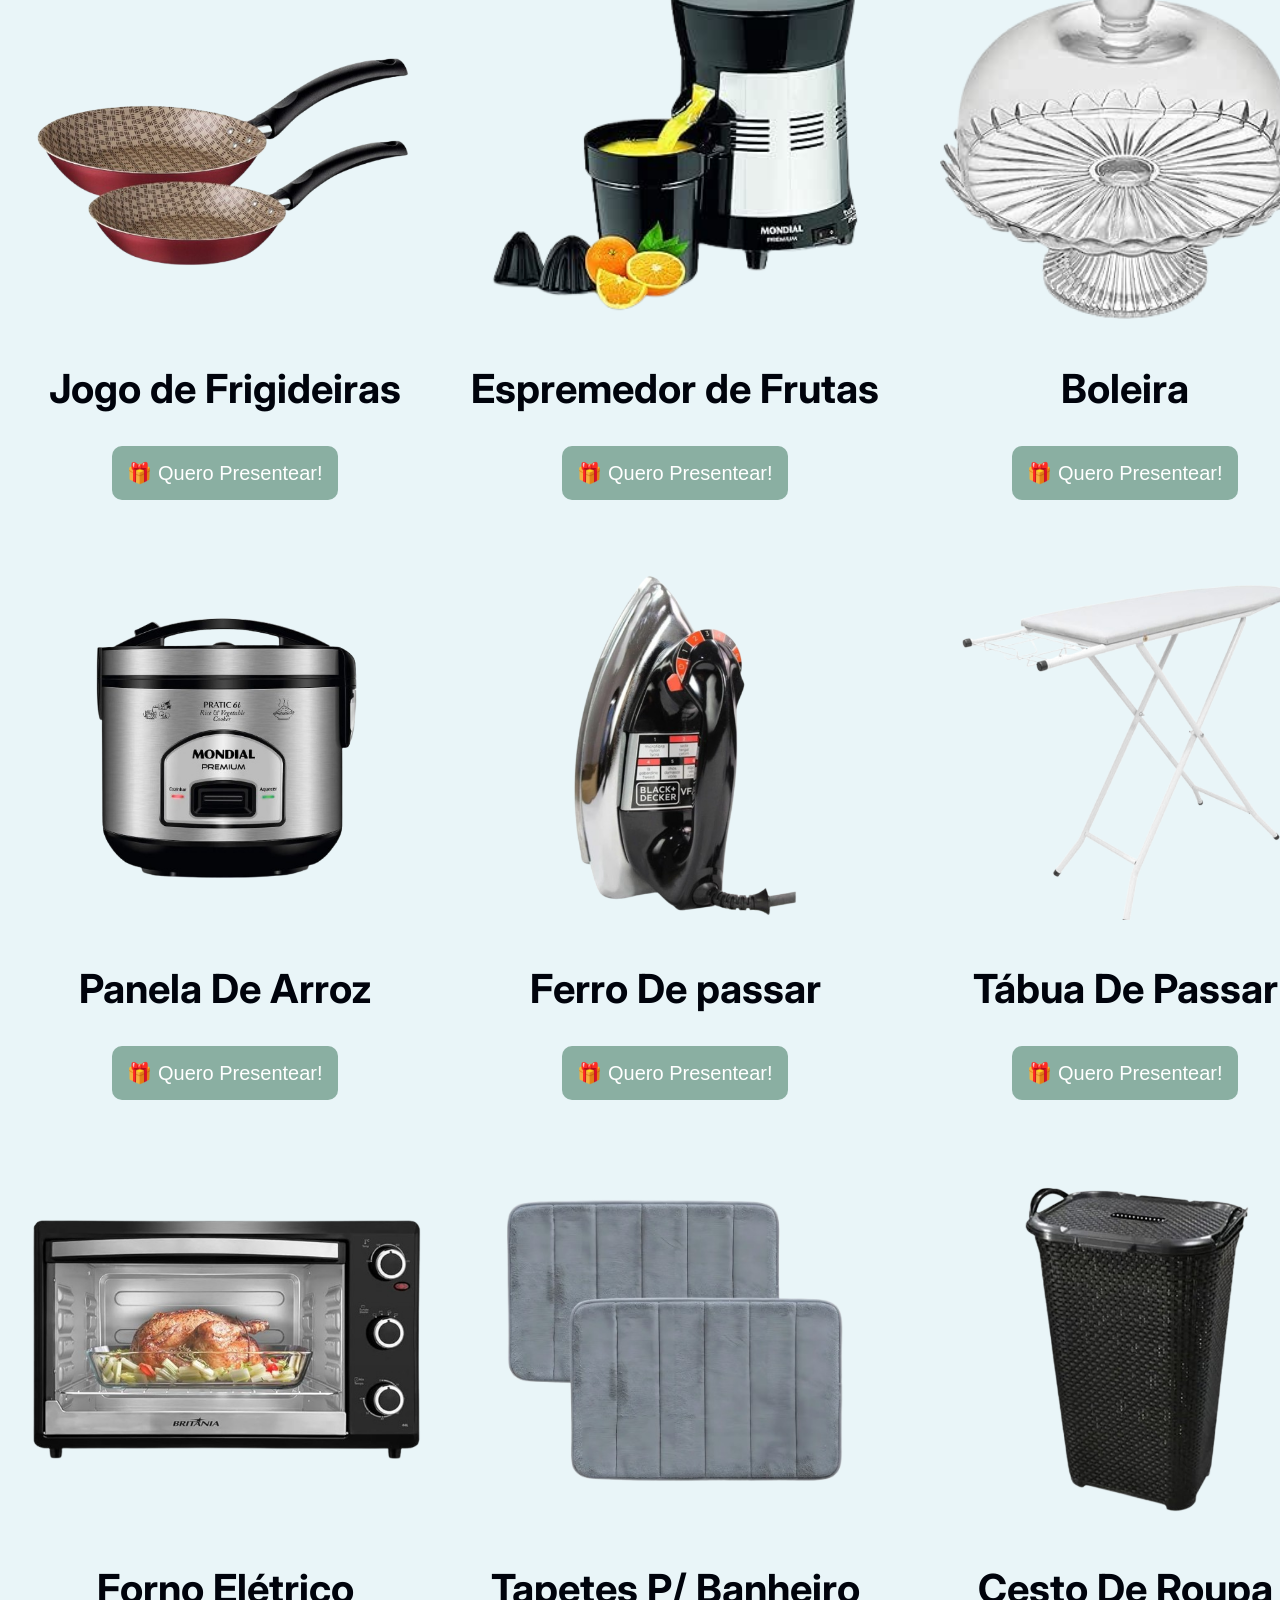
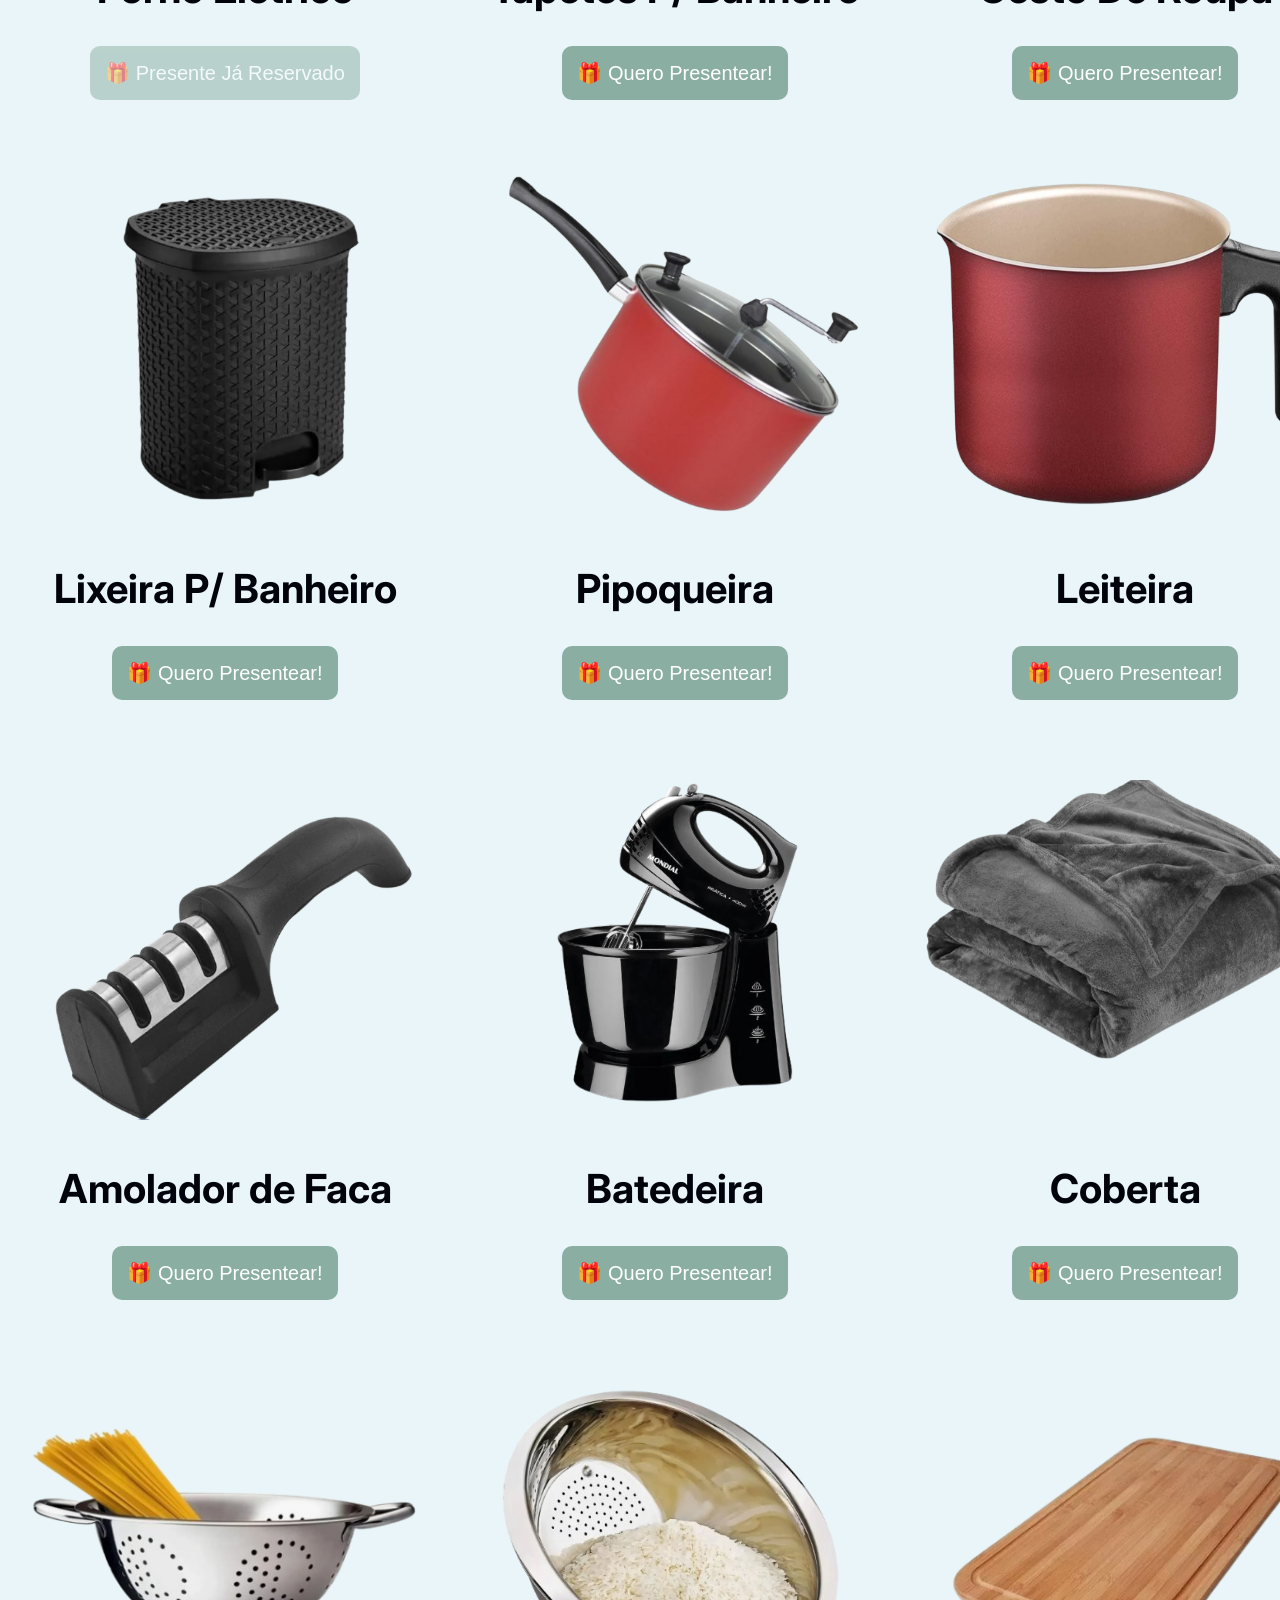
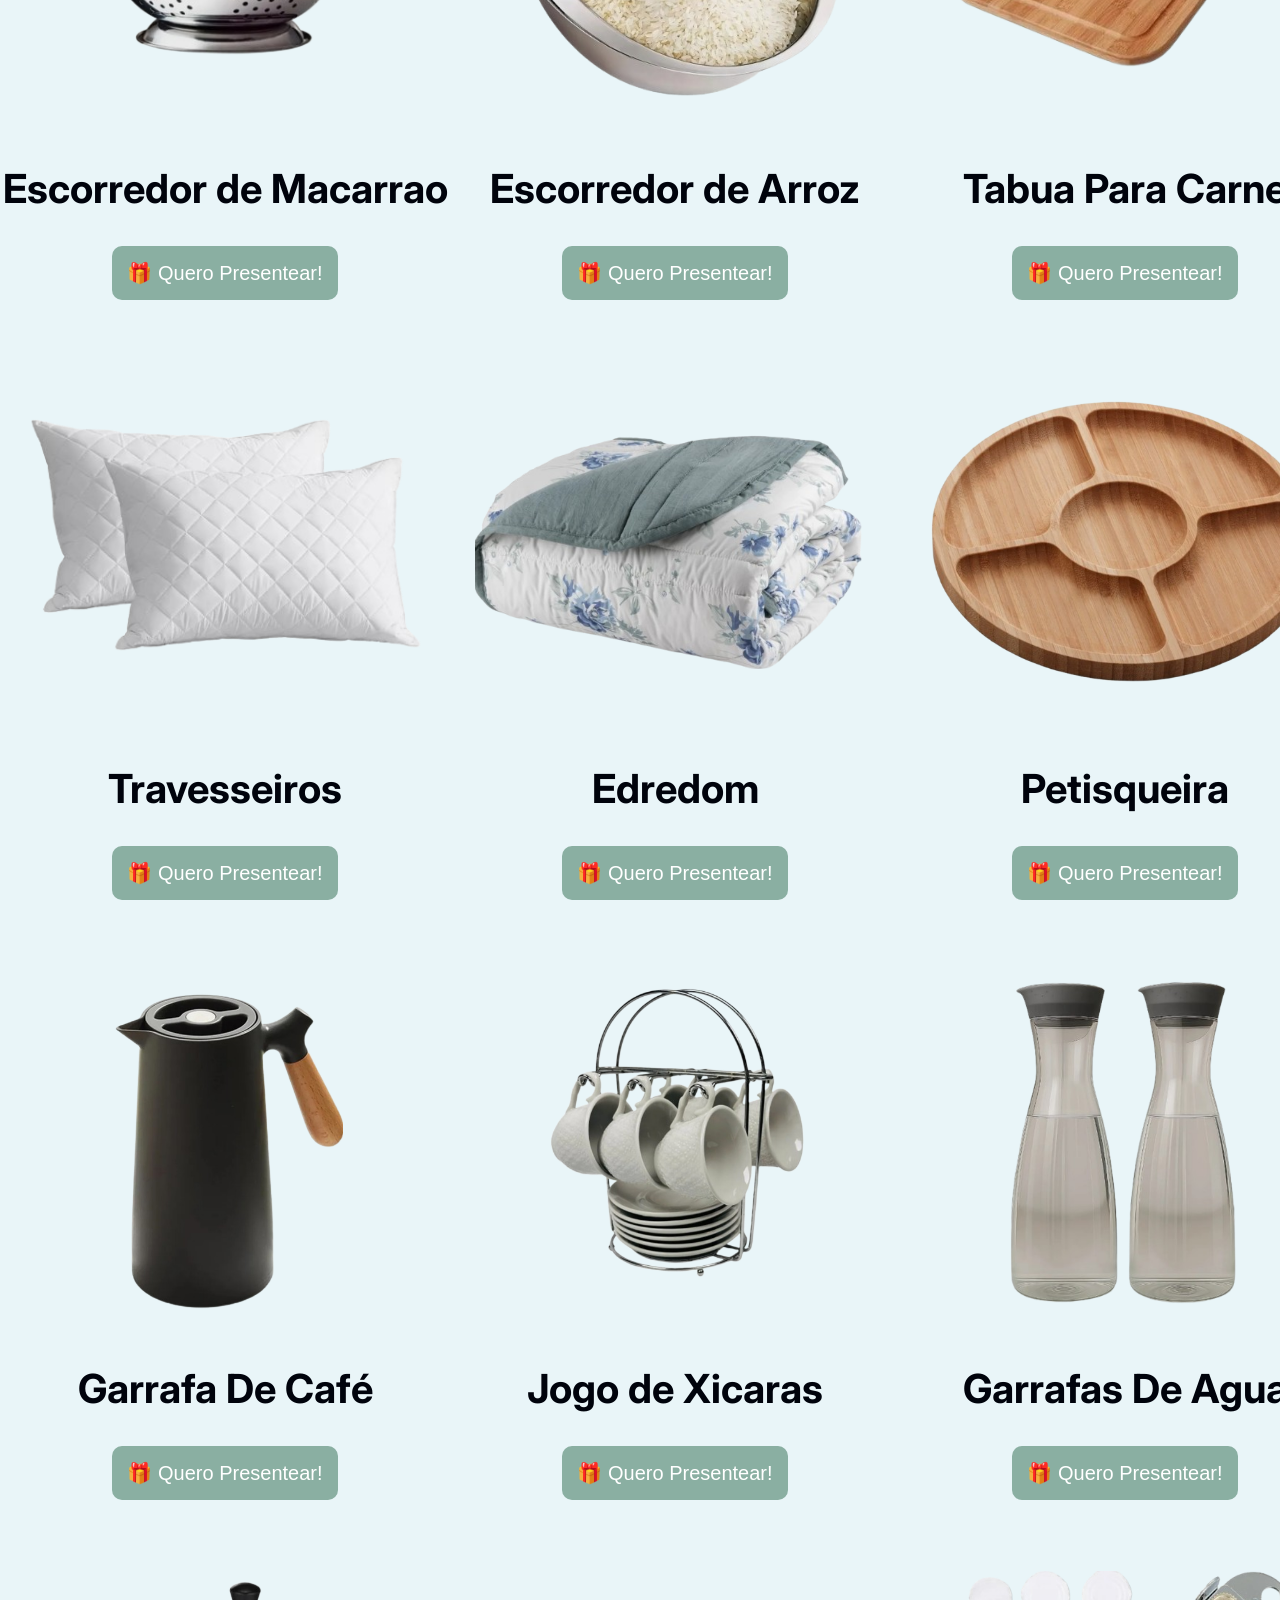
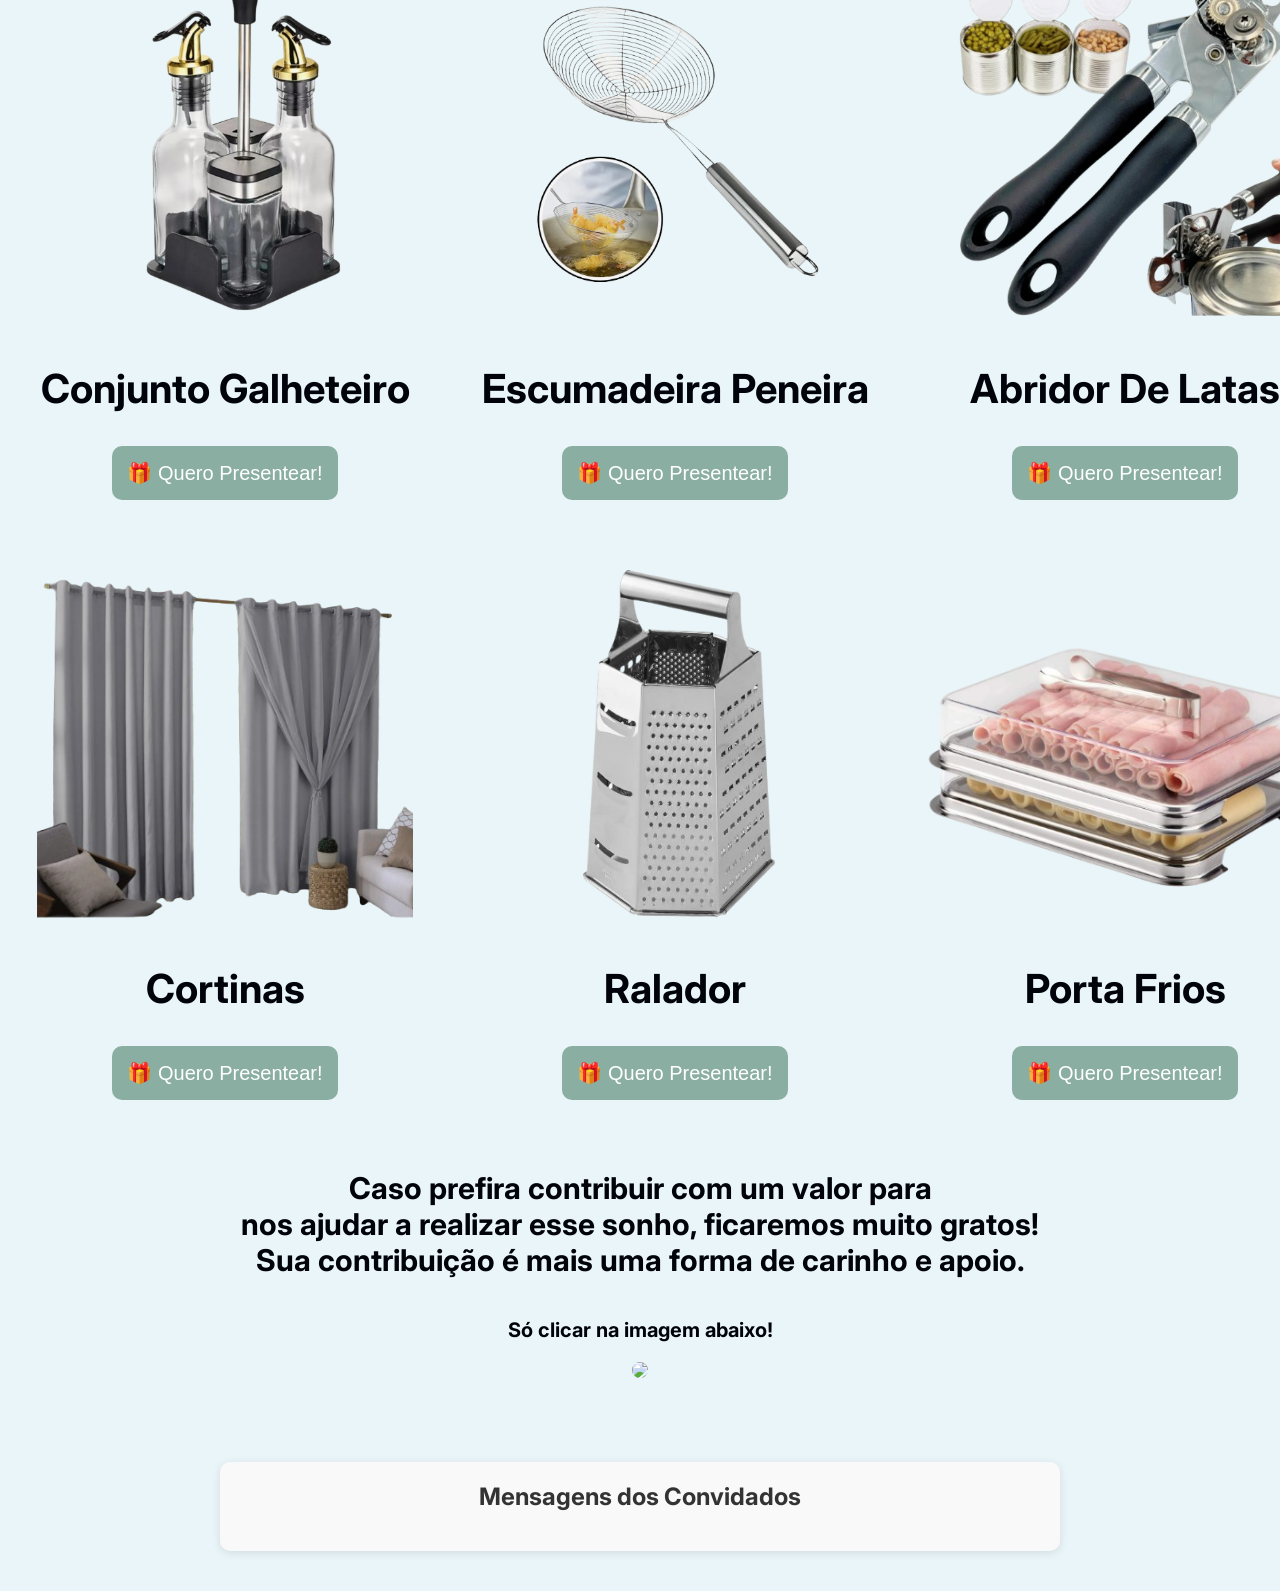
==== commit 2542e6b4: "Att produtos" ====
--- a/index.html
+++ b/index.html
@@ -51,8 +51,8 @@
         </div>
 
         <section class="filtro-container">
-            <label for="filtro" class="titulo_paleta">Filtrar por ambiente:</label>
-            <select id="filtro">
+            <label for="filtro" class="filtro-label">Filtrar por ambiente:</label>
+            <select id="filtro" class="filtro-select">
                 <option value="Todos">Todos</option>
                 <option value="Cozinha">Cozinha</option>
                 <option value="Banheiro">Banheiro</option>
--- a/css/index.css
+++ b/css/index.css
@@ -322,6 +322,51 @@
     }
 }
 
+/* Label do filtro */
+.filtro-label {
+    font-family: 'Georgia', serif;
+    font-weight: bold;
+    font-size: 1.1rem;
+    color: #333;
+    margin-bottom: 0.5rem;
+    text-align: center;
+}
+
+/* Estilo do select */
+.filtro-select {
+    appearance: none;
+    -webkit-appearance: none;
+    -moz-appearance: none;
+
+    font-family: 'Georgia', serif;
+    background-color: #e9f5f8;
+    border: 2px solid #96f3d4;
+    border-radius: 12px;
+    padding: 0.8em 2.5em 0.8em 1em;
+    font-weight: bold;
+    color: #333;
+    font-size: 1rem;
+    text-align: center;
+    text-align-last: center;
+    cursor: pointer;
+    transition: 0.3s ease;
+    box-shadow: 0 2px 6px rgba(0, 0, 0, 0.05);
+
+    background-image: url("data:image/svg+xml;utf8,<svg fill='gray' height='20' viewBox='0 0 24 24' width='20' xmlns='http://www.w3.org/2000/svg'><path d='M7 10l5 5 5-5z'/></svg>");
+    background-repeat: no-repeat;
+    background-position: right 1em center;
+    background-size: 1em;
+}
+
+.filtro-select:focus {
+    outline: none;
+    border-color: #6c63ff;
+    box-shadow: 0 0 0 3px rgba(108, 99, 255, 0.2);
+}
+
+.filtro-select option {
+    text-align: center;
+}
 
 
 /* .contador {
@@ -346,7 +391,7 @@
 } */
 
 .container_principal {
-    background-image: url('/img/chapanela1920.png');
+    background-image: url('/img/ChaDePanela.png');
     background-size: contain;
     background-repeat: no-repeat;
     background-position: center;
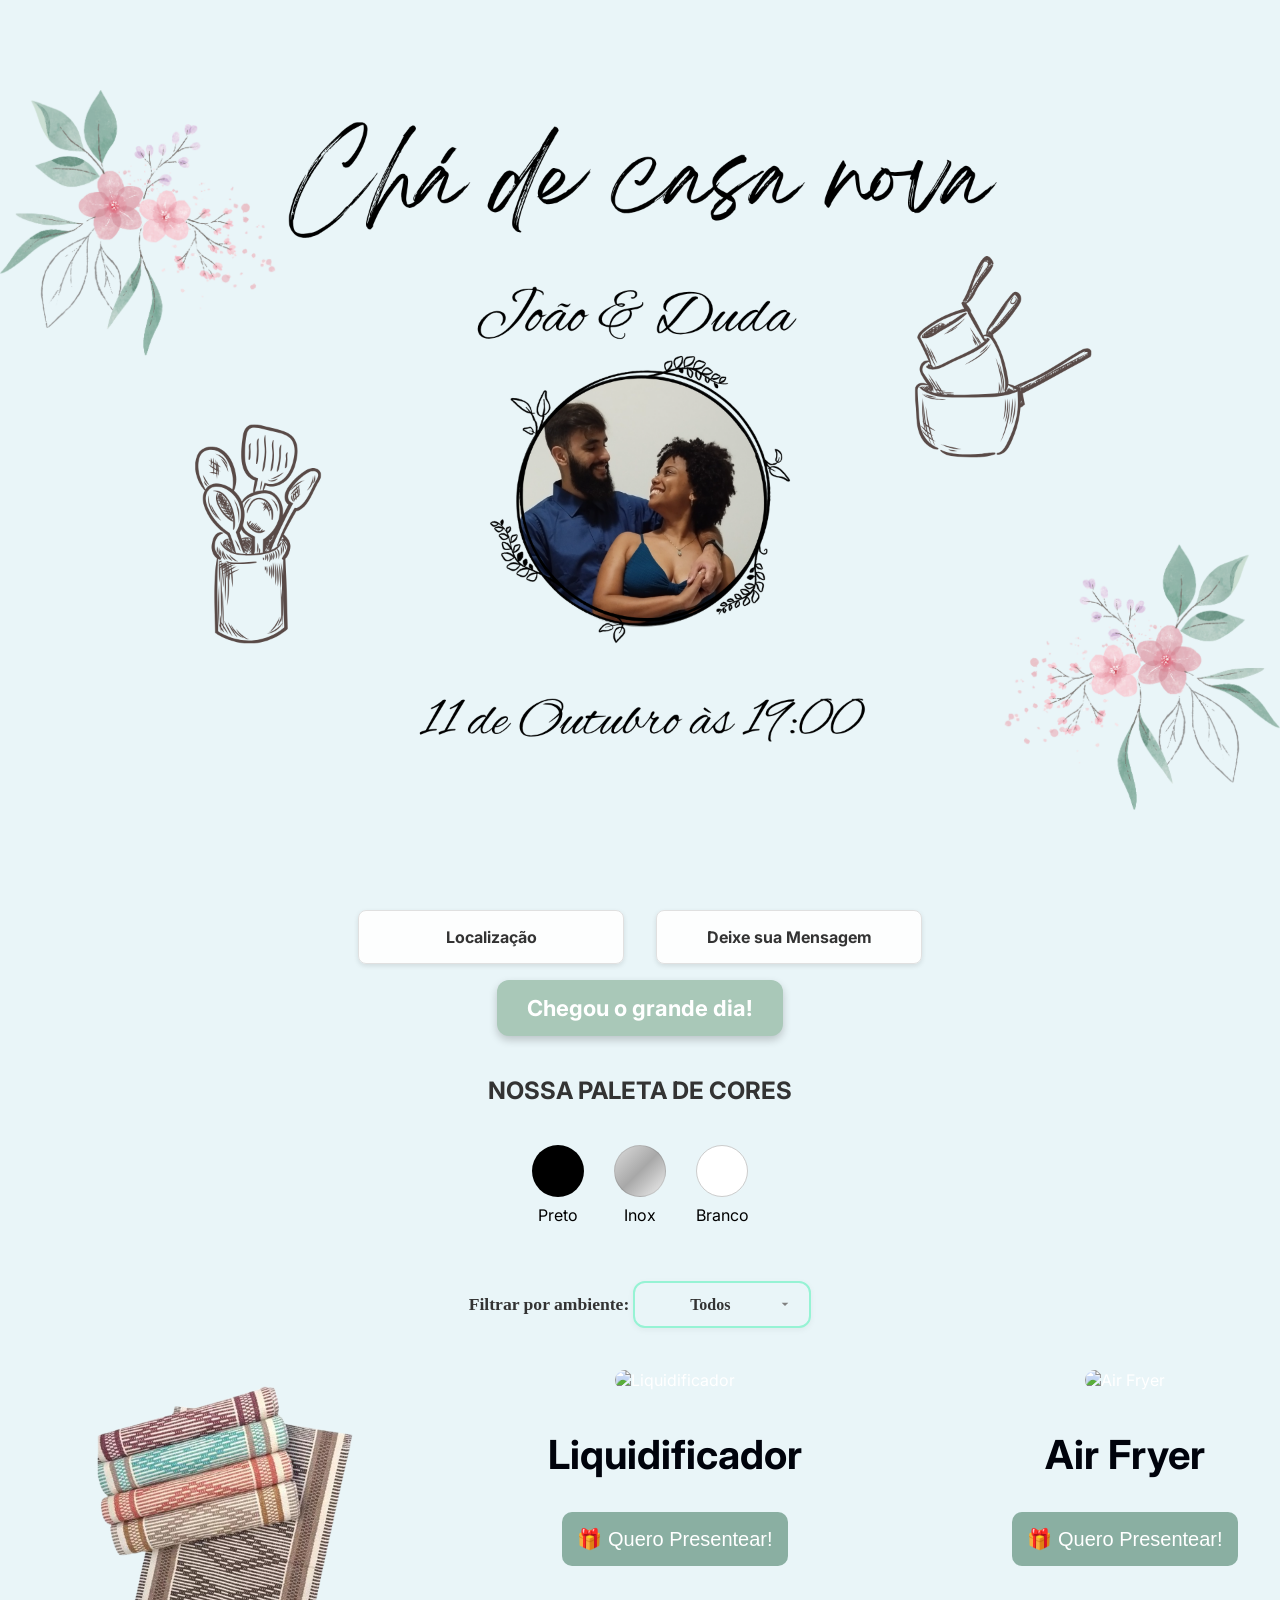
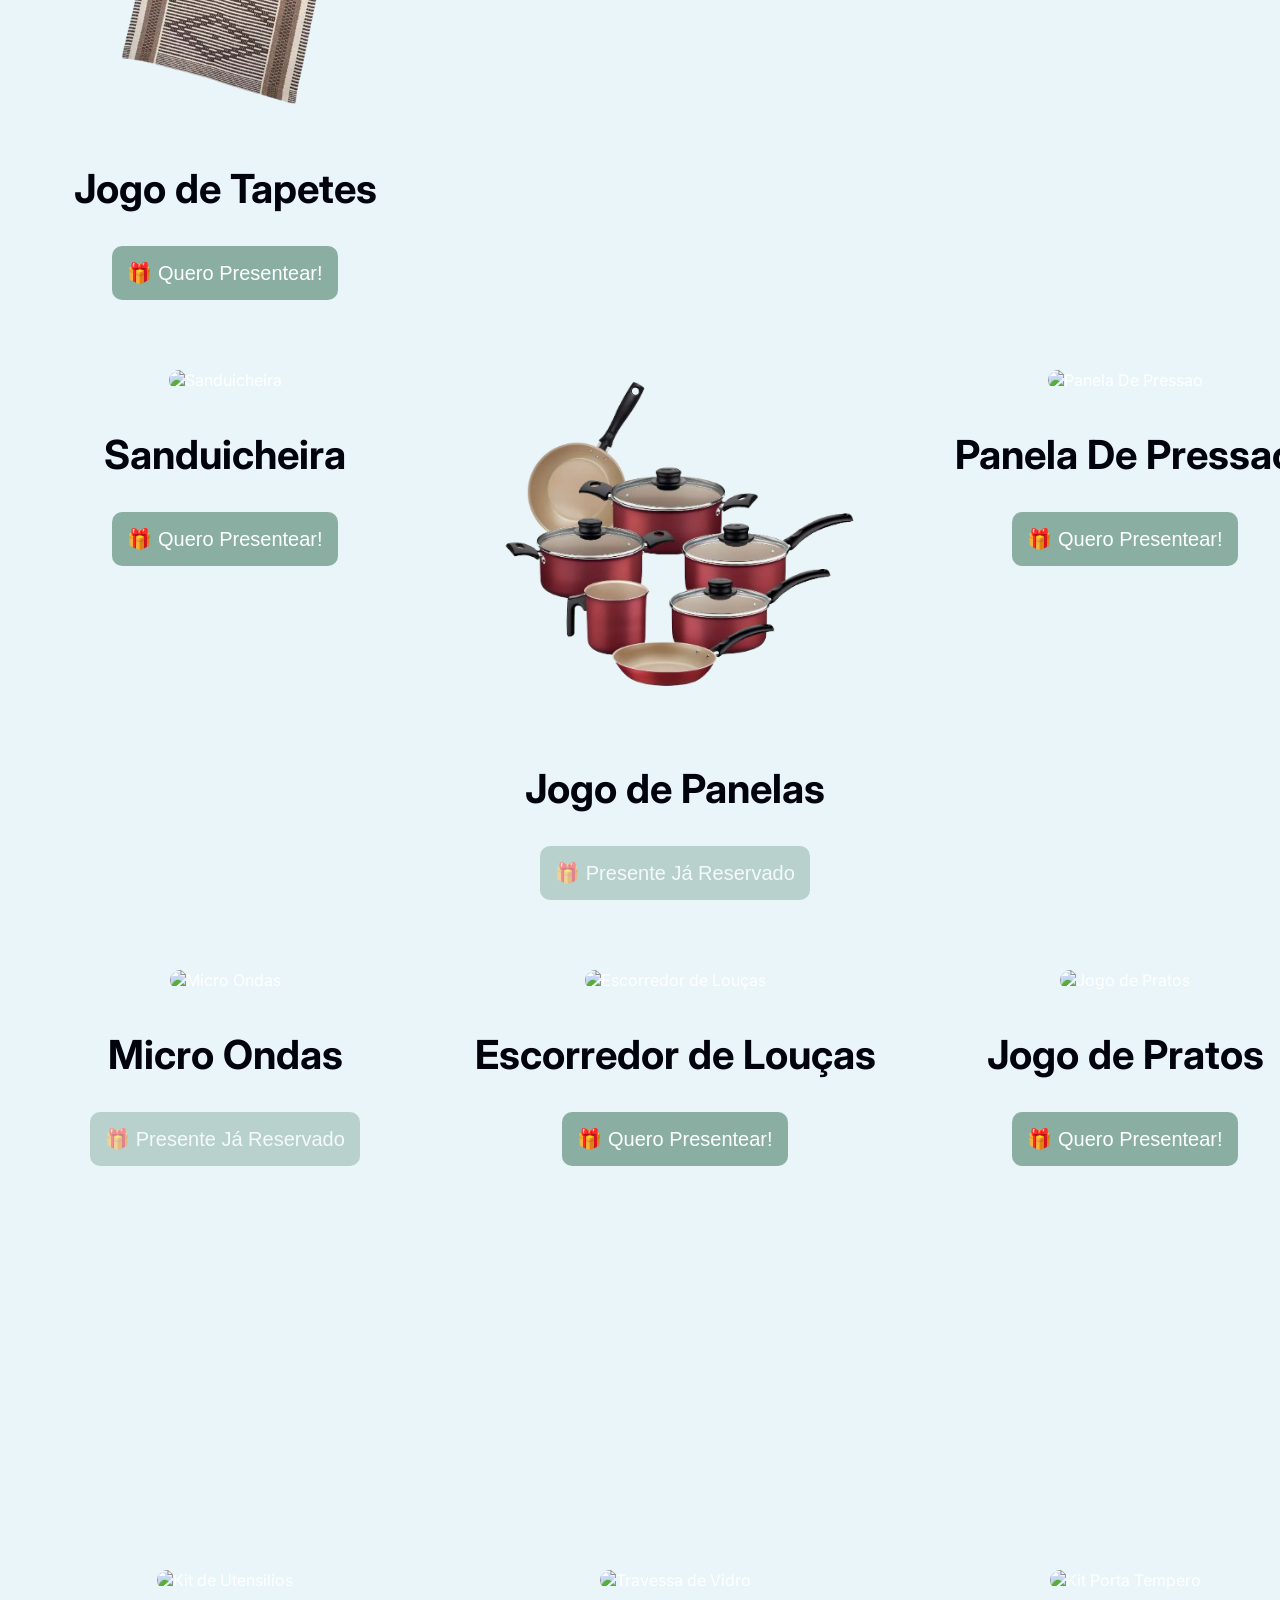
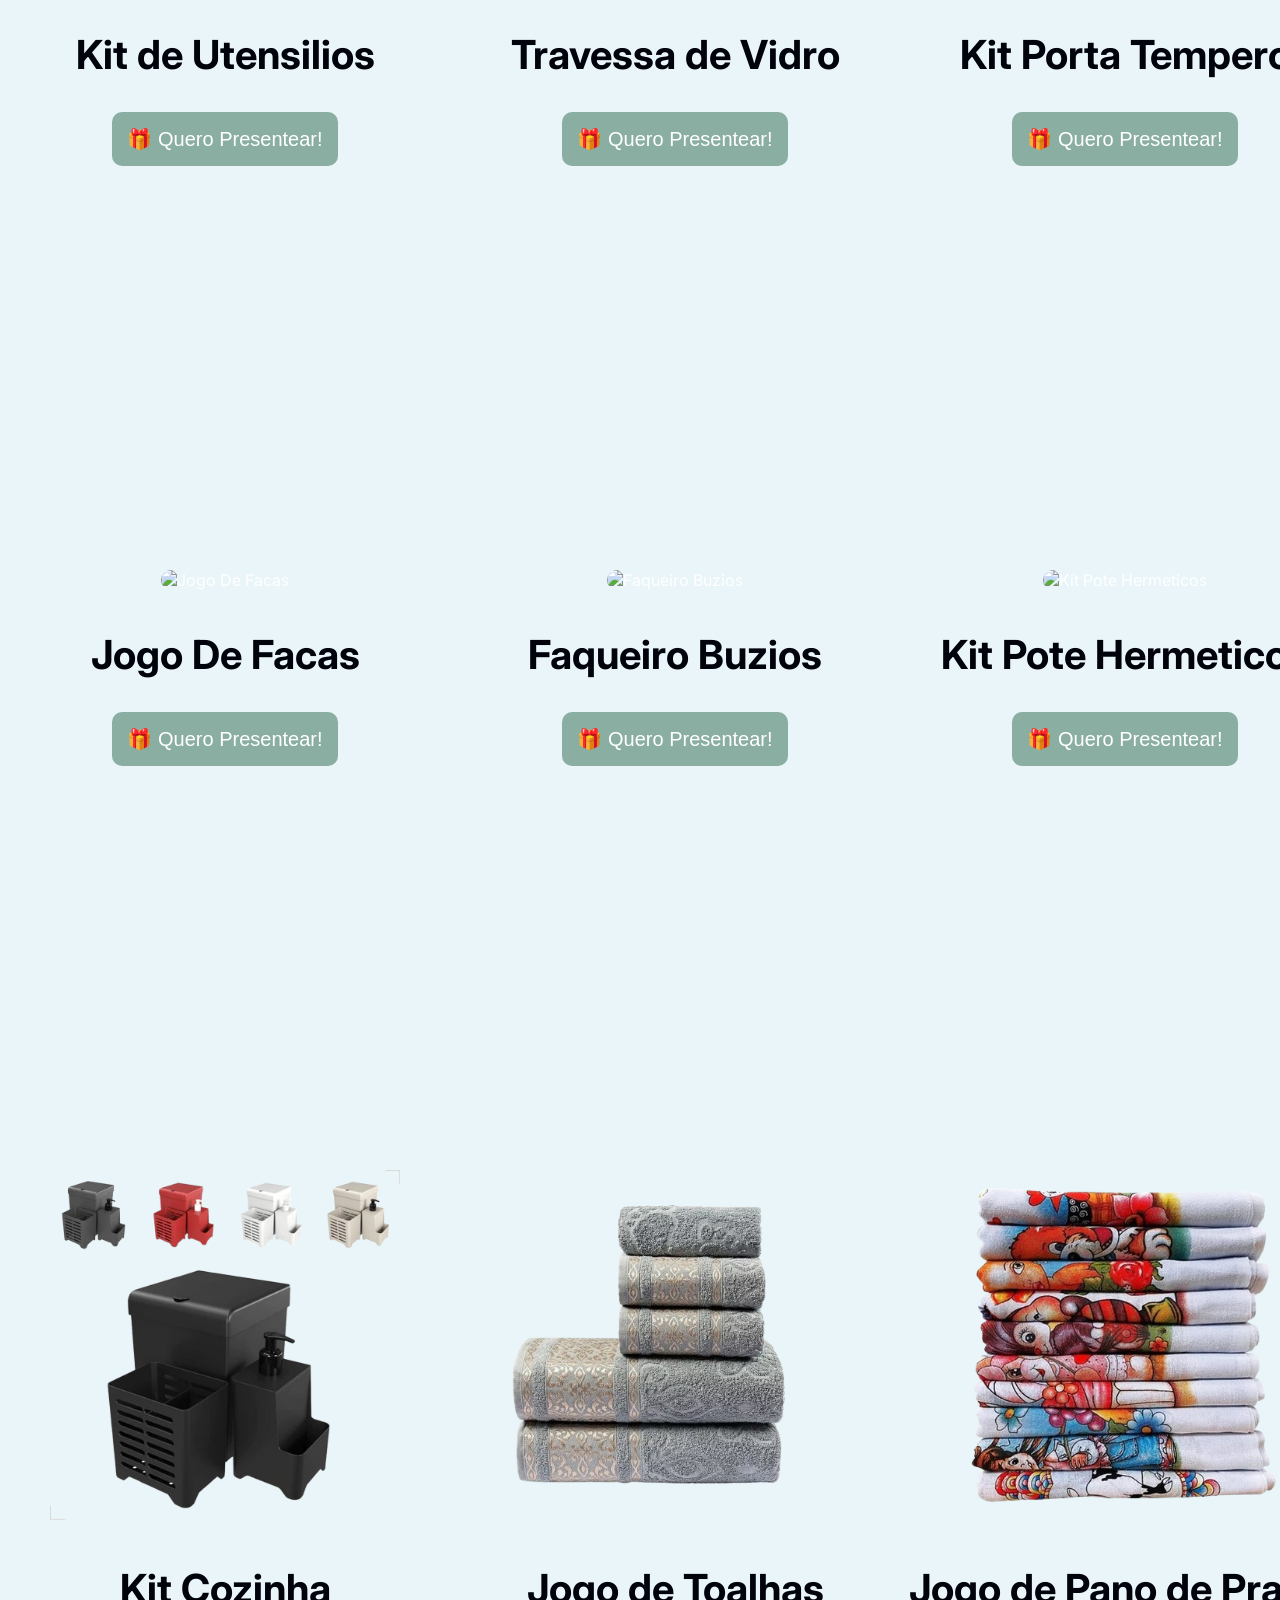
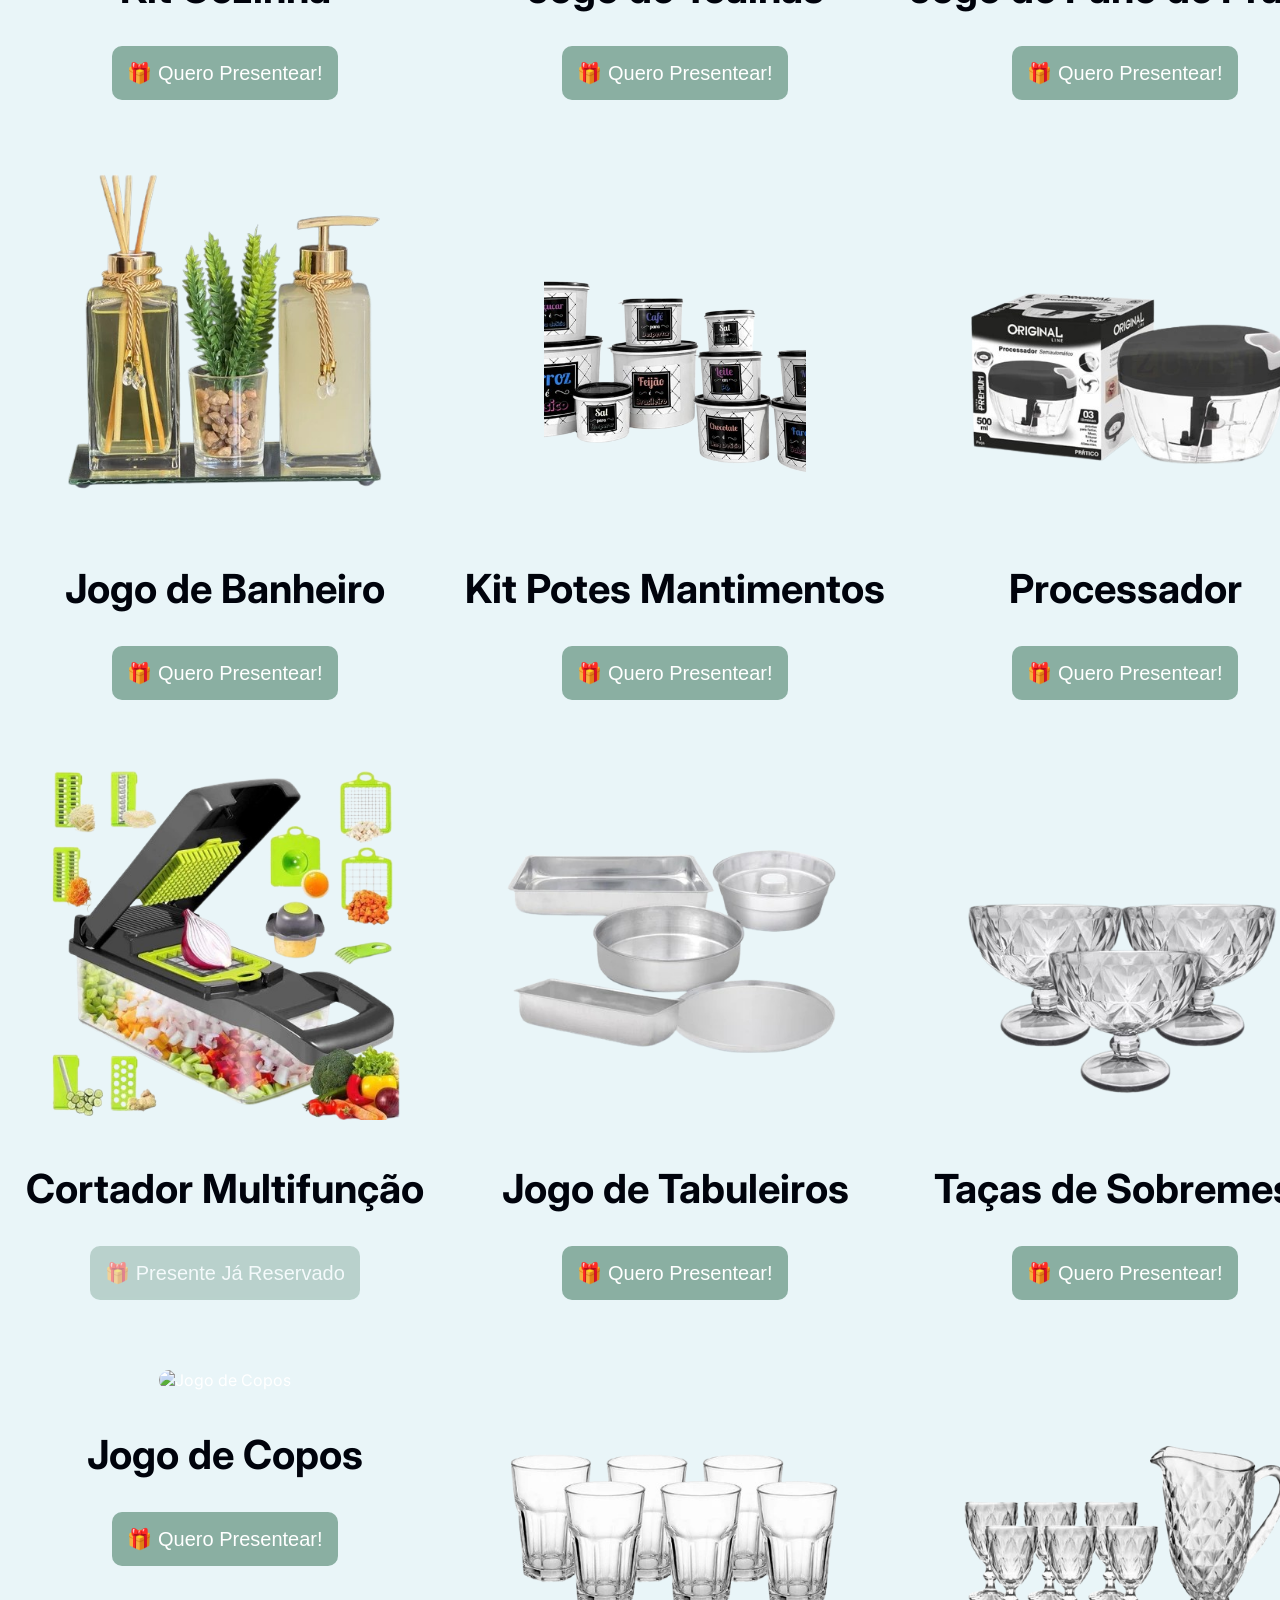
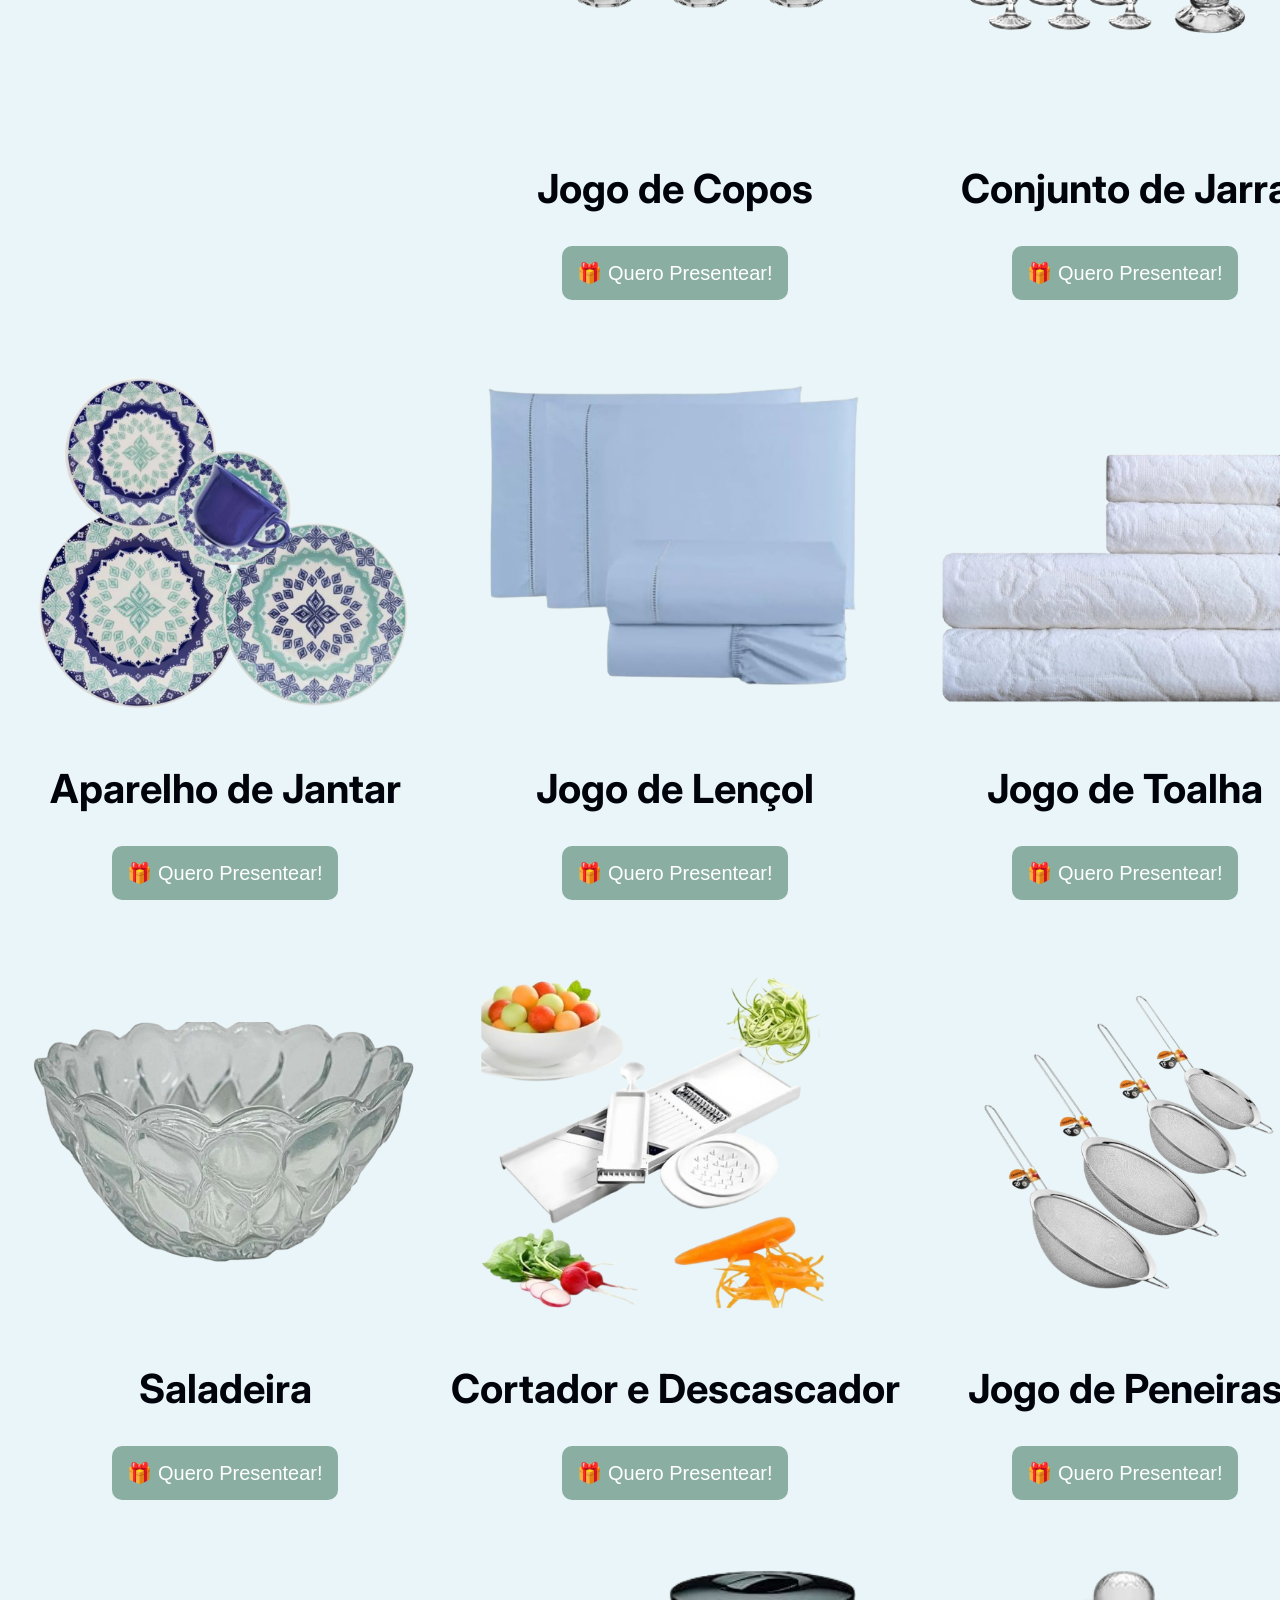
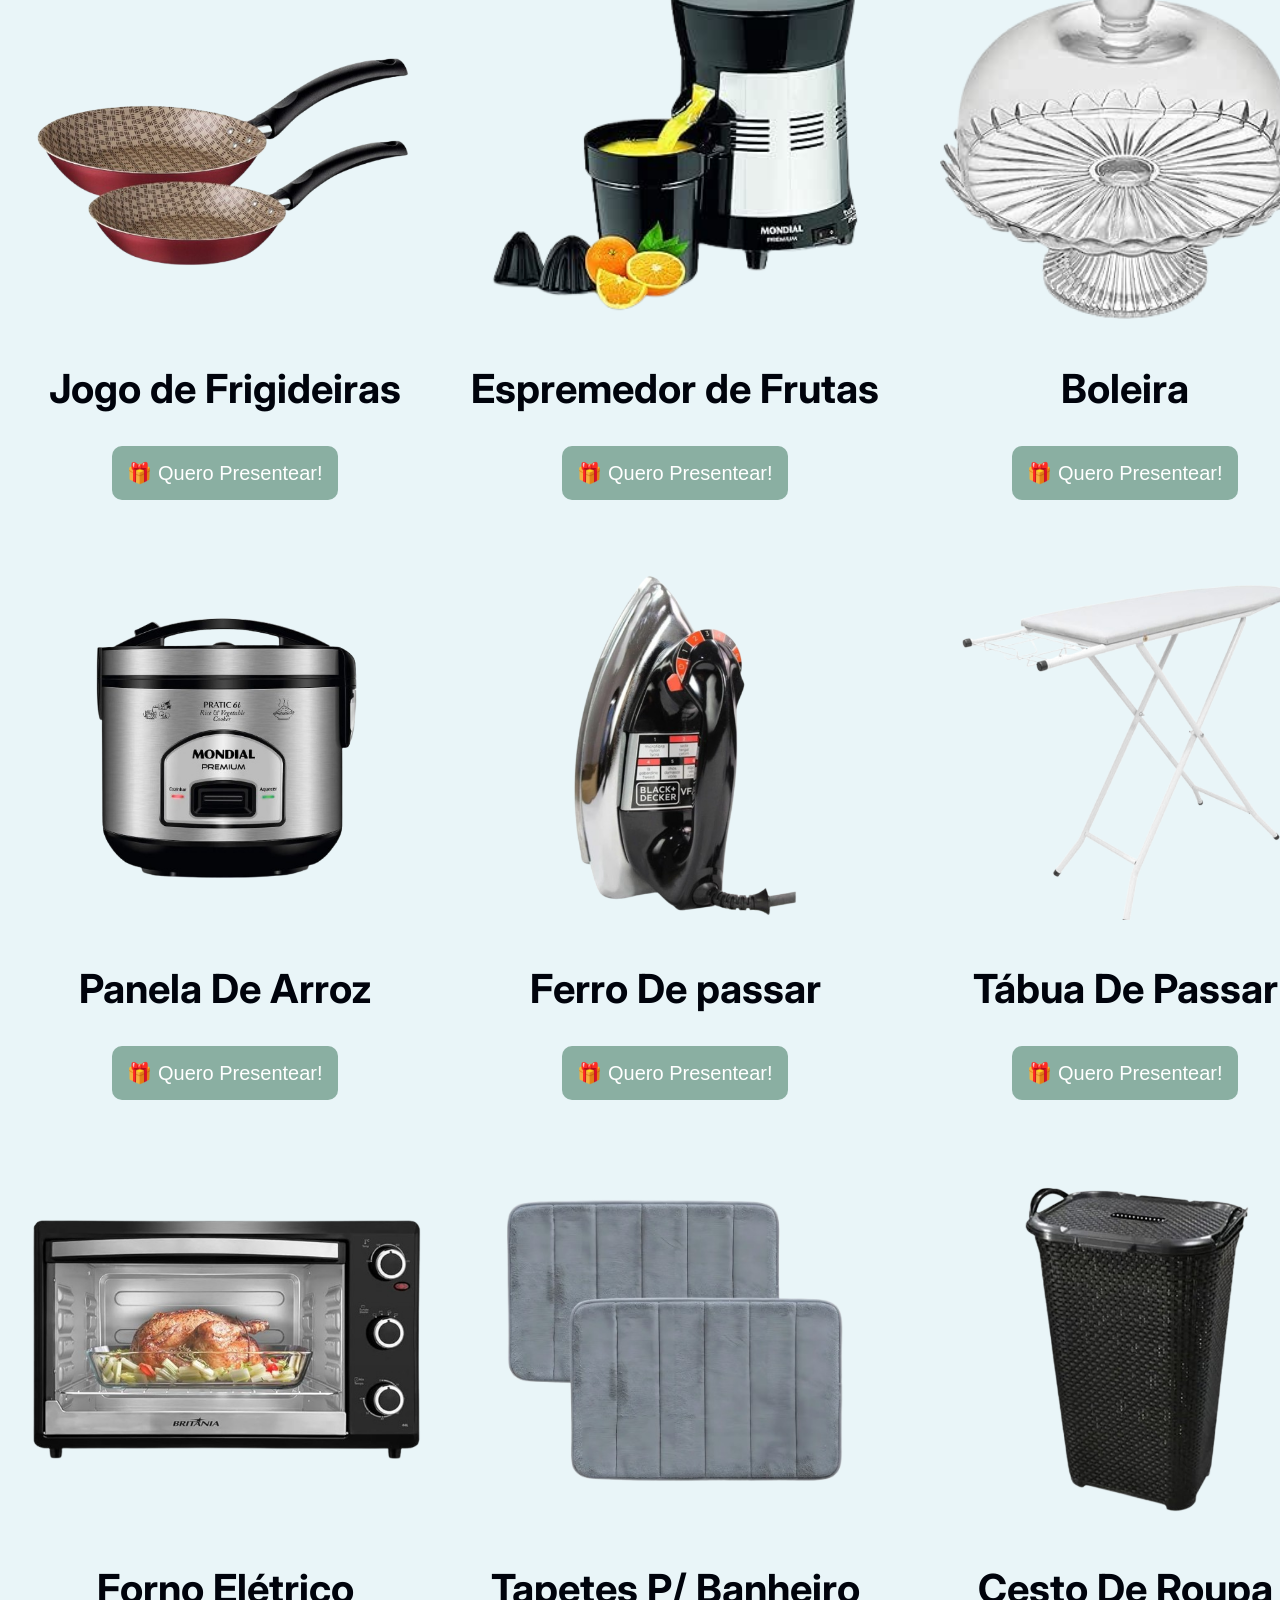
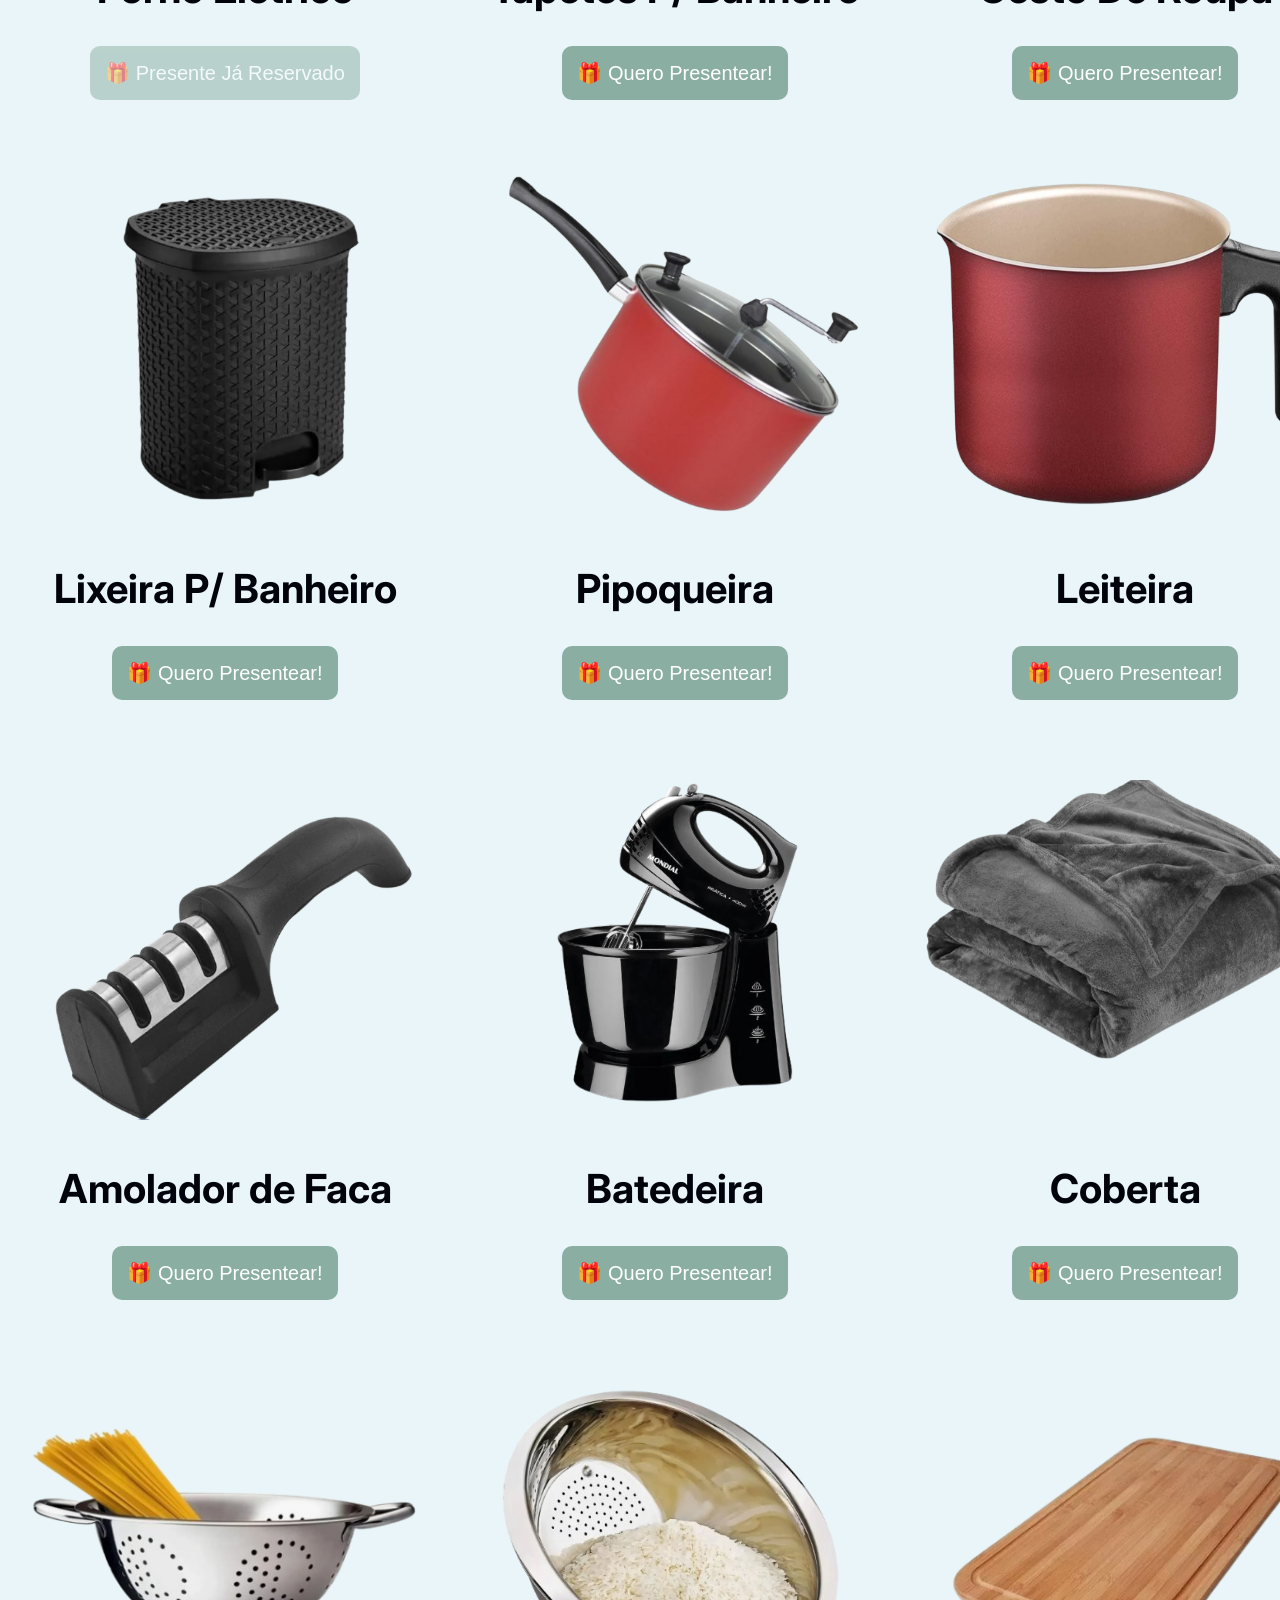
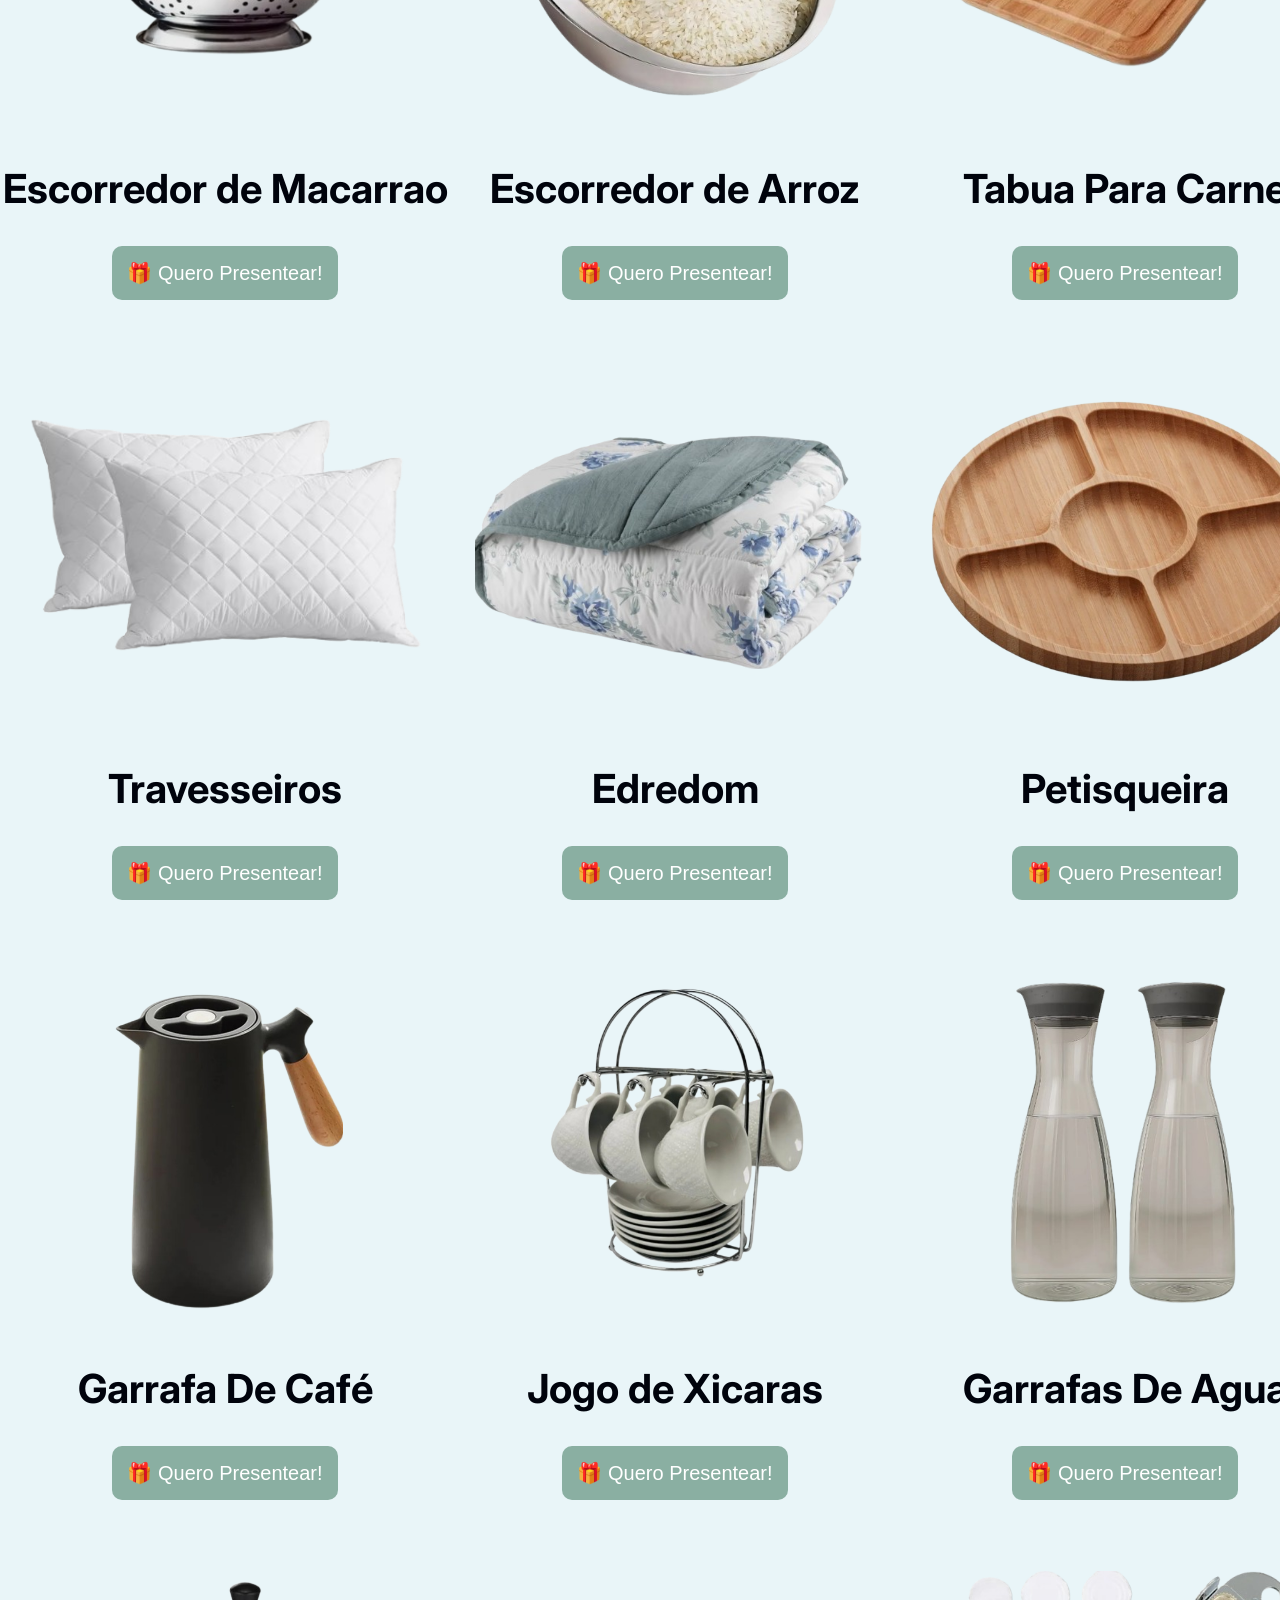
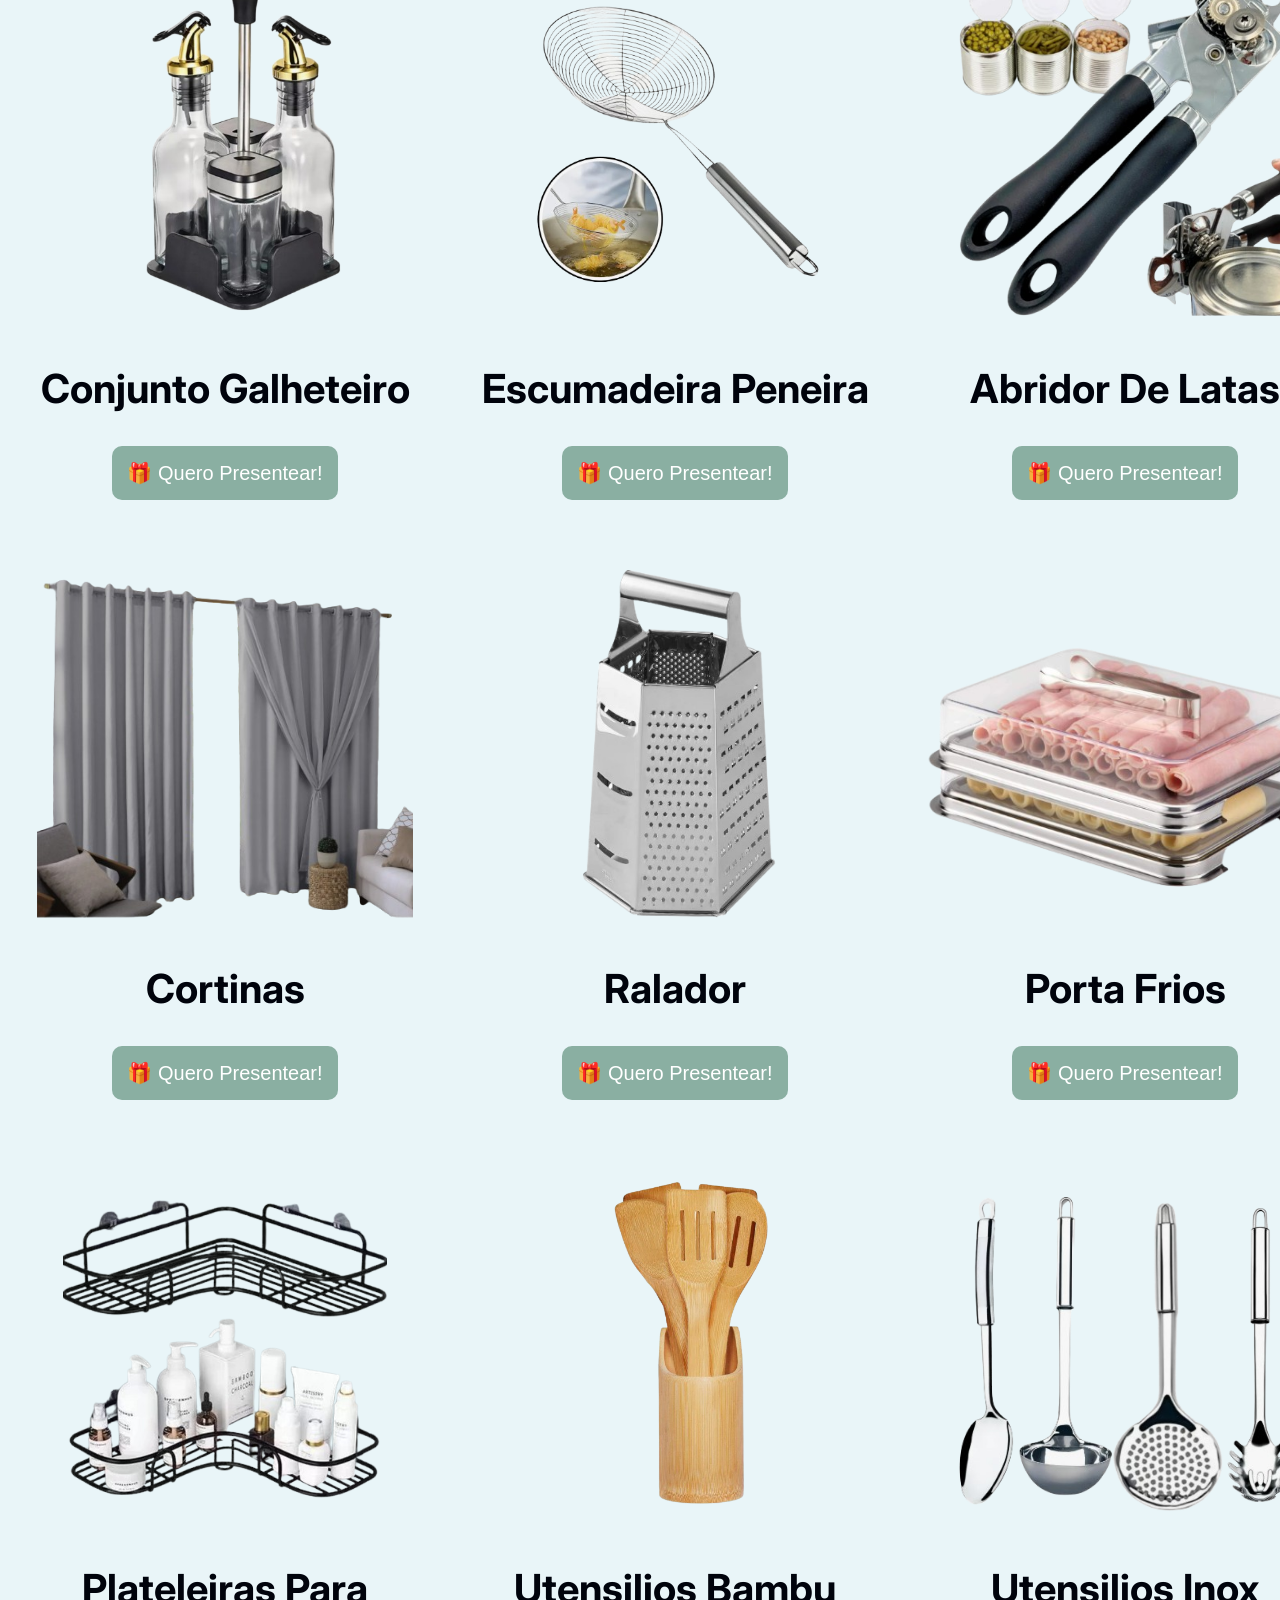
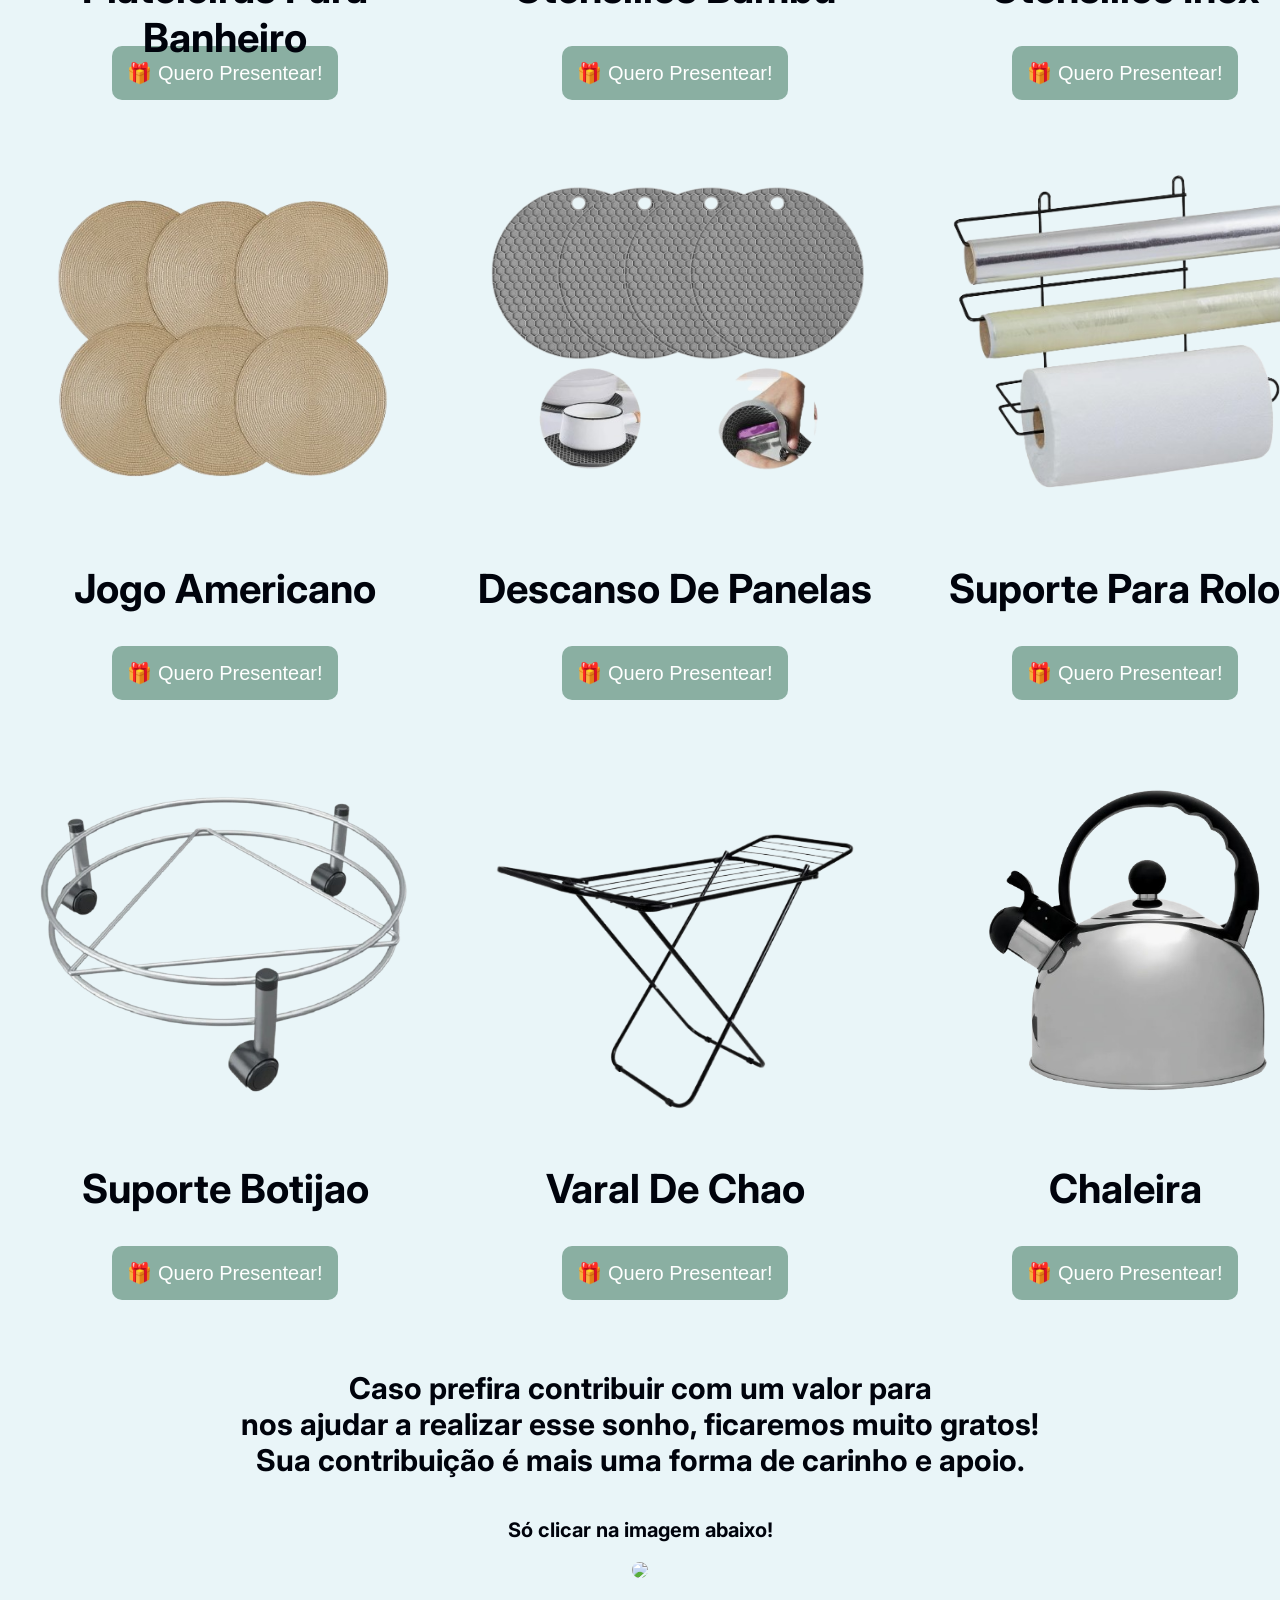
==== commit b49396c8: "Att final" ====
--- a/index.html
+++ b/index.html
@@ -56,9 +56,10 @@
                 <option value="Todos">Todos</option>
                 <option value="Cozinha">Cozinha</option>
                 <option value="Banheiro">Banheiro</option>
+                <option value="Banho">Banho</option>
                 <option value="Sala">Sala</option>
-                <option value="Banho">Banho</option>
                 <option value="Cama">Cama</option>
+                <option value="Cama">Lavanderia</option>
                 <option value="Eletrodomésticos">Eletrodomésticos</option>
                 <!-- Você pode adicionar outras opções aqui -->
             </select>
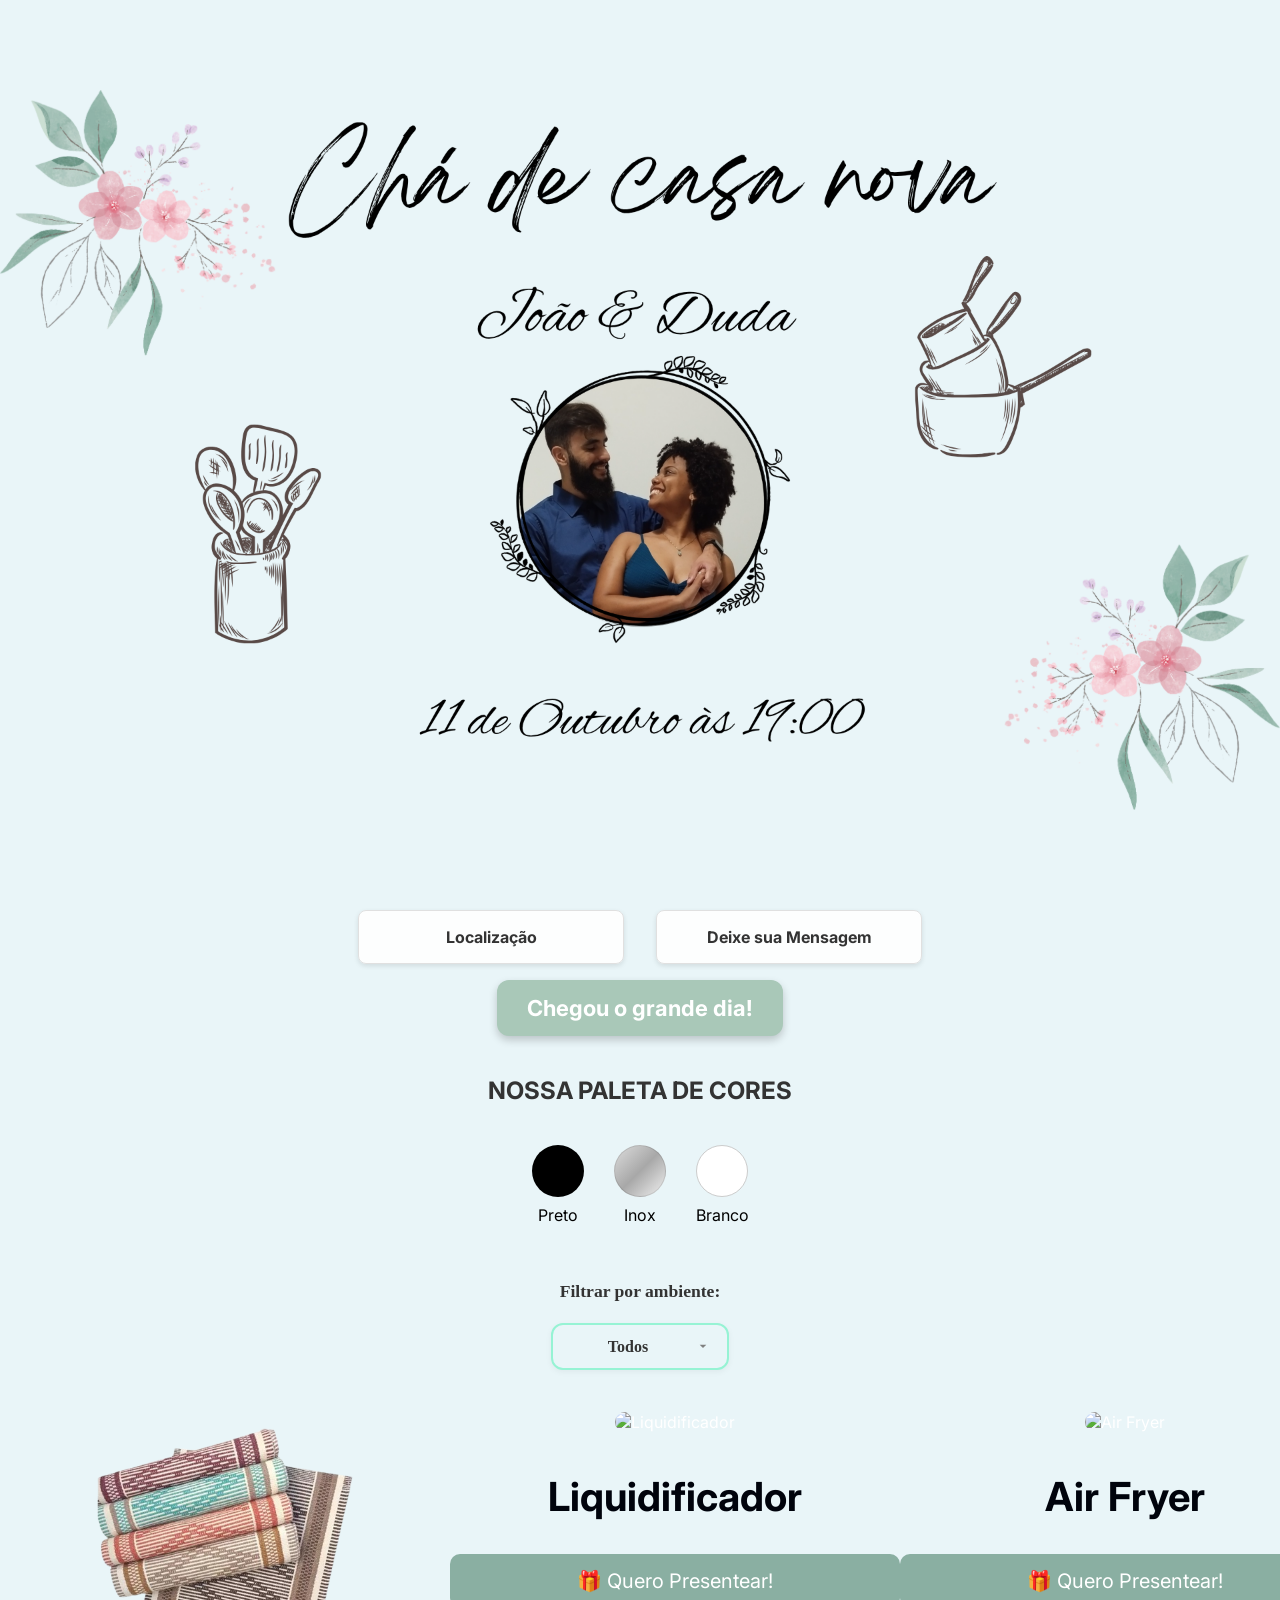
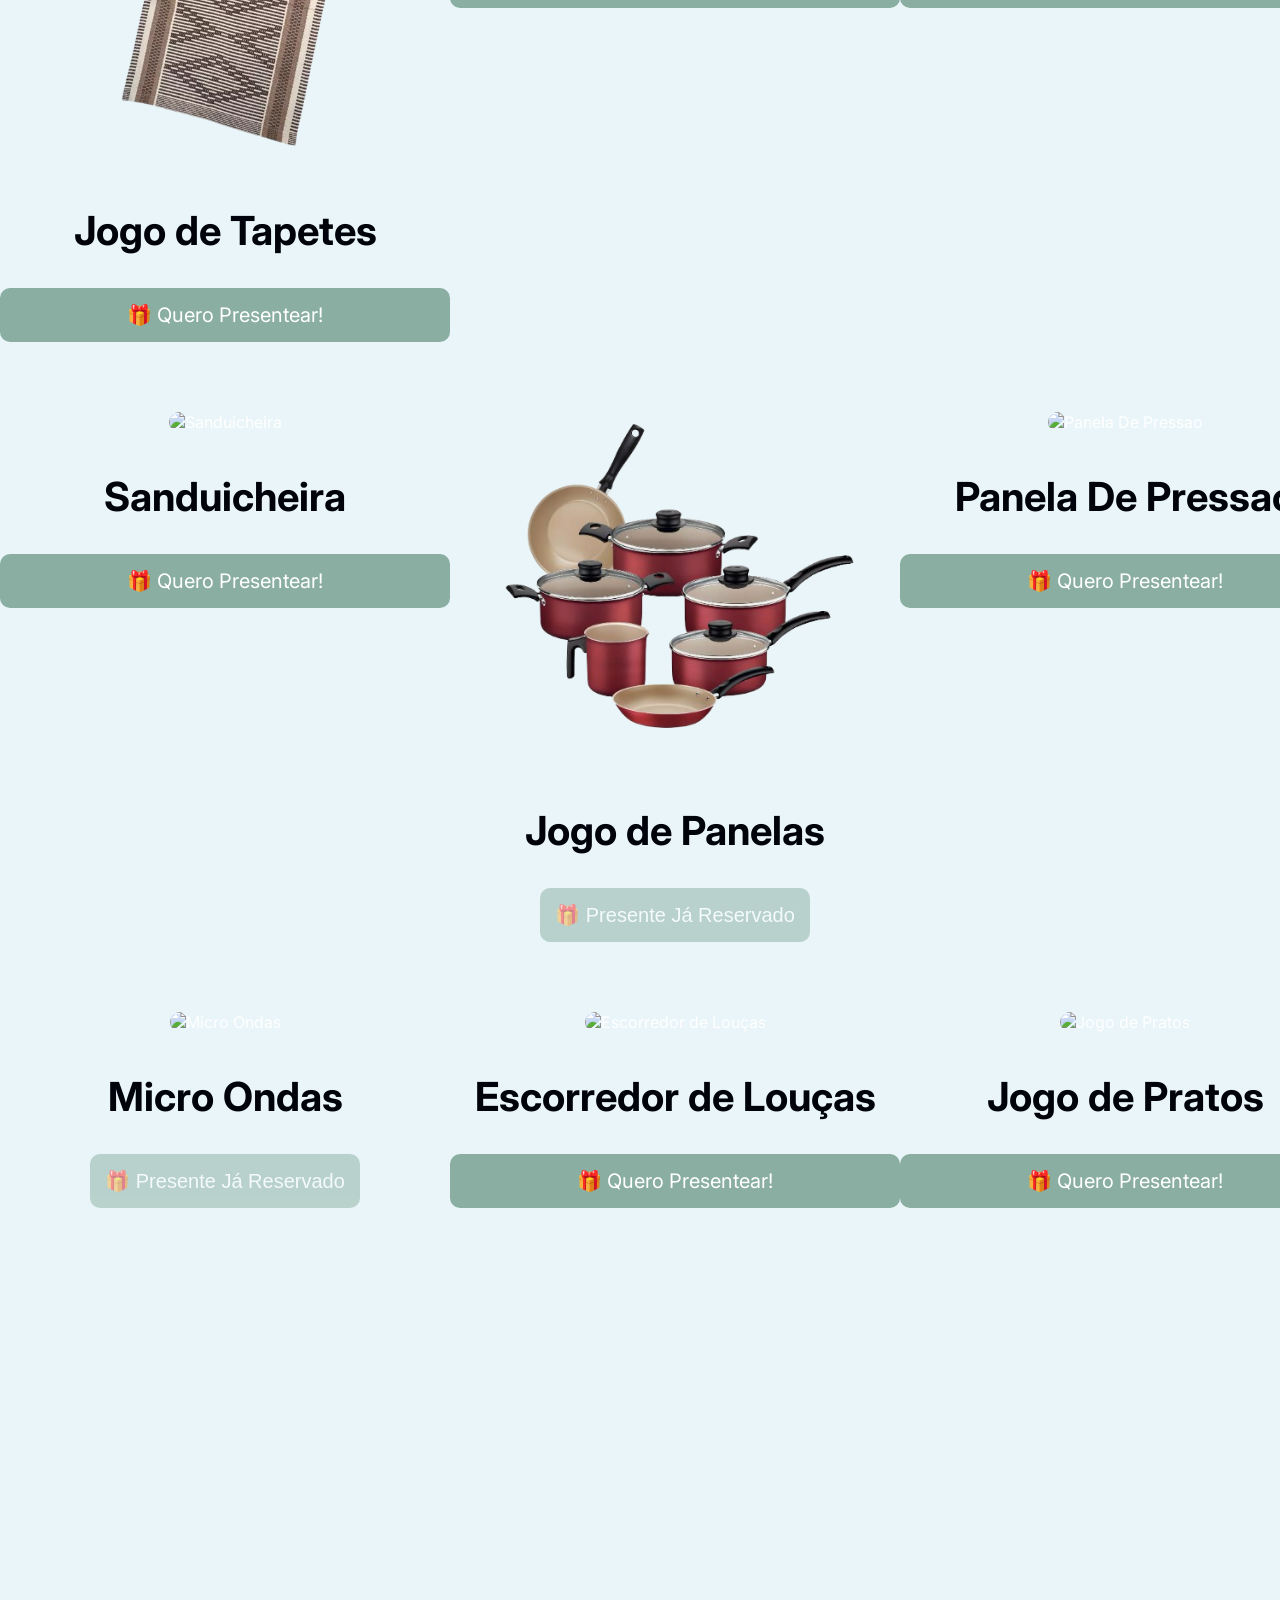
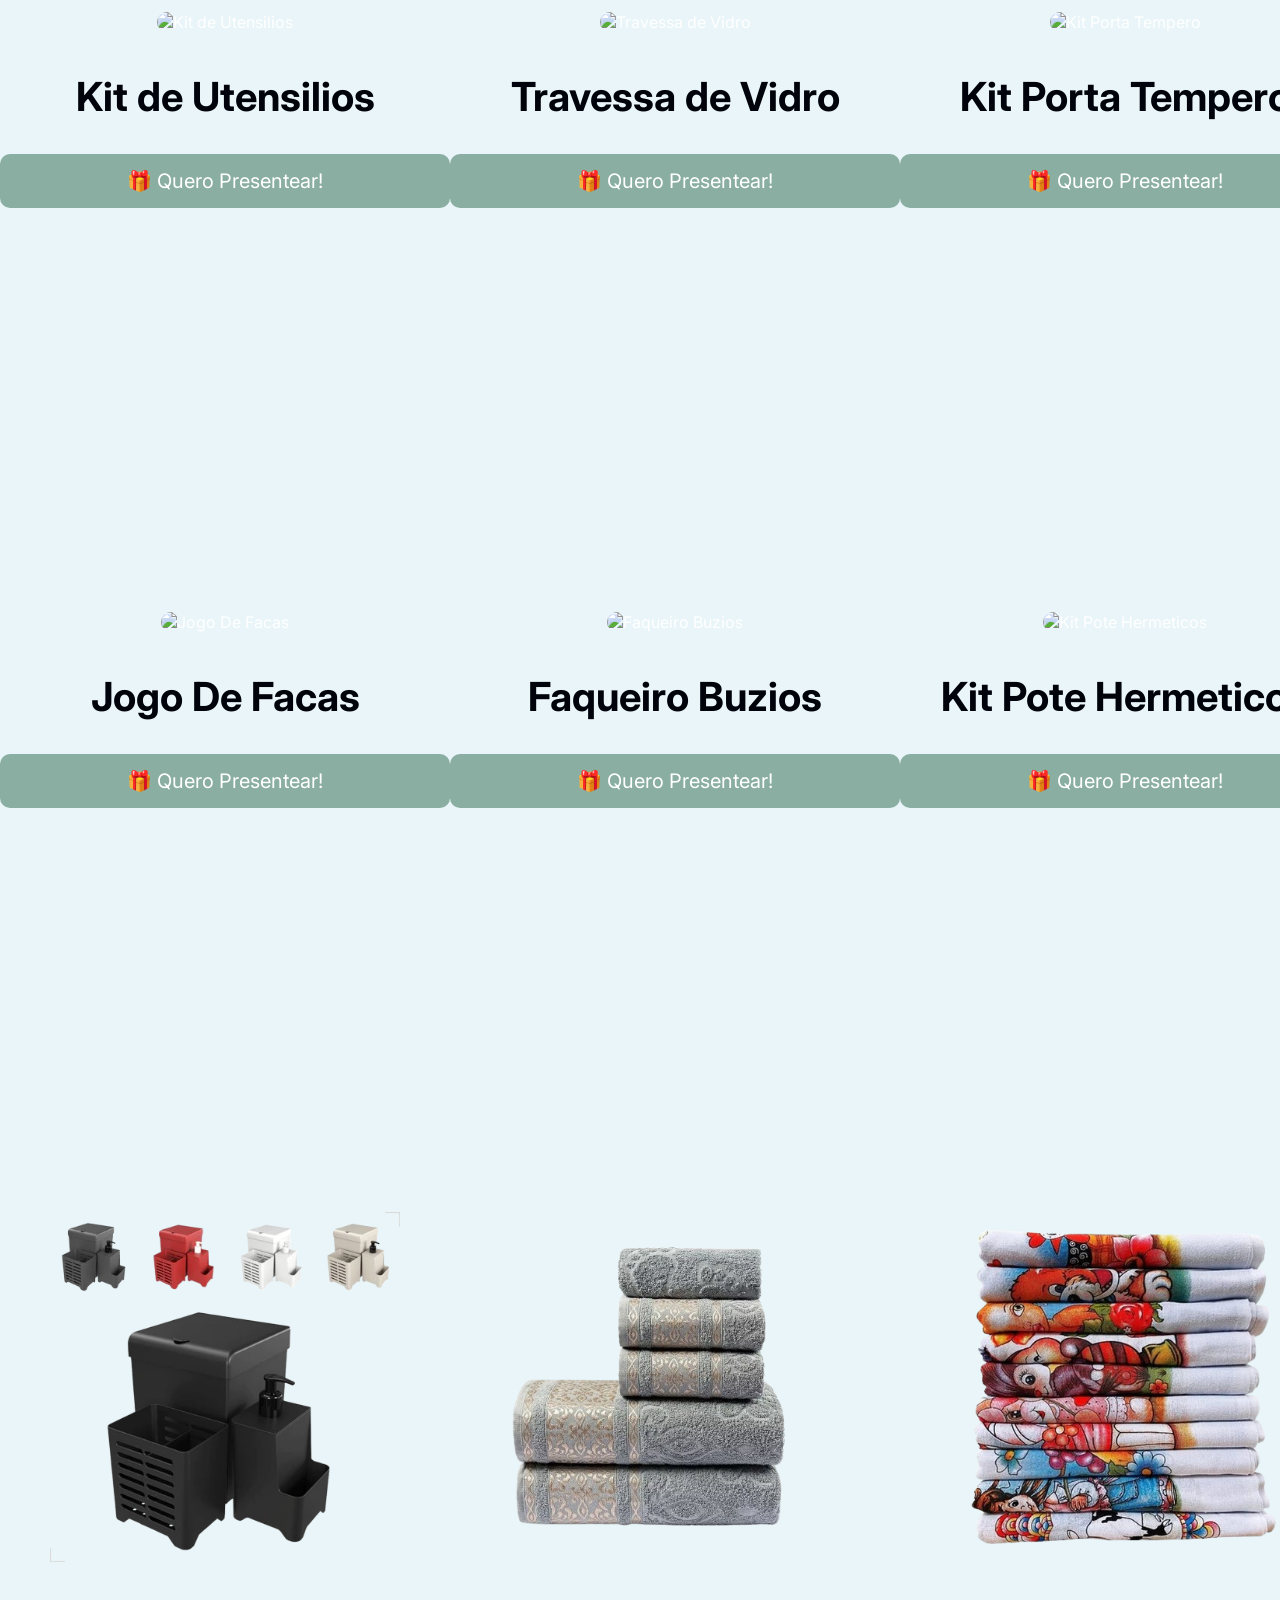
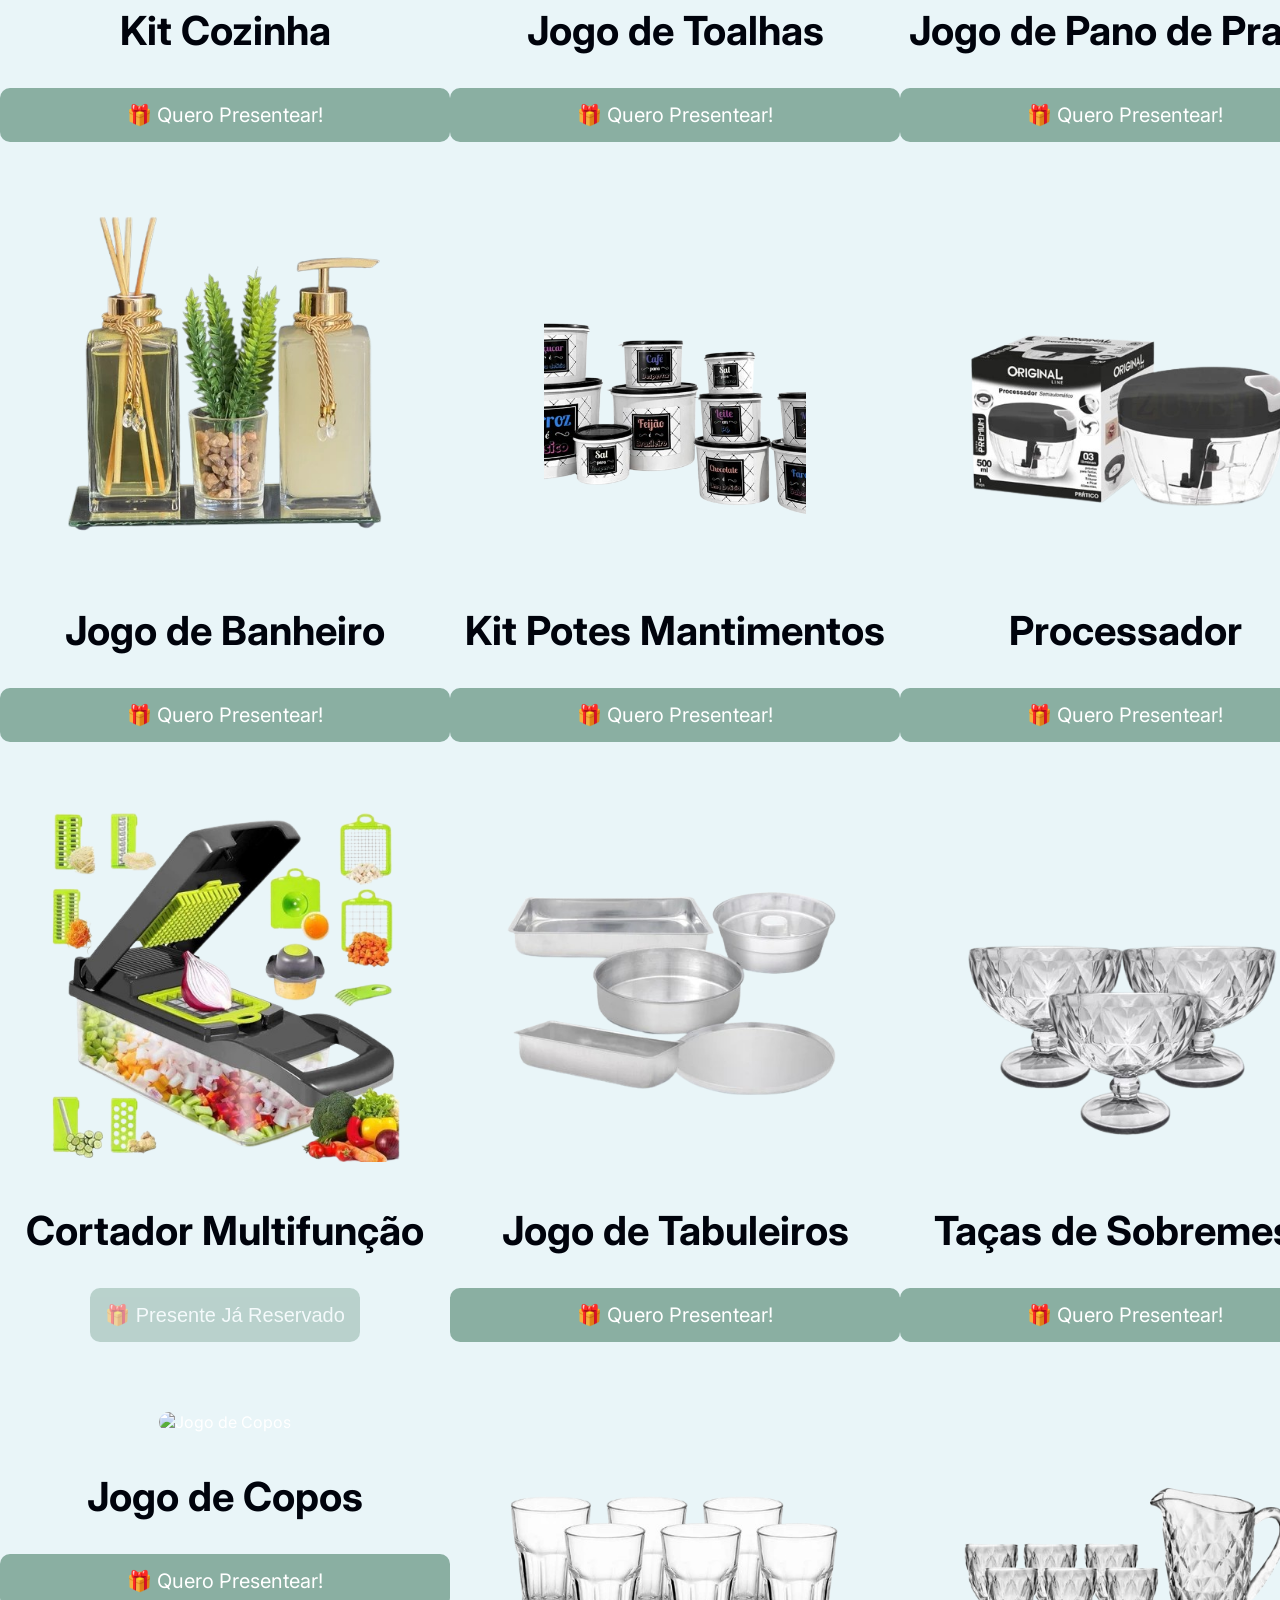
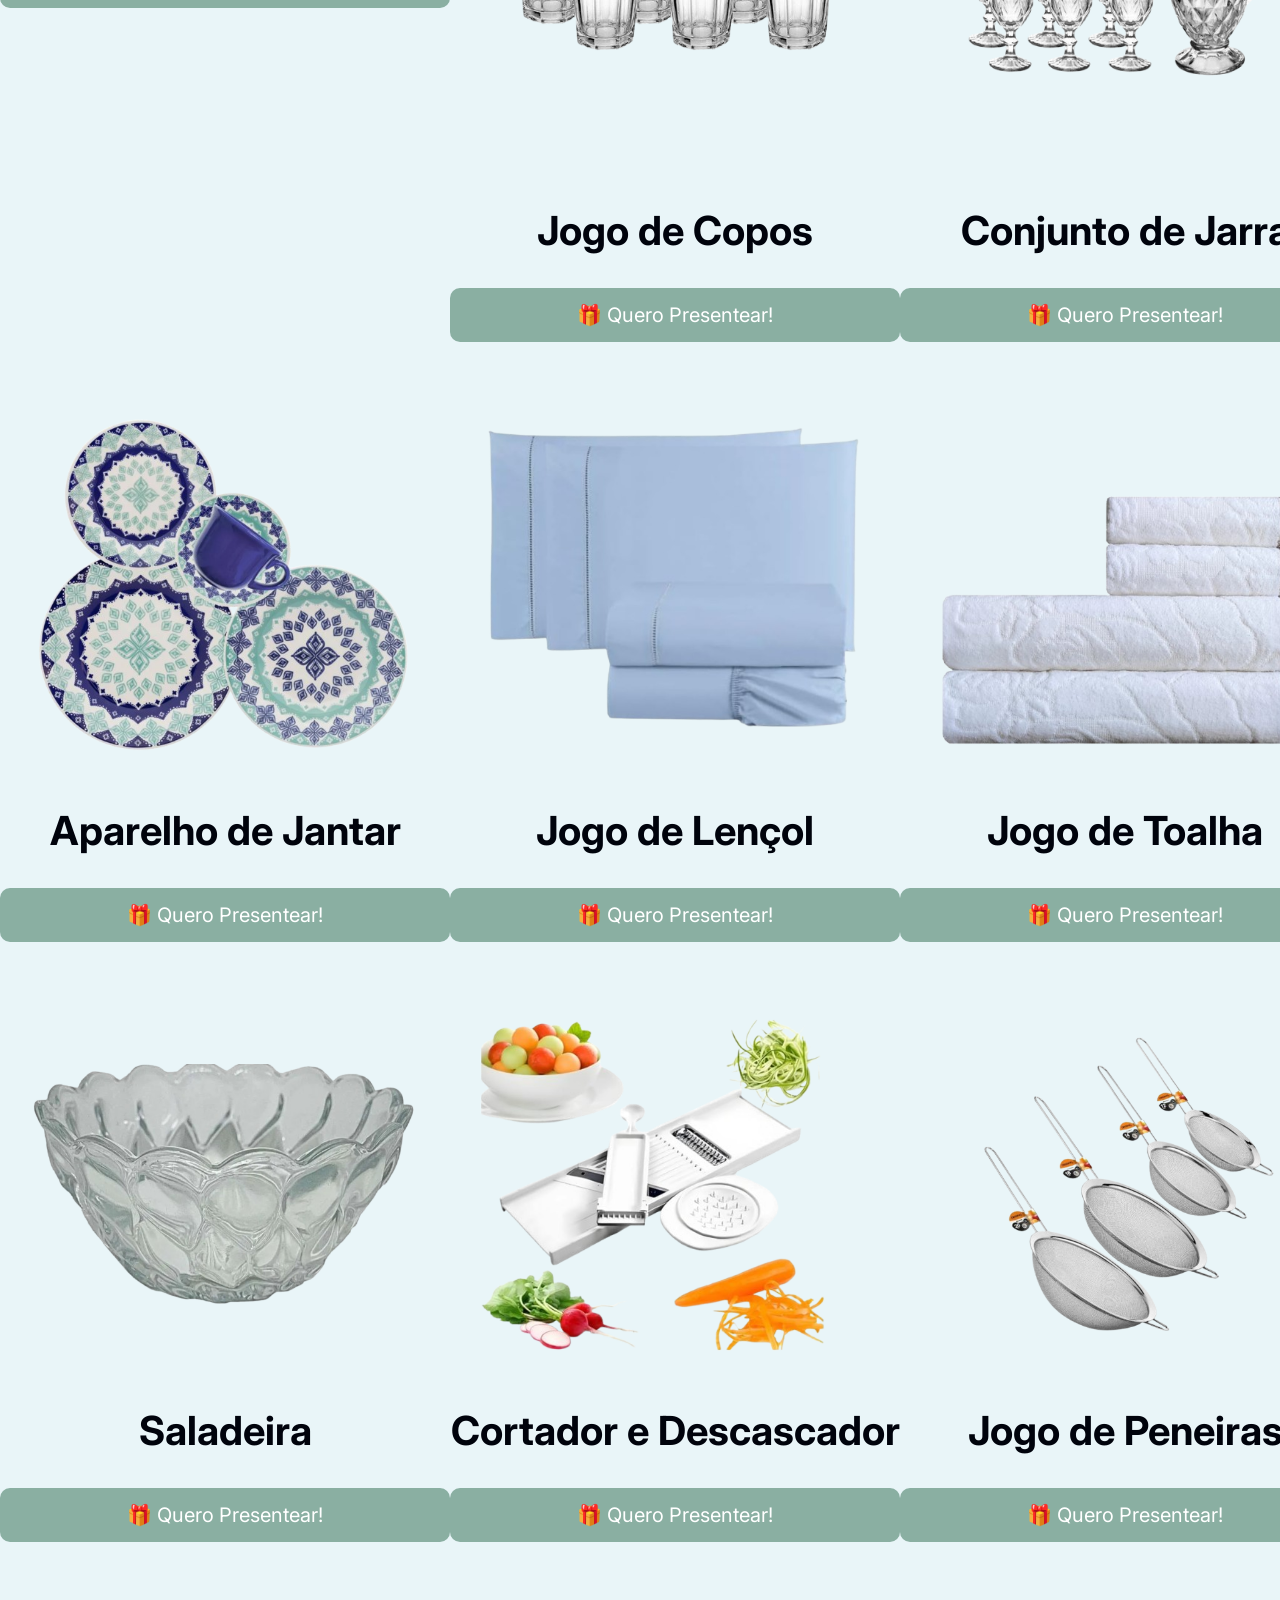
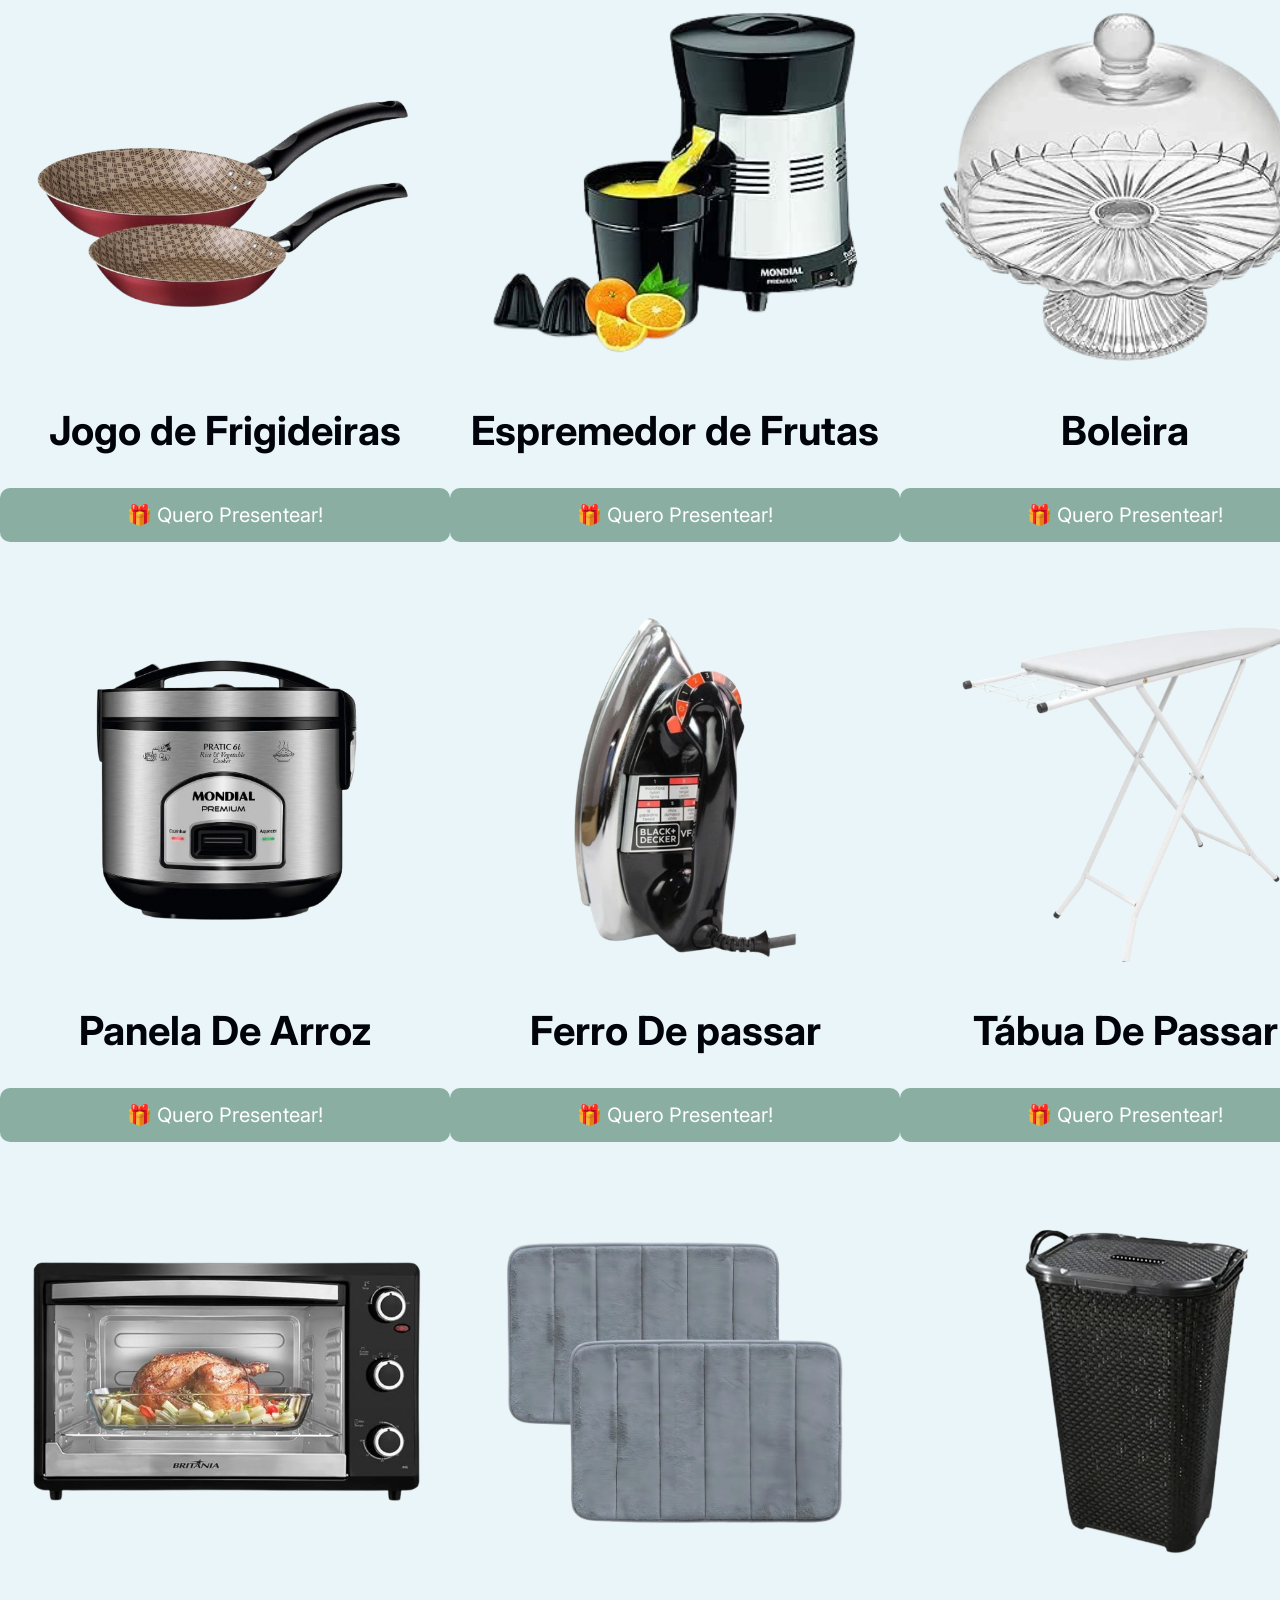
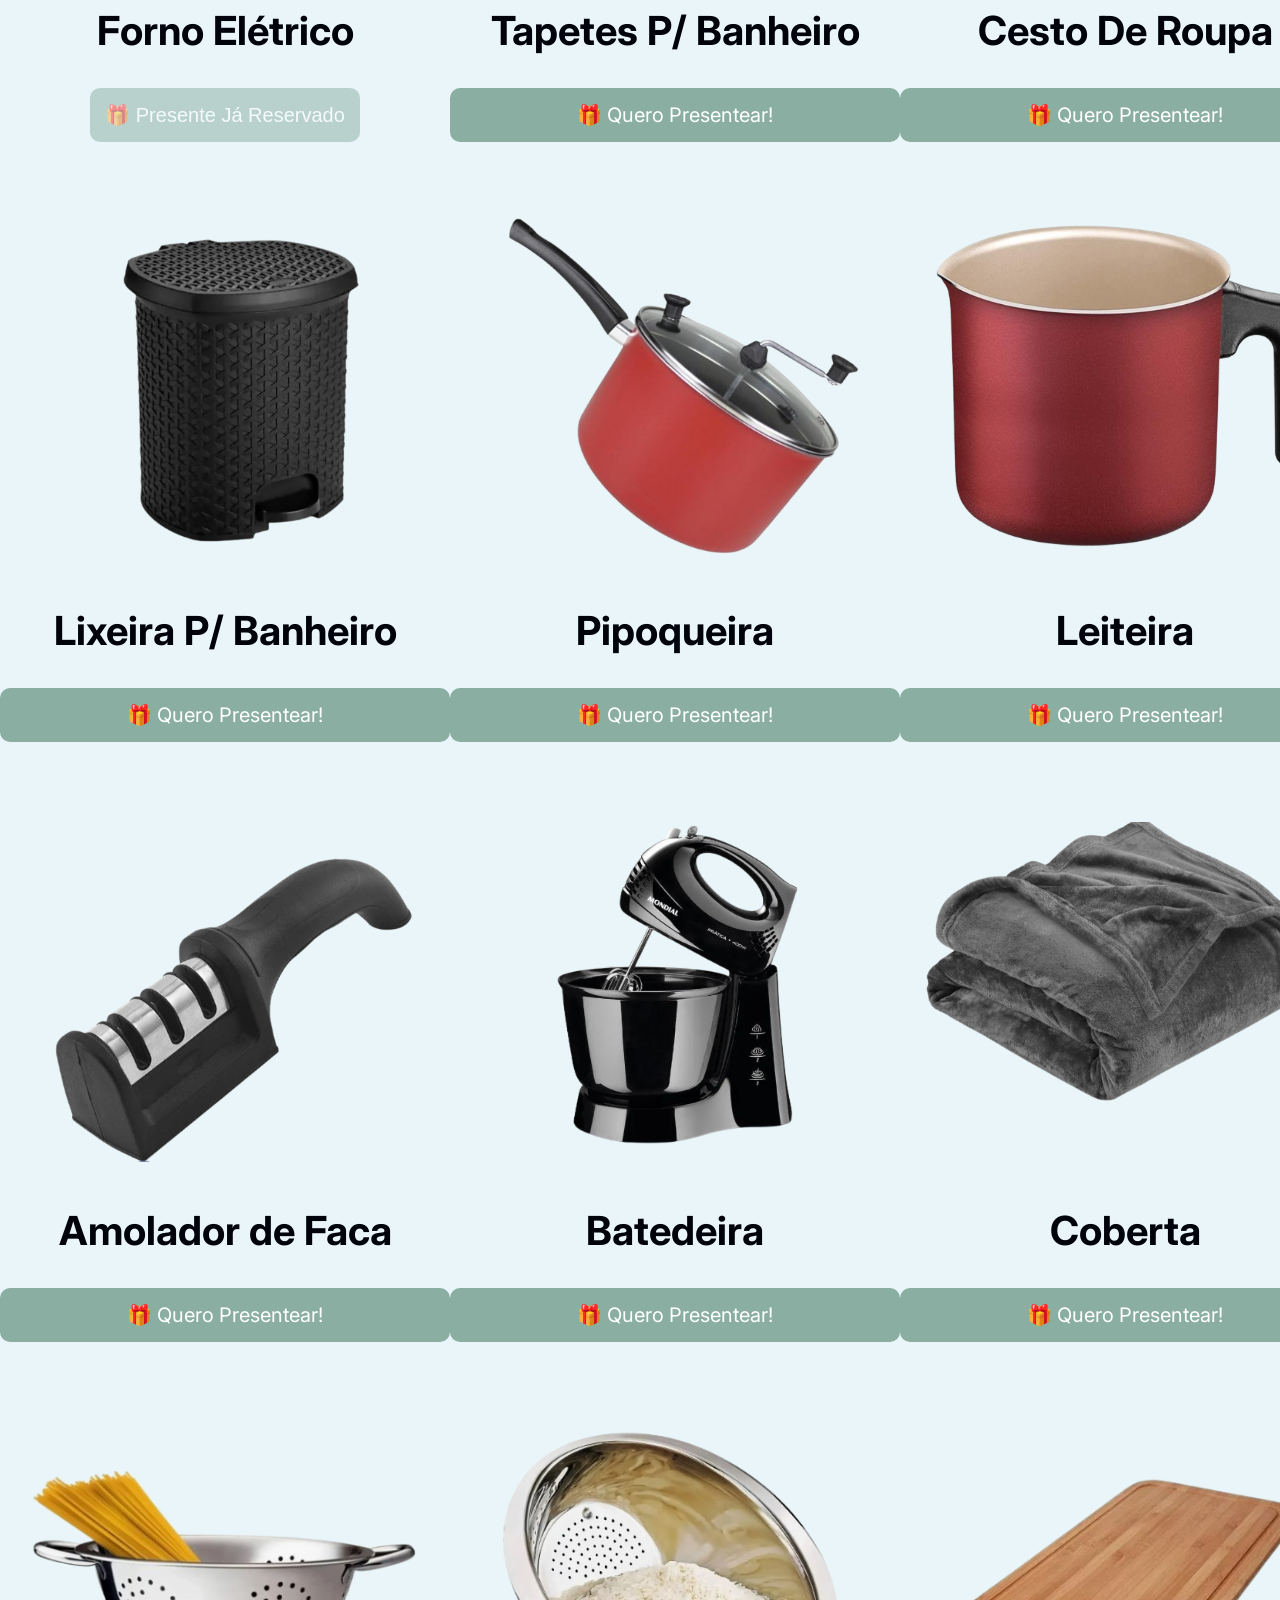
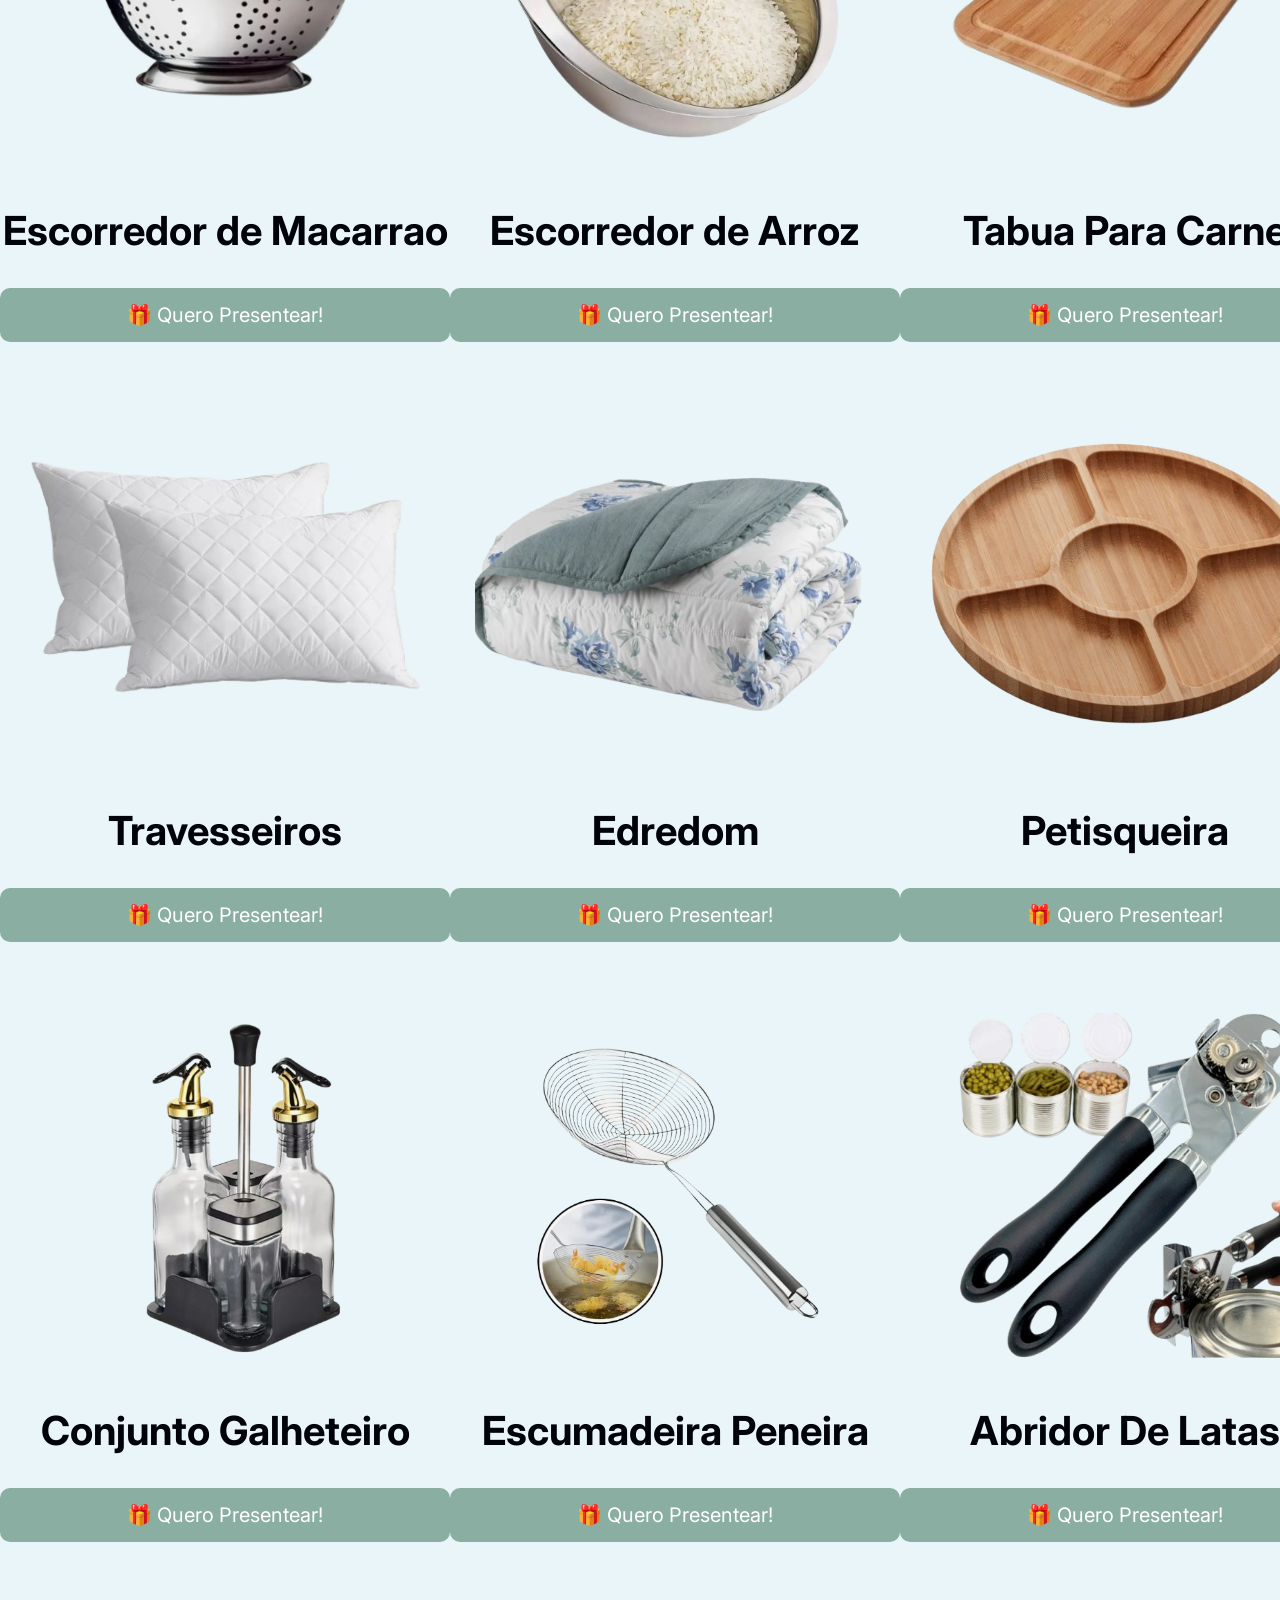
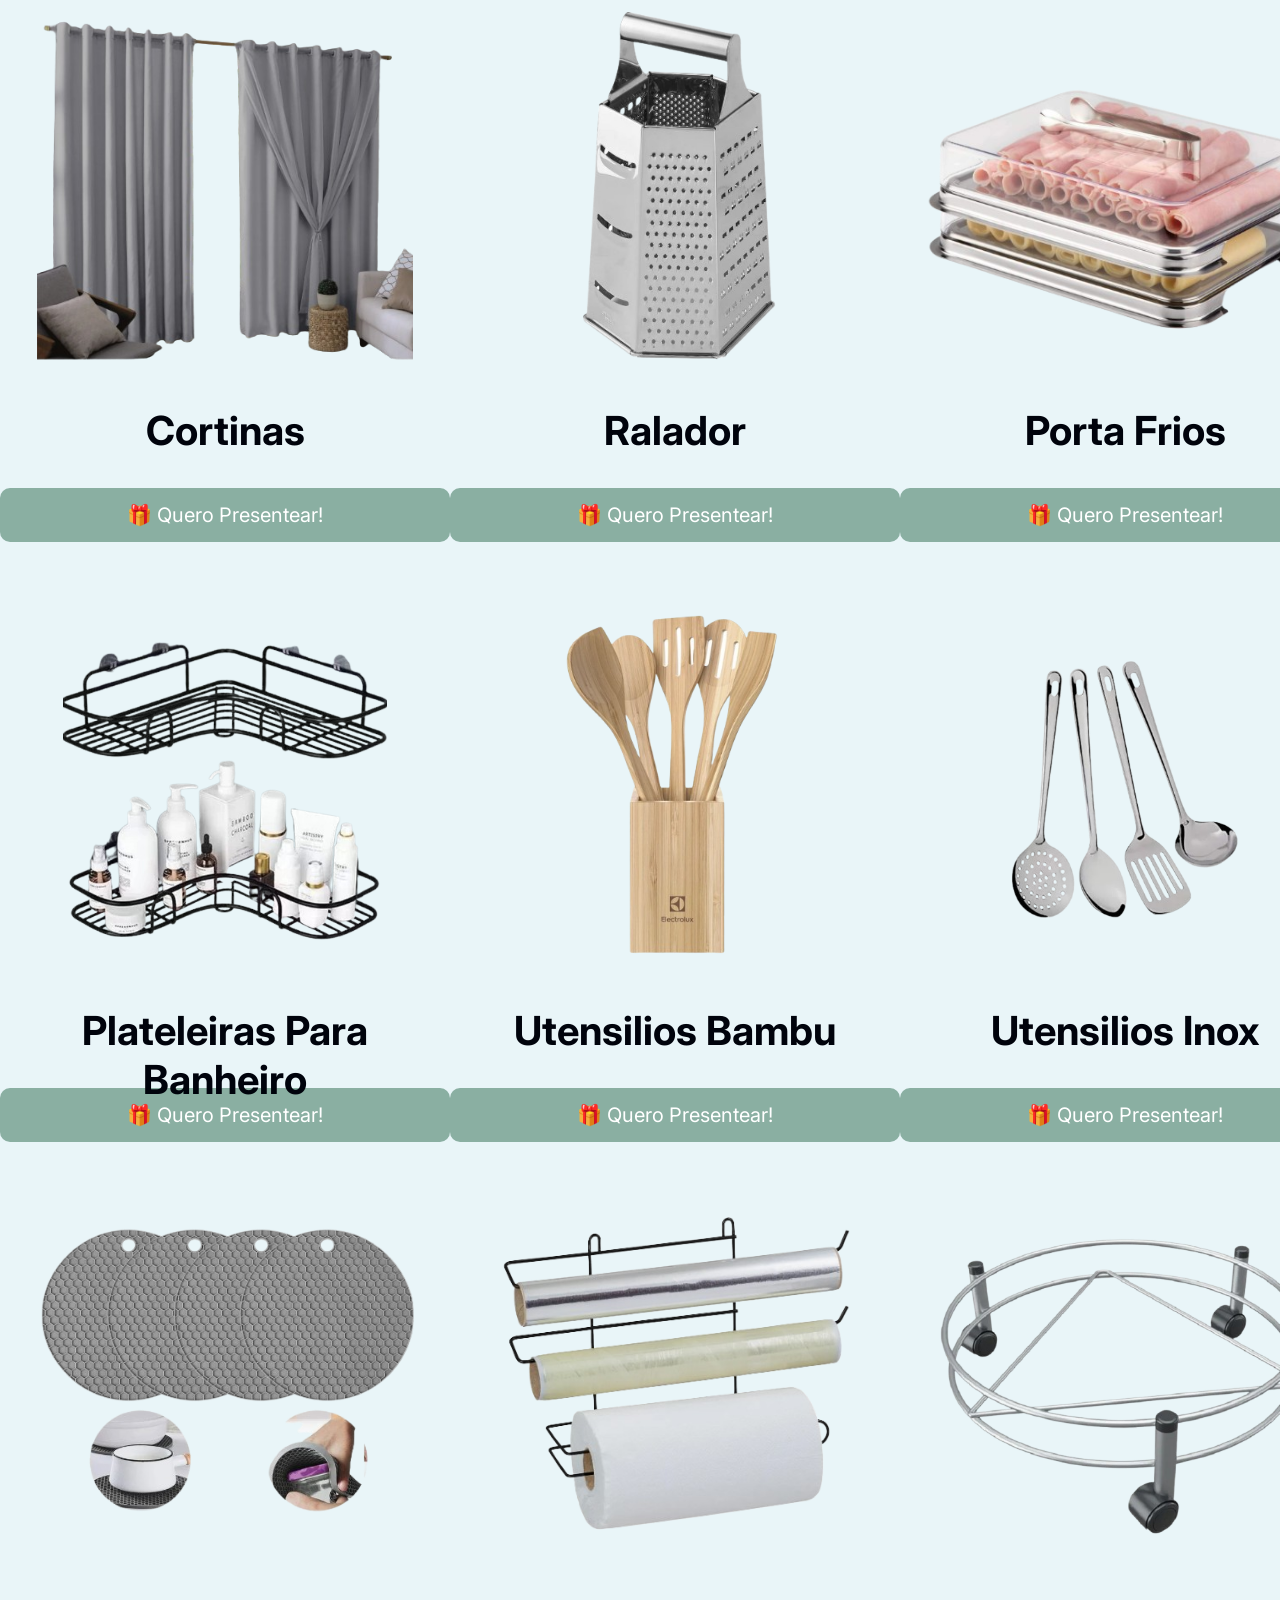
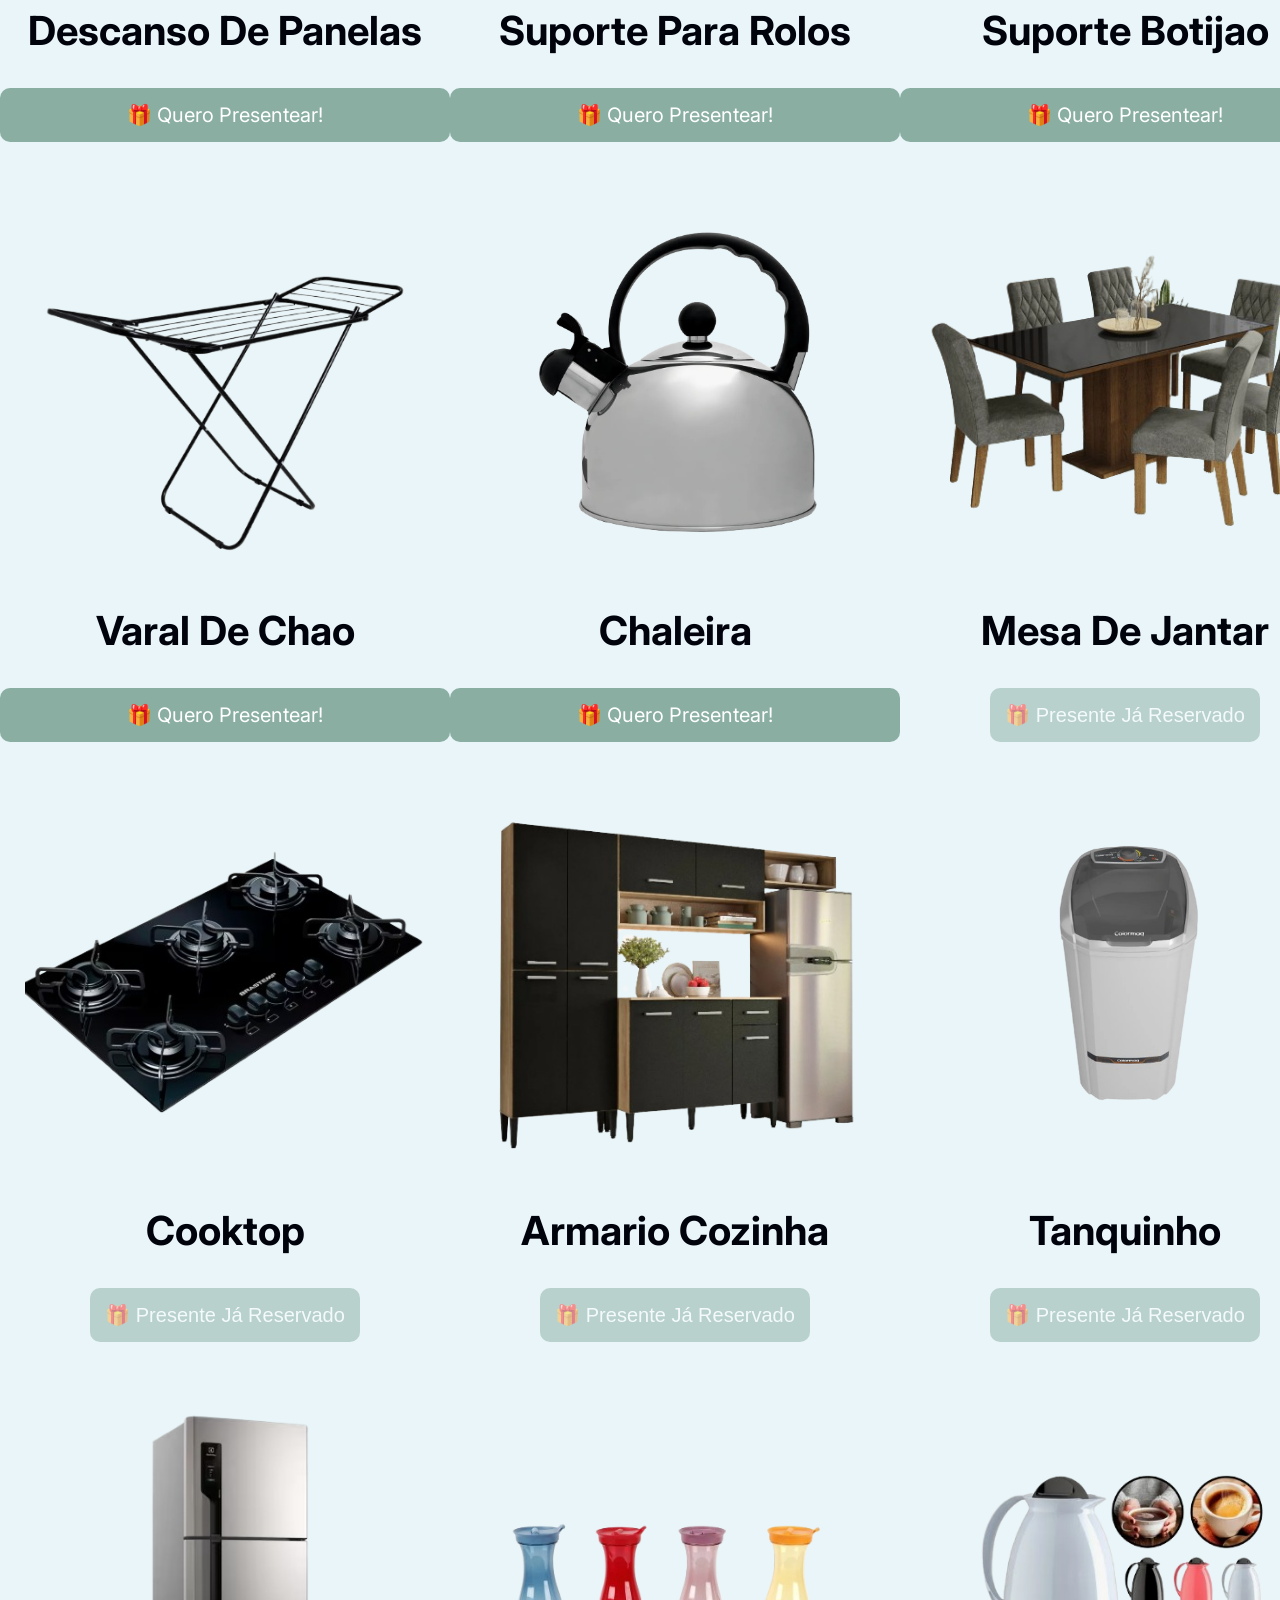
==== commit aea4bcd1: "Ajustes" ====
--- a/index.html
+++ b/index.html
@@ -51,7 +51,7 @@
         </div>
 
         <section class="filtro-container">
-            <label for="filtro" class="filtro-label">Filtrar por ambiente:</label>
+            <label for="filtro" class="filtro-label">Filtrar por ambiente:<br><br></label>
             <select id="filtro" class="filtro-select">
                 <option value="Todos">Todos</option>
                 <option value="Cozinha">Cozinha</option>
@@ -59,7 +59,7 @@
                 <option value="Banho">Banho</option>
                 <option value="Sala">Sala</option>
                 <option value="Cama">Cama</option>
-                <option value="Cama">Lavanderia</option>
+                <option value="Lavanderia">Lavanderia</option>
                 <option value="Eletrodomésticos">Eletrodomésticos</option>
                 <!-- Você pode adicionar outras opções aqui -->
             </select>
--- a/css/index.css
+++ b/css/index.css
@@ -775,8 +775,7 @@
 
 
 
-/* Estilos responsivos */
-
+/* Estilos responsivos - Versão Otimizada */
 
 @media (max-width: 1080px) {
     .container_principal {
@@ -788,250 +787,138 @@
     .container__botaoCadastro {
         padding: 1em;
         font-size: 15px;
-        font-weight: 400;
         width: 6em;
     }
 
-    .descricao__texto {
-        font-size: 24px;
-    }
-
     .container__secundario {
-        grid-template-columns: auto auto;
-    }
-
-    .container__botao {
-        margin-top: 1em;
+        grid-template-columns: repeat(auto-fit, minmax(300px, 1fr));
+        gap: 30px;
+        padding: 0 20px;
+    }
+
+    .tamanho__grid {
+        width: 100%;
+        height: auto;
+        padding: 20px;
+        box-sizing: border-box;
+    }
+
+    .secundario__imagem {
+        width: 100%;
+        height: 220px;
+        object-fit: contain;
     }
 }
 
 @media (max-width: 821px) {
     .container_principal {
-        margin-top: 0;
         height: 60vh;
+    }
+
+    .container__secundario {
+        grid-template-columns: repeat(auto-fit, minmax(280px, 1fr));
+    }
+
+    .secundario__imagem {
+        height: 200px;
+    }
+}
+
+@media (max-width: 600px) {
+    .container_principal {
+        height: 30vh;
+        margin: 2em 0 0;
+    }
+
+    .container__secundario {
+        grid-template-columns: 1fr;
+        max-width: 400px;
+        margin: 0 auto;
+    }
+
+    .tamanho__grid {
+        width: 100%;
+        height: auto;
+        padding: 15px;
+    }
+
+    .secundario__imagem {
+        height: 180px;
+        width: 100%;
+        max-width: 300px;
+        margin: 0 auto;
     }
 
     .container__botaoLogin,
     .container__botaoCadastro {
-        top: 8em;
-        padding: 1em;
-        font-size: 15px;
-        font-weight: 400;
-        width: 6em;
-    }
-
-    .descricao__texto {
-        font-size: 24px;
-    }
-
-    .container__secundario {
-        grid-template-columns: auto auto;
-    }
-
-    .container__botao {
-        margin-top: 1em;
-    }
-}
-
-@media (max-width: 600px) {
-    .container_principal {
-        background-position: top;
-        margin: 2em 0 0em;
-        height: 30vh;
-    }
-
-    .tamanho__grid {
-        width: 300px;
-        height: 500px;
-    }
-
-    .container__botaoLogin,
-    .container__botaoCadastro {
-        width: 30%;
+        width: 40%;
         top: 53%;
-        left: 50%;
-        transform: translate(-50%);
         font-size: 12px;
     }
 
     .contador {
         position: relative;
         top: 1em;
-        width: 70%;
-        margin: 0 auto;
-        left: 0;
-        transform: none;
-        font-size: 20px;
-    }
-
-    .descricao__texto {
-        font-size: 24px;
-    }
-
-    .secundario__imagem.imagem {
-        width: 60vw;
-    }
-
-    .container__secundario {
-        grid-template-columns: 1fr;
-    }
-
-    .container__botao {
-        margin-top: 1em;
+        width: 90%;
+        font-size: 18px;
     }
 
     .imagem_pix {
-        width: 300px;
-    }
-
-    .imagem {
-        height: unset;
-    }
-
-    .dispositivos__titulo {
-        font-size: 22px;
-    }
-
-    .links {
-        font-size: 15px;
-        border-radius: 3px;
-        border-bottom: 1px solid black;
-    }
-
-    .container_links {
-        display: grid;
-
+        width: 280px;
+    }
+        .dispositivos__titulo {
+        font-size: 18px;
+        margin-top: 1.5em;
     }
 }
 
 @media (max-width: 480px) {
     .container_principal {
-        background-position: top;
-        margin: 1em 0 0em;
         height: 26vh;
     }
 
-    .tamanho__grid {
-        width: 300px;
-        height: 450px;
-    }
-
-    .container__botaoLogin,
-    .container__botaoCadastro {
-        width: 30%;
-        top: 53%;
-        left: 50%;
-        transform: translate(-50%);
-        font-size: 12px;
-    }
-
-    .contador {
-        position: relative;
-        top: 1em;
-        width: 70%;
-        margin: 0 auto;
-        left: 0;
-        transform: none;
+    .container__secundario {
+        padding: 0 15px;
+    }
+
+    .secundario__imagem {
+        height: 160px;
+    }
+
+    .descricao__texto {
         font-size: 20px;
     }
 
-    .descricao__texto {
-        font-size: 24px;
-    }
-
-    .secundario__imagem.imagem {
-        width: 60vw;
-    }
-
-    .container__secundario {
-        grid-template-columns: 1fr;
-    }
-
-    .container__botao {
-        margin-top: 1em;
-    }
-
-    .imagem_pix {
-        width: 300px;
-    }
-
-    .imagem {
-        height: unset;
-    }
-
-    .dispositivos__titulo {
-        font-size: 22px;
-    }
-
     .links {
-        font-size: 15px;
-        border-radius: 3px;
-        border-bottom: 1px solid black;
-    }
-
-    .container_links {
-        display: grid;
-        margin-bottom: 2em;
-    }
-}
-
+        font-size: 14px;
+        padding: 0.8em 1.5em;
+    }
+        .dispositivos__titulo {
+        font-size: 18px;
+        margin-top: 1.5em;
+    }
+}
 
 @media (max-width: 380px) {
     .container_principal {
-        background-position: top;
-        margin: 2em 0 0em;
         height: 32vh;
     }
 
-    .tamanho__grid {
-        width: 300px;
-        height: 450px;
+    .secundario__imagem {
+        height: 150px;
     }
 
     .contador {
-        position: relative;
-        top: 1em;
-        left: 0;
-        margin: auto;
+        font-size: 16px;
+        padding: 12px 20px;
+    }
+
+    .imagem_pix {
+        width: 260px;
+    }
+
+    .dispositivos__titulo {
         font-size: 18px;
-        transform: none;
-    }
-
-    .descricao__texto {
-        font-size: 24px;
-    }
-
-    .secundario__imagem.imagem {
-        width: 60vw;
-    }
-
-    .container__secundario {
-        grid-template-columns: 1fr;
-    }
-
-    .container__botao {
-        margin-top: 1em;
-    }
-
-    .imagem_pix {
-        width: 300px;
-    }
-
-    .imagem {
-        height: unset;
-    }
-
-    .dispositivos__titulo {
-        font-size: 22px;
-    }
-
-    .links {
-        font-size: 15px;
-        border-radius: 3px;
-        border-bottom: 1px solid black;
-    }
-
-    .container_links {
-        display: grid;
+        margin-top: 1.5em;
     }
 }
